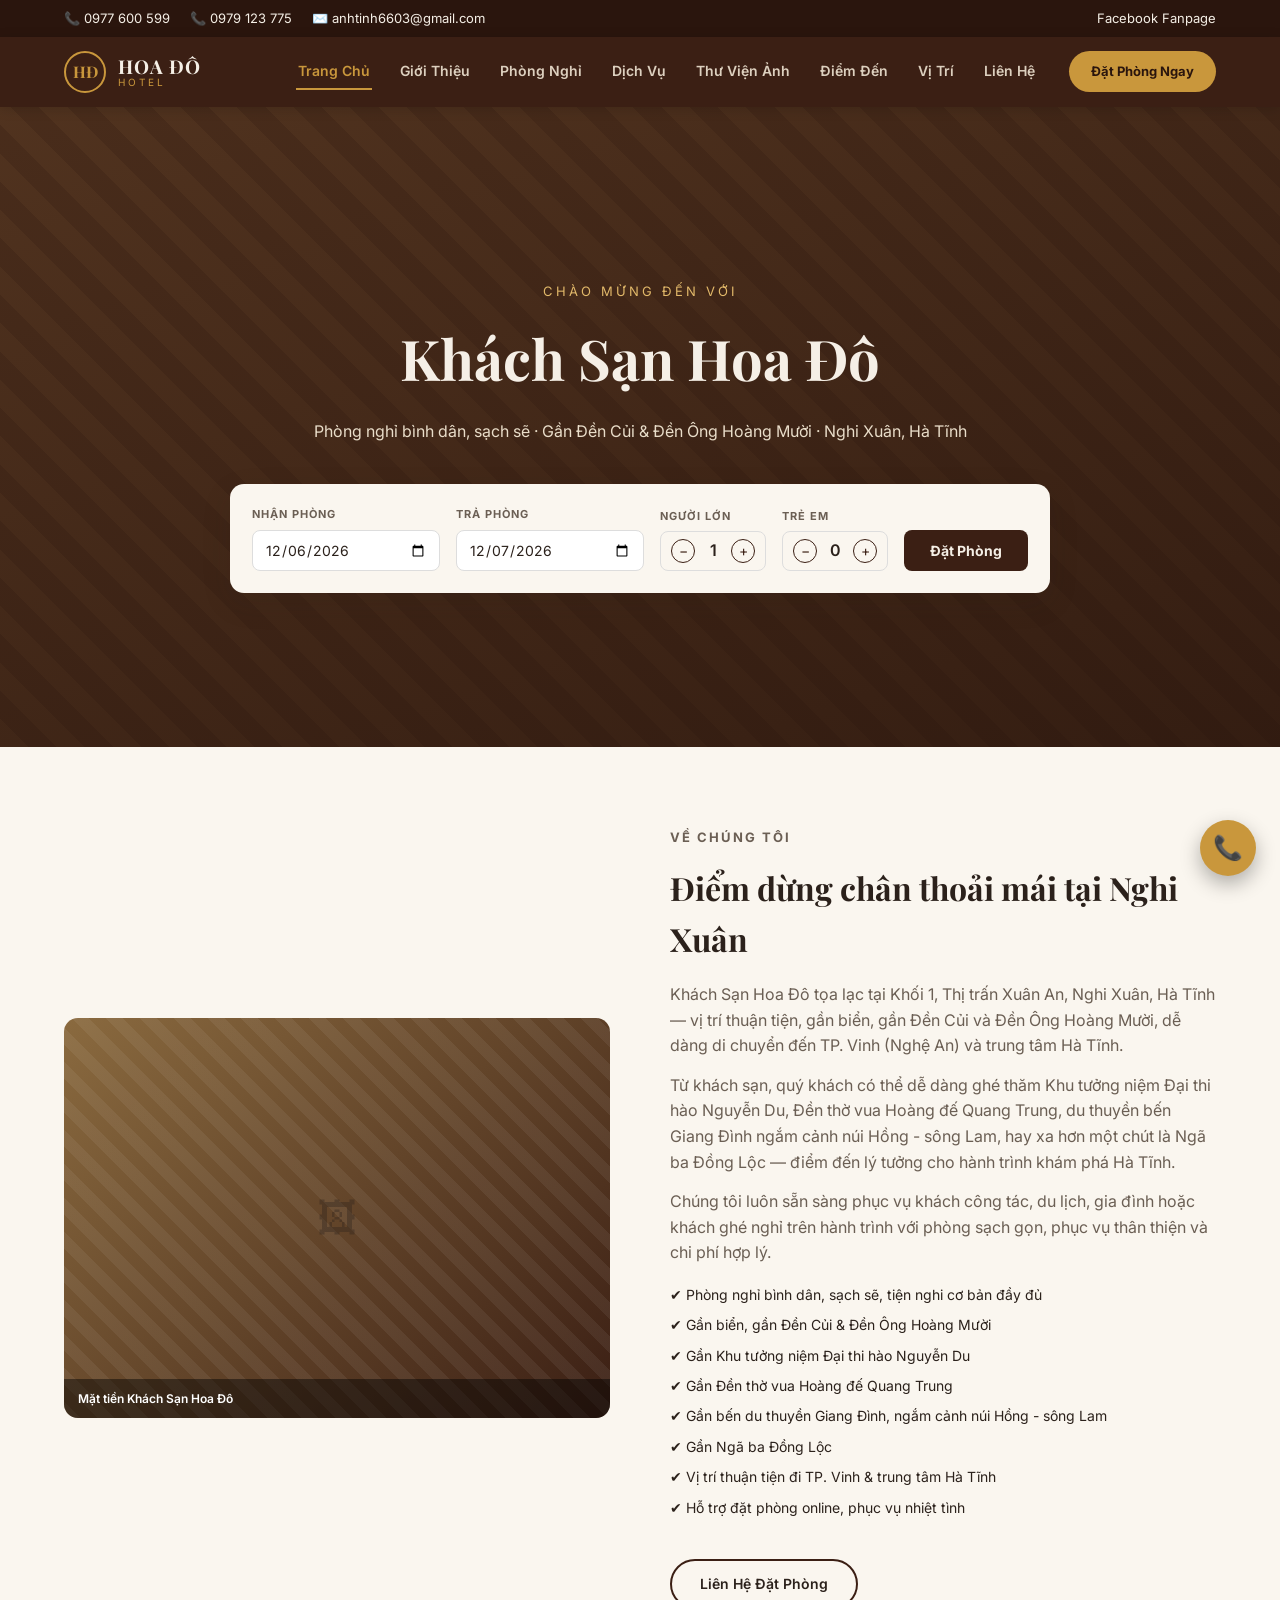
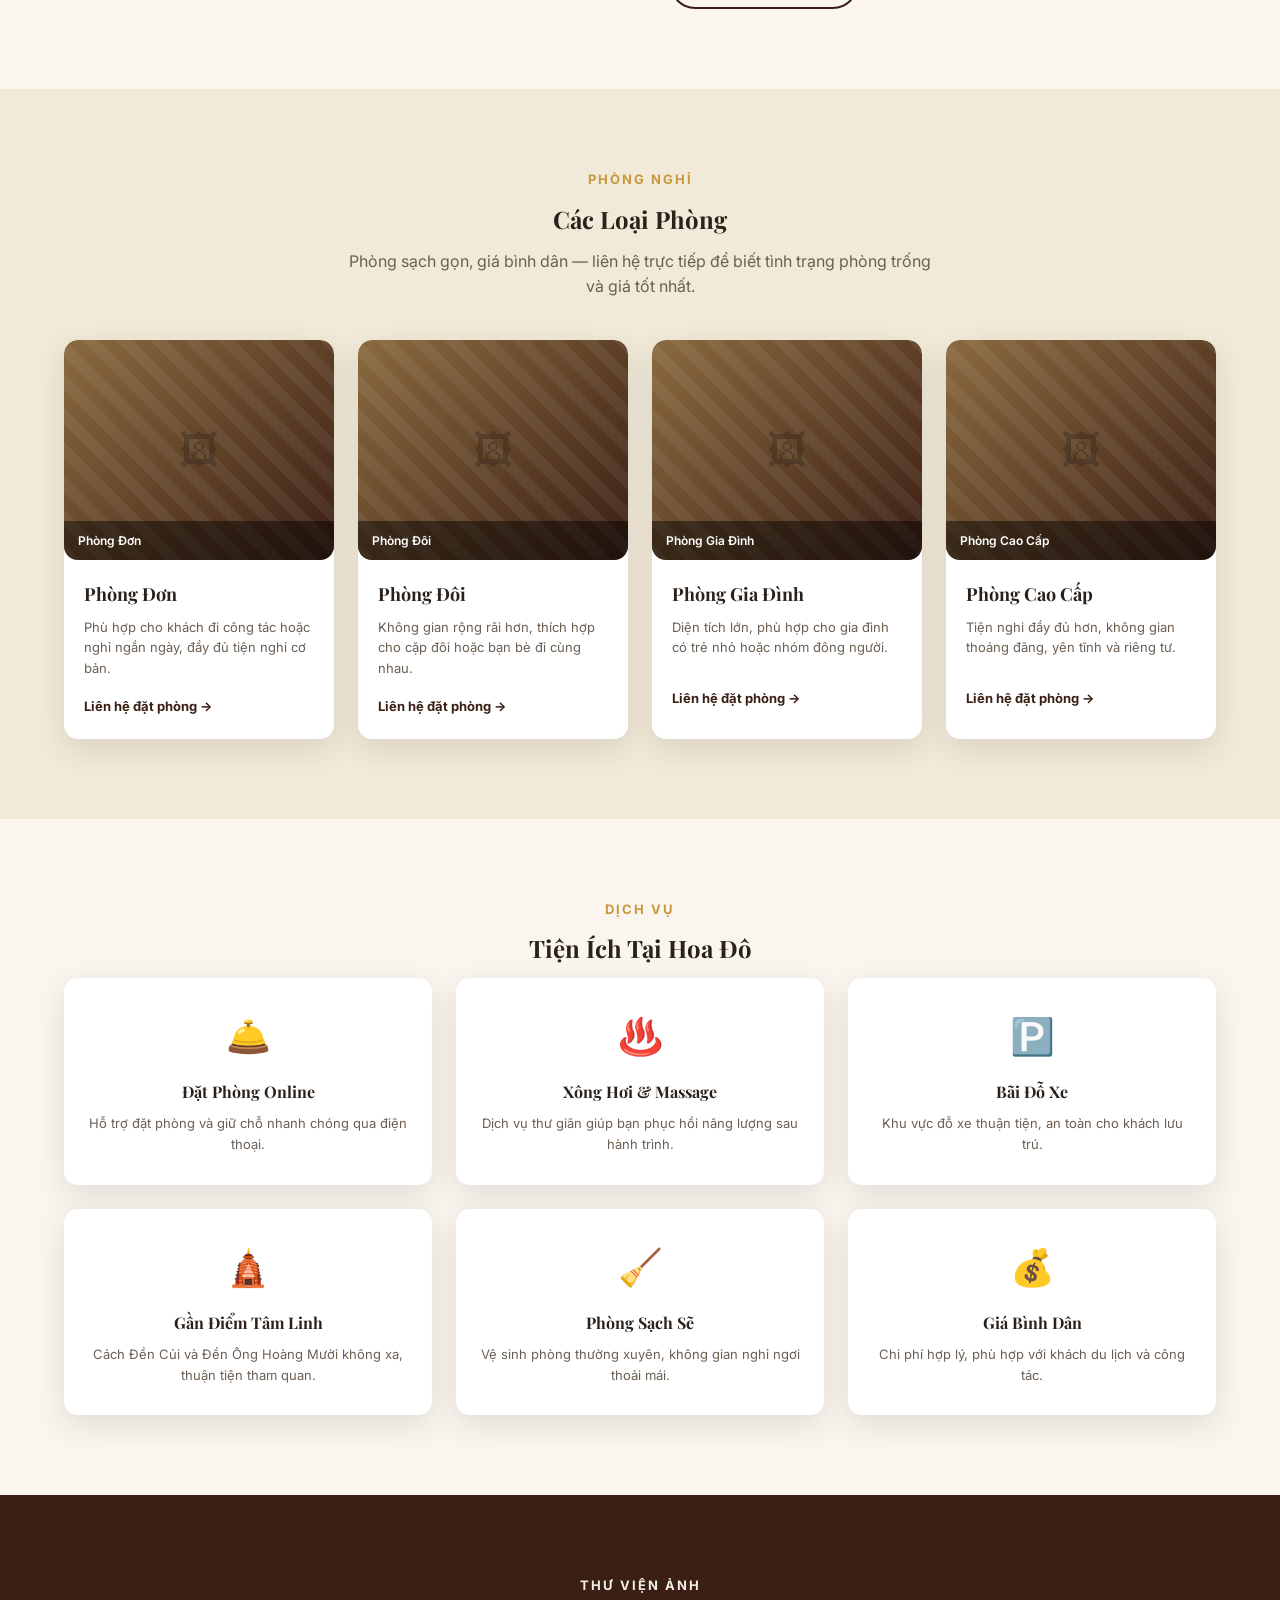
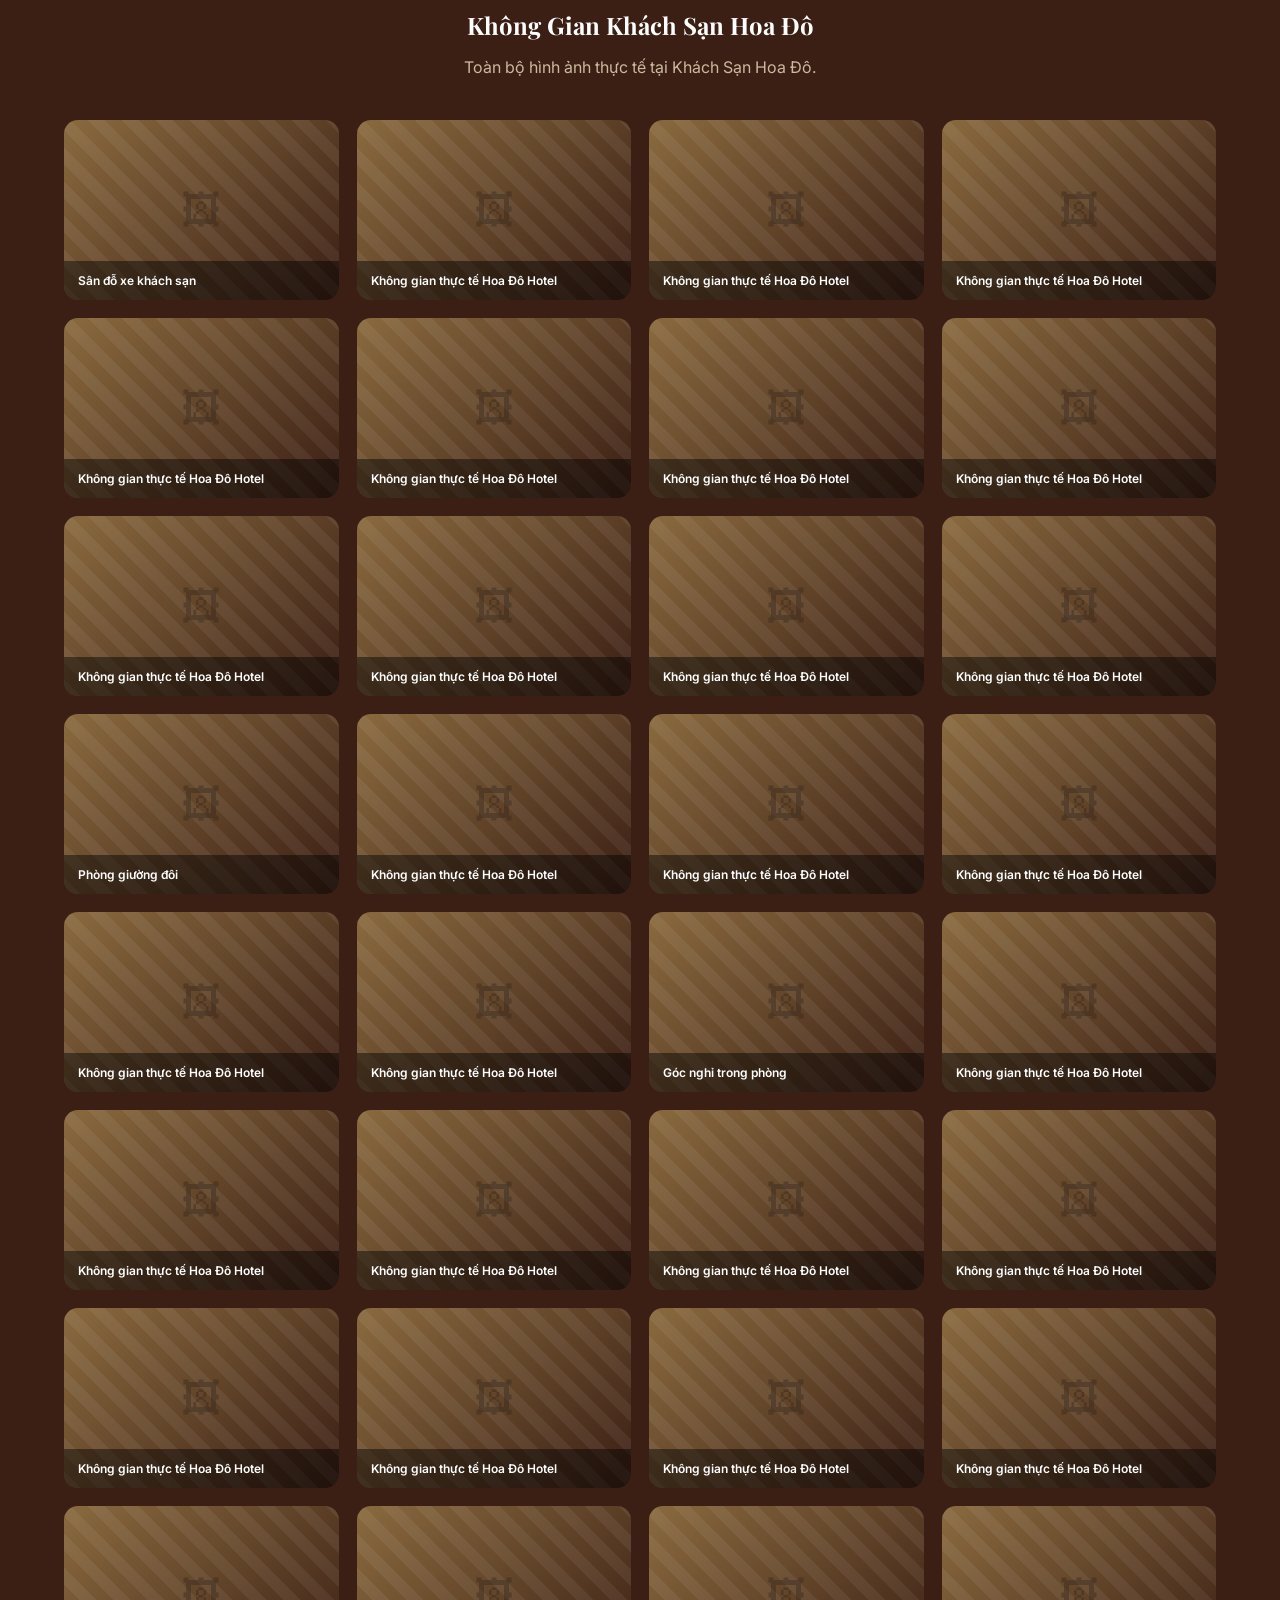
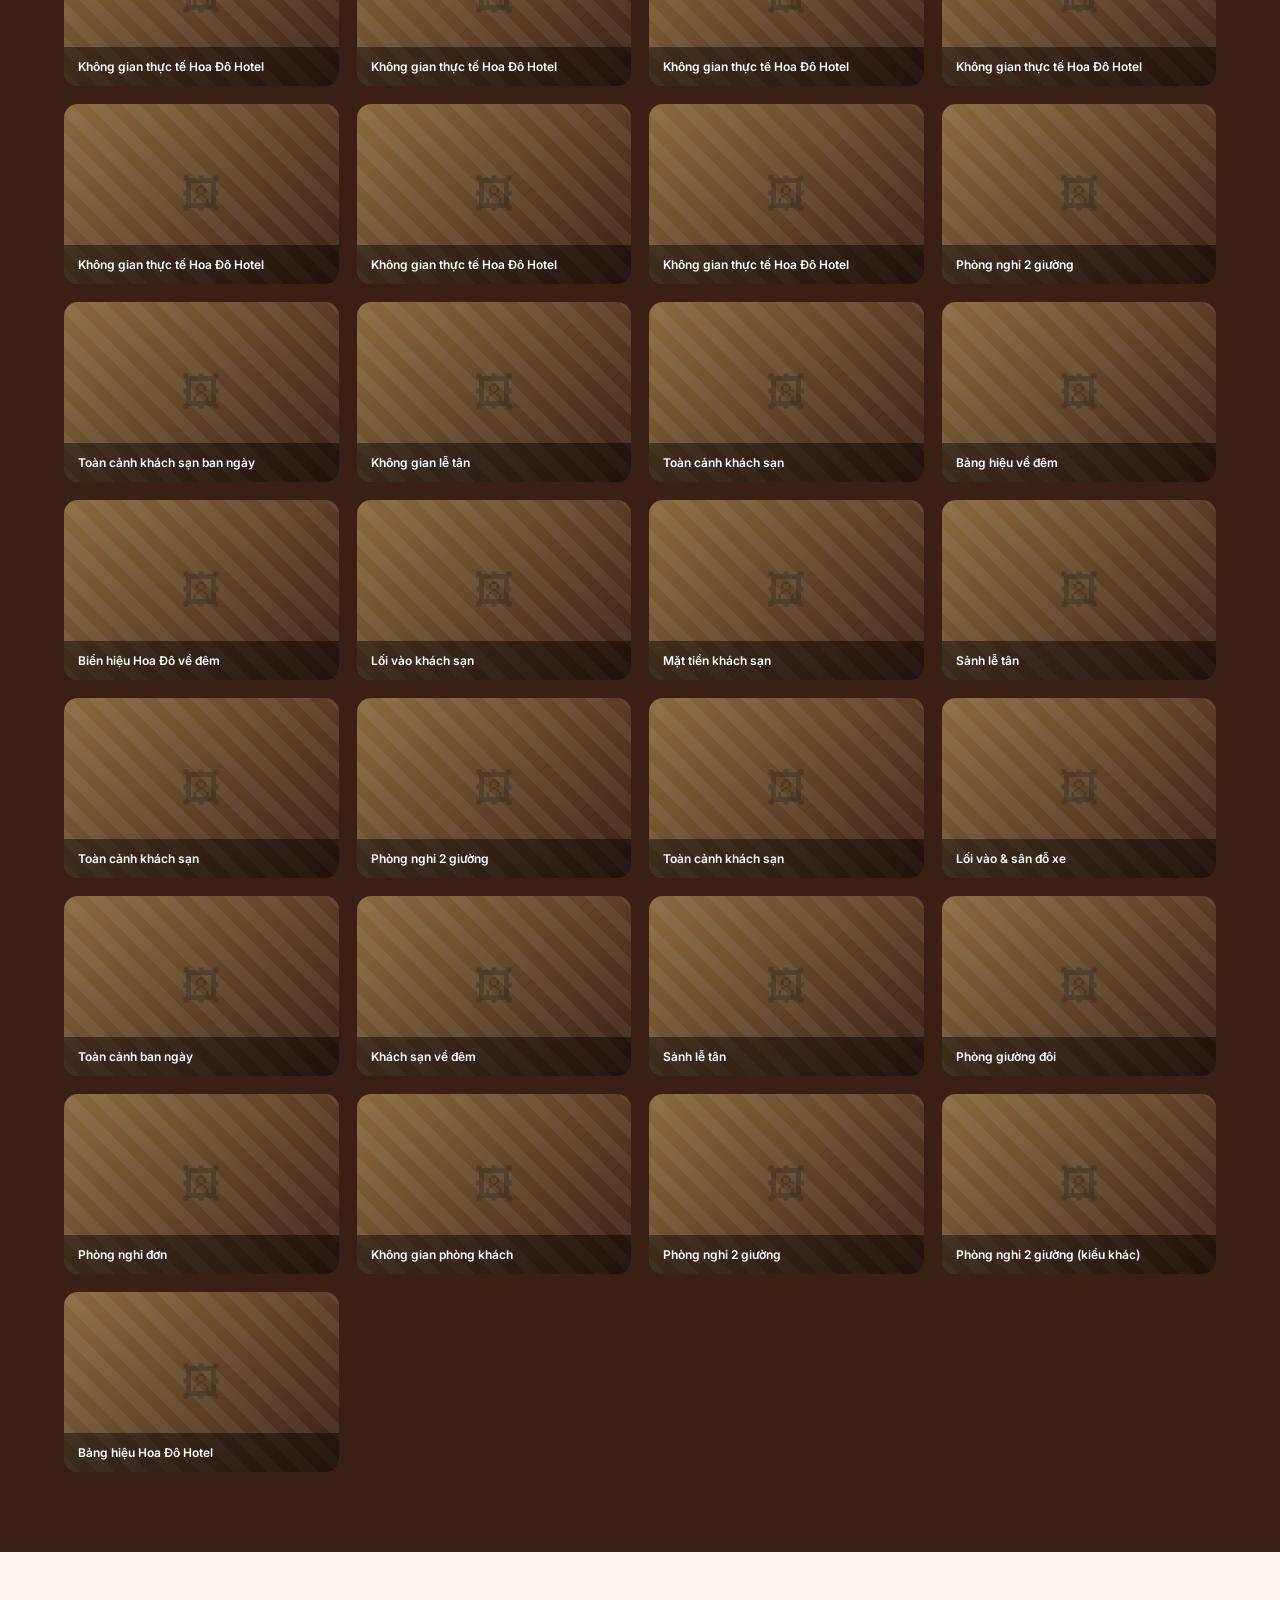
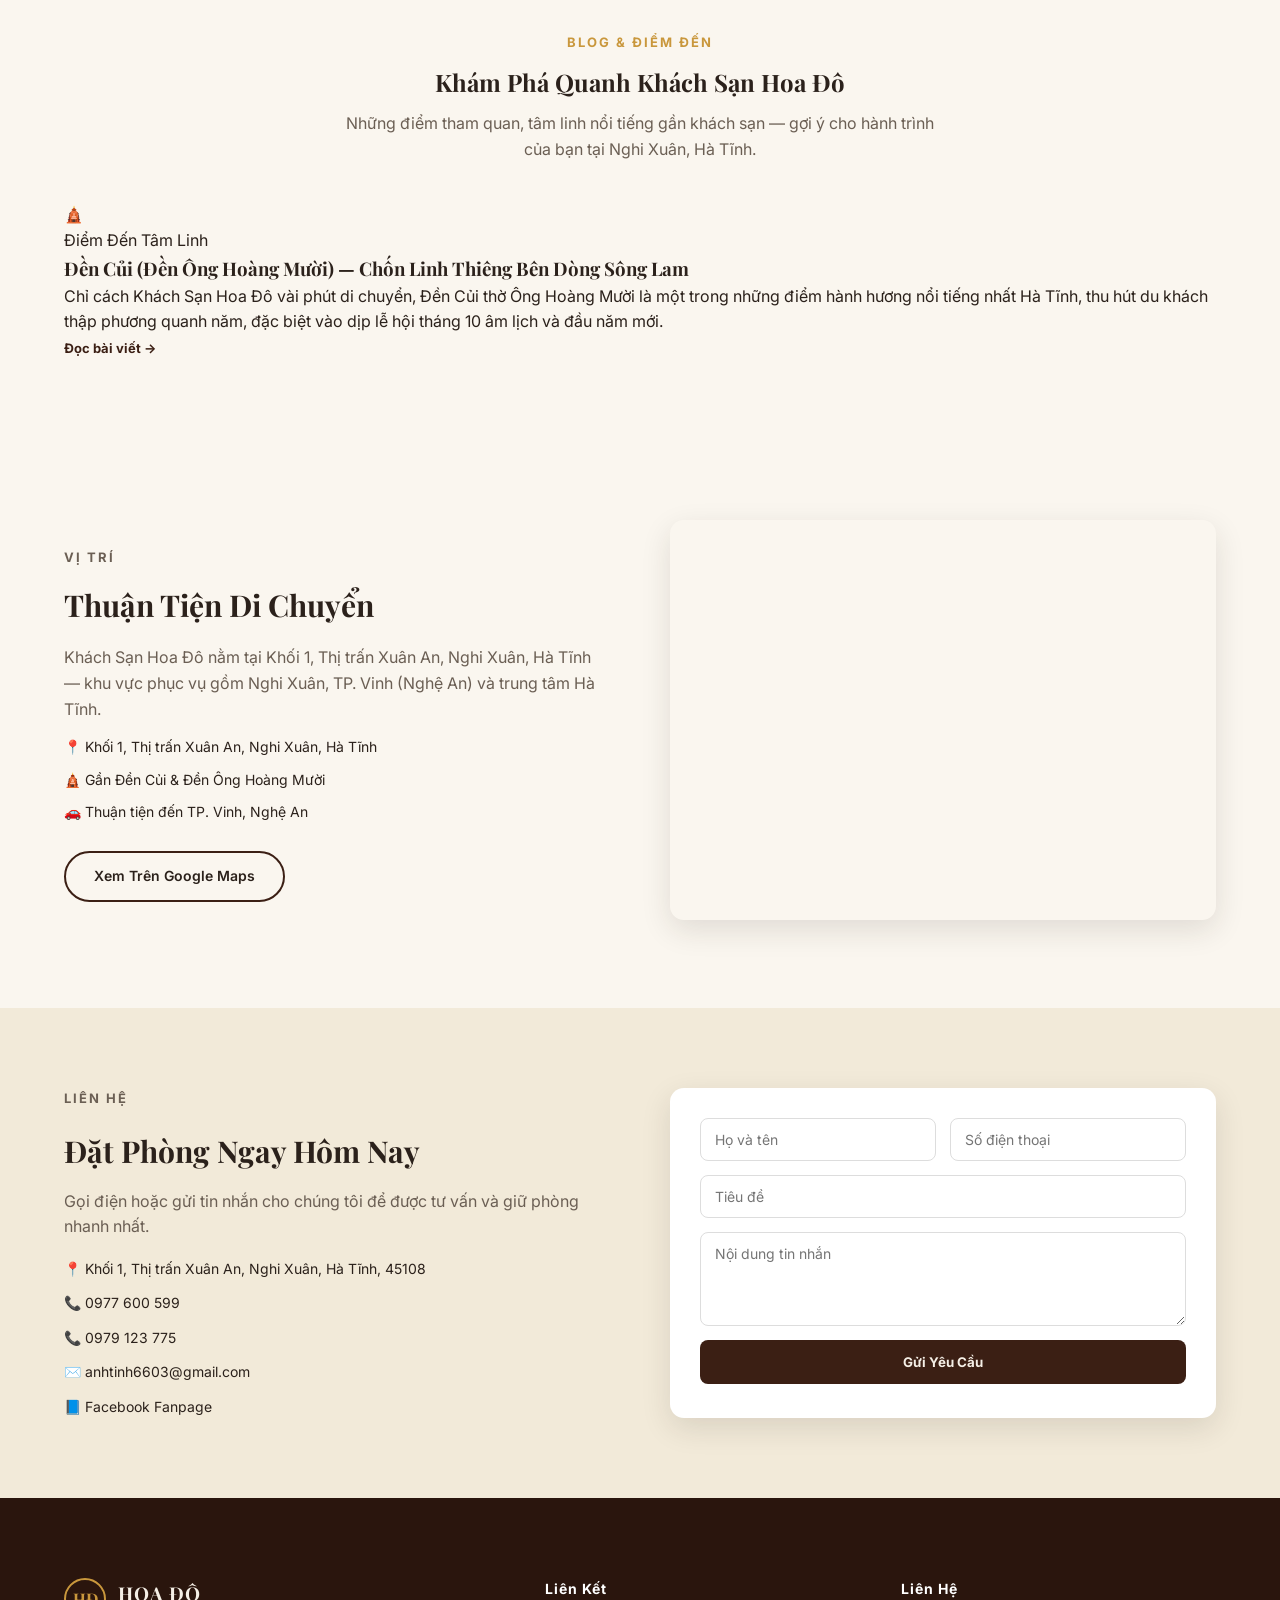
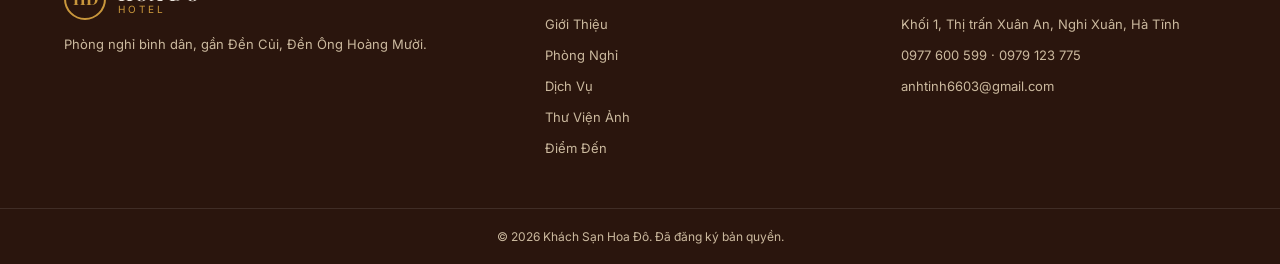
==== index.html @ 79a276ba "Bo sung diem tham quan gan khach san vao phan Gioi thieu Them: gan bien, Khu tuong niem Nguyen Du, D" ====
<!DOCTYPE html>
<html lang="vi">
<head>
<meta charset="UTF-8">
<meta name="viewport" content="width=device-width, initial-scale=1.0">
<title>Khách Sạn Hoa Đô | Nghi Xuân, Hà Tĩnh</title>
<meta name="description" content="Khách Sạn Hoa Đô - Phòng nghỉ bình dân, sạch sẽ, gần biển, gần Đền Củi, Đền Ông Hoàng Mười, Khu tưởng niệm Nguyễn Du, Đền thờ vua Quang Trung, bến du thuyền Giang Đình và Ngã ba Đồng Lộc, Nghi Xuân, Hà Tĩnh.">
<link rel="preconnect" href="https://fonts.googleapis.com">
<link href="https://fonts.googleapis.com/css2?family=Playfair+Display:wght@600;700&family=Inter:wght@400;500;600;700&display=swap" rel="stylesheet">
<link rel="stylesheet" href="styles.css">
</head>
<body>

<!-- ===== Top info bar ===== -->
<div class="infobar">
  <div class="infobar-inner">
    <div class="infobar-contacts">
      <a href="tel:+84977600599">📞 0977 600 599</a>
      <a href="tel:+84979123775">📞 0979 123 775</a>
      <a href="mailto:anhtinh6603@gmail.com">✉️ anhtinh6603@gmail.com</a>
    </div>
    <a class="infobar-fb" href="https://www.facebook.com/profile.php?id=100083118018930" target="_blank" rel="noopener">Facebook Fanpage</a>
  </div>
</div>

<!-- ===== Header / Nav ===== -->
<header class="site-header" id="siteHeader">
  <div class="nav-inner">
    <a class="logo" href="#home">
      <span class="logo-mark">HĐ</span>
      <span class="logo-text">
        <span class="logo-title">HOA ĐÔ</span>
        <span class="logo-sub">HOTEL</span>
      </span>
    </a>

    <nav class="main-nav" id="mainNav">
      <a href="#home" class="active">Trang Chủ</a>
      <a href="#about">Giới Thiệu</a>
      <a href="#rooms">Phòng Nghỉ</a>
      <a href="#services">Dịch Vụ</a>
      <a href="#gallery">Thư Viện Ảnh</a>
      <a href="#blog">Điểm Đến</a>
      <a href="#location">Vị Trí</a>
      <a href="#contact">Liên Hệ</a>
    </nav>

    <a href="tel:+84977600599" class="book-now">Đặt Phòng Ngay</a>

    <button class="hamburger" id="hamburger" aria-label="Mở menu">
      <span></span><span></span><span></span>
    </button>
  </div>
</header>

<!-- ===== Hero ===== -->
<section class="hero" id="home">
  <div class="hero-overlay"></div>
  <div class="hero-content">
    <p class="hero-eyebrow">Chào mừng đến với</p>
    <h1>Khách Sạn Hoa Đô</h1>
    <p class="hero-sub">Phòng nghỉ bình dân, sạch sẽ &middot; Gần Đền Củi &amp; Đền Ông Hoàng Mười &middot; Nghi Xuân, Hà Tĩnh</p>

    <form class="booking-bar" id="bookingBar">
      <div class="bf-field">
        <label>Nhận Phòng</label>
        <input type="date" id="checkIn" required>
      </div>
      <div class="bf-field">
        <label>Trả Phòng</label>
        <input type="date" id="checkOut" required>
      </div>
      <div class="bf-field bf-stepper">
        <label>Người Lớn</label>
        <div class="stepper" data-target="adults">
          <button type="button" class="step-btn" data-action="dec">−</button>
          <span id="adults">1</span>
          <button type="button" class="step-btn" data-action="inc">+</button>
        </div>
      </div>
      <div class="bf-field bf-stepper">
        <label>Trẻ Em</label>
        <div class="stepper" data-target="children">
          <button type="button" class="step-btn" data-action="dec">−</button>
          <span id="children">0</span>
          <button type="button" class="step-btn" data-action="inc">+</button>
        </div>
      </div>
      <button type="submit" class="bf-submit">Đặt Phòng</button>
    </form>
  </div>
</section>

<!-- ===== About ===== -->
<section class="about" id="about">
  <div class="section-inner about-grid">
    <div class="about-media">
      <div class="photo tall" data-label="Mặt tiền Khách Sạn Hoa Đô">
        <img class="photo-img" src="images/exterior-day.jpg" alt="Mặt tiền Khách Sạn Hoa Đô">
        <span class="ph-icon">🖼</span><span class="ph-label"></span>
      </div>
    </div>
    <div class="about-text">
      <p class="eyebrow">Về Chúng Tôi</p>
      <h2>Điểm dừng chân thoải mái tại Nghi Xuân</h2>
      <p>Khách Sạn Hoa Đô tọa lạc tại Khối 1, Thị trấn Xuân An, Nghi Xuân, Hà Tĩnh — vị trí thuận tiện, gần biển, gần Đền Củi và Đền Ông Hoàng Mười, dễ dàng di chuyển đến TP. Vinh (Nghệ An) và trung tâm Hà Tĩnh.</p>
      <p>Từ khách sạn, quý khách có thể dễ dàng ghé thăm Khu tưởng niệm Đại thi hào Nguyễn Du, Đền thờ vua Hoàng đế Quang Trung, du thuyền bến Giang Đình ngắm cảnh núi Hồng - sông Lam, hay xa hơn một chút là Ngã ba Đồng Lộc — điểm đến lý tưởng cho hành trình khám phá Hà Tĩnh.</p>
      <p>Chúng tôi luôn sẵn sàng phục vụ khách công tác, du lịch, gia đình hoặc khách ghé nghỉ trên hành trình với phòng sạch gọn, phục vụ thân thiện và chi phí hợp lý.</p>
      <ul class="about-points">
        <li>✔ Phòng nghỉ bình dân, sạch sẽ, tiện nghi cơ bản đầy đủ</li>
        <li>✔ Gần biển, gần Đền Củi &amp; Đền Ông Hoàng Mười</li>
        <li>✔ Gần Khu tưởng niệm Đại thi hào Nguyễn Du</li>
        <li>✔ Gần Đền thờ vua Hoàng đế Quang Trung</li>
        <li>✔ Gần bến du thuyền Giang Đình, ngắm cảnh núi Hồng - sông Lam</li>
        <li>✔ Gần Ngã ba Đồng Lộc</li>
        <li>✔ Vị trí thuận tiện đi TP. Vinh &amp; trung tâm Hà Tĩnh</li>
        <li>✔ Hỗ trợ đặt phòng online, phục vụ nhiệt tình</li>
      </ul>
      <a href="#contact" class="btn-outline">Liên Hệ Đặt Phòng</a>
    </div>
  </div>
</section>

<!-- ===== Rooms ===== -->
<section class="rooms" id="rooms">
  <div class="section-inner">
    <p class="eyebrow center">Phòng Nghỉ</p>
    <h2 class="center">Các Loại Phòng</h2>
    <p class="section-desc center">Phòng sạch gọn, giá bình dân — liên hệ trực tiếp để biết tình trạng phòng trống và giá tốt nhất.</p>

    <div class="room-grid">
      <article class="room-card">
        <div class="photo" data-label="Phòng Đơn">
          <img class="photo-img" src="images/room-single.jpg" alt="Phòng Đơn - Khách Sạn Hoa Đô">
          <span class="ph-icon">🖼</span><span class="ph-label"></span>
        </div>
        <div class="room-body">
          <h3>Phòng Đơn</h3>
          <p>Phù hợp cho khách đi công tác hoặc nghỉ ngắn ngày, đầy đủ tiện nghi cơ bản.</p>
          <a href="tel:+84977600599" class="room-link">Liên hệ đặt phòng →</a>
        </div>
      </article>

      <article class="room-card">
        <div class="photo" data-label="Phòng Đôi">
          <img class="photo-img" src="images/room-double.jpg" alt="Phòng Đôi - Khách Sạn Hoa Đô">
          <span class="ph-icon">🖼</span><span class="ph-label"></span>
        </div>
        <div class="room-body">
          <h3>Phòng Đôi</h3>
          <p>Không gian rộng rãi hơn, thích hợp cho cặp đôi hoặc bạn bè đi cùng nhau.</p>
          <a href="tel:+84977600599" class="room-link">Liên hệ đặt phòng →</a>
        </div>
      </article>

      <article class="room-card">
        <div class="photo" data-label="Phòng Gia Đình">
          <img class="photo-img" src="images/room-twin1.jpg" alt="Phòng Gia Đình - Khách Sạn Hoa Đô">
          <span class="ph-icon">🖼</span><span class="ph-label"></span>
        </div>
        <div class="room-body">
          <h3>Phòng Gia Đình</h3>
          <p>Diện tích lớn, phù hợp cho gia đình có trẻ nhỏ hoặc nhóm đông người.</p>
          <a href="tel:+84977600599" class="room-link">Liên hệ đặt phòng →</a>
        </div>
      </article>

      <article class="room-card">
        <div class="photo" data-label="Phòng Cao Cấp">
          <img class="photo-img" src="images/room-twin2.jpg" alt="Phòng Cao Cấp - Khách Sạn Hoa Đô">
          <span class="ph-icon">🖼</span><span class="ph-label"></span>
        </div>
        <div class="room-body">
          <h3>Phòng Cao Cấp</h3>
          <p>Tiện nghi đầy đủ hơn, không gian thoáng đãng, yên tĩnh và riêng tư.</p>
          <a href="tel:+84977600599" class="room-link">Liên hệ đặt phòng →</a>
        </div>
      </article>
    </div>
  </div>
</section>

<!-- ===== Services ===== -->
<section class="services" id="services">
  <div class="section-inner">
    <p class="eyebrow center">Dịch Vụ</p>
    <h2 class="center">Tiện Ích Tại Hoa Đô</h2>

    <div class="service-grid">
      <div class="service-card">
        <div class="service-icon">🛎️</div>
        <h3>Đặt Phòng Online</h3>
        <p>Hỗ trợ đặt phòng và giữ chỗ nhanh chóng qua điện thoại.</p>
      </div>
      <div class="service-card">
        <div class="service-icon">♨️</div>
        <h3>Xông Hơi &amp; Massage</h3>
        <p>Dịch vụ thư giãn giúp bạn phục hồi năng lượng sau hành trình.</p>
      </div>
      <div class="service-card">
        <div class="service-icon">🅿️</div>
        <h3>Bãi Đỗ Xe</h3>
        <p>Khu vực đỗ xe thuận tiện, an toàn cho khách lưu trú.</p>
      </div>
      <div class="service-card">
        <div class="service-icon">🛕</div>
        <h3>Gần Điểm Tâm Linh</h3>
        <p>Cách Đền Củi và Đền Ông Hoàng Mười không xa, thuận tiện tham quan.</p>
      </div>
      <div class="service-card">
        <div class="service-icon">🧹</div>
        <h3>Phòng Sạch Sẽ</h3>
        <p>Vệ sinh phòng thường xuyên, không gian nghỉ ngơi thoải mái.</p>
      </div>
      <div class="service-card">
        <div class="service-icon">💰</div>
        <h3>Giá Bình Dân</h3>
        <p>Chi phí hợp lý, phù hợp với khách du lịch và công tác.</p>
      </div>
    </div>
  </div>
</section>

<!-- ===== Gallery ===== -->
<section class="gallery" id="gallery">
  <div class="section-inner">
    <p class="eyebrow center">Thư Viện Ảnh</p>
    <h2 class="center">Không Gian Khách Sạn Hoa Đô</h2>
    <p class="section-desc center">Toàn bộ hình ảnh thực tế tại Khách Sạn Hoa Đô.</p>

    <div class="gallery-grid">
      <div class="photo" data-label="Sân đỗ xe khách sạn">
        <img class="photo-img" src="images/6115989522513334137.jpg" alt="Sân đỗ xe khách sạn - Khách Sạn Hoa Đô" loading="lazy">
        <span class="ph-icon">🖼</span><span class="ph-label"></span>
      </div>
      <div class="photo" data-label="Không gian thực tế Hoa Đô Hotel">
        <img class="photo-img" src="images/6115989522513334138.jpg" alt="Không gian thực tế Hoa Đô Hotel - Khách Sạn Hoa Đô" loading="lazy">
        <span class="ph-icon">🖼</span><span class="ph-label"></span>
      </div>
      <div class="photo" data-label="Không gian thực tế Hoa Đô Hotel">
        <img class="photo-img" src="images/6115989522513334139.jpg" alt="Không gian thực tế Hoa Đô Hotel - Khách Sạn Hoa Đô" loading="lazy">
        <span class="ph-icon">🖼</span><span class="ph-label"></span>
      </div>
      <div class="photo" data-label="Không gian thực tế Hoa Đô Hotel">
        <img class="photo-img" src="images/6115989522513334140.jpg" alt="Không gian thực tế Hoa Đô Hotel - Khách Sạn Hoa Đô" loading="lazy">
        <span class="ph-icon">🖼</span><span class="ph-label"></span>
      </div>
      <div class="photo" data-label="Không gian thực tế Hoa Đô Hotel">
        <img class="photo-img" src="images/6115989522513334141.jpg" alt="Không gian thực tế Hoa Đô Hotel - Khách Sạn Hoa Đô" loading="lazy">
        <span class="ph-icon">🖼</span><span class="ph-label"></span>
      </div>
      <div class="photo" data-label="Không gian thực tế Hoa Đô Hotel">
        <img class="photo-img" src="images/6115989522513334142.jpg" alt="Không gian thực tế Hoa Đô Hotel - Khách Sạn Hoa Đô" loading="lazy">
        <span class="ph-icon">🖼</span><span class="ph-label"></span>
      </div>
      <div class="photo" data-label="Không gian thực tế Hoa Đô Hotel">
        <img class="photo-img" src="images/6115989522513334143.jpg" alt="Không gian thực tế Hoa Đô Hotel - Khách Sạn Hoa Đô" loading="lazy">
        <span class="ph-icon">🖼</span><span class="ph-label"></span>
      </div>
      <div class="photo" data-label="Không gian thực tế Hoa Đô Hotel">
        <img class="photo-img" src="images/6115989522513334144.jpg" alt="Không gian thực tế Hoa Đô Hotel - Khách Sạn Hoa Đô" loading="lazy">
        <span class="ph-icon">🖼</span><span class="ph-label"></span>
      </div>
      <div class="photo" data-label="Không gian thực tế Hoa Đô Hotel">
        <img class="photo-img" src="images/6115989522513334145.jpg" alt="Không gian thực tế Hoa Đô Hotel - Khách Sạn Hoa Đô" loading="lazy">
        <span class="ph-icon">🖼</span><span class="ph-label"></span>
      </div>
      <div class="photo" data-label="Không gian thực tế Hoa Đô Hotel">
        <img class="photo-img" src="images/6115989522513334147.jpg" alt="Không gian thực tế Hoa Đô Hotel - Khách Sạn Hoa Đô" loading="lazy">
        <span class="ph-icon">🖼</span><span class="ph-label"></span>
      </div>
      <div class="photo" data-label="Không gian thực tế Hoa Đô Hotel">
        <img class="photo-img" src="images/6115989522513334148.jpg" alt="Không gian thực tế Hoa Đô Hotel - Khách Sạn Hoa Đô" loading="lazy">
        <span class="ph-icon">🖼</span><span class="ph-label"></span>
      </div>
      <div class="photo" data-label="Không gian thực tế Hoa Đô Hotel">
        <img class="photo-img" src="images/6115989522513334149.jpg" alt="Không gian thực tế Hoa Đô Hotel - Khách Sạn Hoa Đô" loading="lazy">
        <span class="ph-icon">🖼</span><span class="ph-label"></span>
      </div>
      <div class="photo" data-label="Phòng giường đôi">
        <img class="photo-img" src="images/6115989522513334150.jpg" alt="Phòng giường đôi - Khách Sạn Hoa Đô" loading="lazy">
        <span class="ph-icon">🖼</span><span class="ph-label"></span>
      </div>
      <div class="photo" data-label="Không gian thực tế Hoa Đô Hotel">
        <img class="photo-img" src="images/6115989522513334153.jpg" alt="Không gian thực tế Hoa Đô Hotel - Khách Sạn Hoa Đô" loading="lazy">
        <span class="ph-icon">🖼</span><span class="ph-label"></span>
      </div>
      <div class="photo" data-label="Không gian thực tế Hoa Đô Hotel">
        <img class="photo-img" src="images/6115989522513334155.jpg" alt="Không gian thực tế Hoa Đô Hotel - Khách Sạn Hoa Đô" loading="lazy">
        <span class="ph-icon">🖼</span><span class="ph-label"></span>
      </div>
      <div class="photo" data-label="Không gian thực tế Hoa Đô Hotel">
        <img class="photo-img" src="images/6115989522513334156.jpg" alt="Không gian thực tế Hoa Đô Hotel - Khách Sạn Hoa Đô" loading="lazy">
        <span class="ph-icon">🖼</span><span class="ph-label"></span>
      </div>
      <div class="photo" data-label="Không gian thực tế Hoa Đô Hotel">
        <img class="photo-img" src="images/6115989522513334158.jpg" alt="Không gian thực tế Hoa Đô Hotel - Khách Sạn Hoa Đô" loading="lazy">
        <span class="ph-icon">🖼</span><span class="ph-label"></span>
      </div>
      <div class="photo" data-label="Không gian thực tế Hoa Đô Hotel">
        <img class="photo-img" src="images/6115989522513334159.jpg" alt="Không gian thực tế Hoa Đô Hotel - Khách Sạn Hoa Đô" loading="lazy">
        <span class="ph-icon">🖼</span><span class="ph-label"></span>
      </div>
      <div class="photo" data-label="Góc nghỉ trong phòng">
        <img class="photo-img" src="images/6115989522513334160.jpg" alt="Góc nghỉ trong phòng - Khách Sạn Hoa Đô" loading="lazy">
        <span class="ph-icon">🖼</span><span class="ph-label"></span>
      </div>
      <div class="photo" data-label="Không gian thực tế Hoa Đô Hotel">
        <img class="photo-img" src="images/6115989522513334165.jpg" alt="Không gian thực tế Hoa Đô Hotel - Khách Sạn Hoa Đô" loading="lazy">
        <span class="ph-icon">🖼</span><span class="ph-label"></span>
      </div>
      <div class="photo" data-label="Không gian thực tế Hoa Đô Hotel">
        <img class="photo-img" src="images/6115989522513334166.jpg" alt="Không gian thực tế Hoa Đô Hotel - Khách Sạn Hoa Đô" loading="lazy">
        <span class="ph-icon">🖼</span><span class="ph-label"></span>
      </div>
      <div class="photo" data-label="Không gian thực tế Hoa Đô Hotel">
        <img class="photo-img" src="images/6115989522513334168.jpg" alt="Không gian thực tế Hoa Đô Hotel - Khách Sạn Hoa Đô" loading="lazy">
        <span class="ph-icon">🖼</span><span class="ph-label"></span>
      </div>
      <div class="photo" data-label="Không gian thực tế Hoa Đô Hotel">
        <img class="photo-img" src="images/6115989522513334169.jpg" alt="Không gian thực tế Hoa Đô Hotel - Khách Sạn Hoa Đô" loading="lazy">
        <span class="ph-icon">🖼</span><span class="ph-label"></span>
      </div>
      <div class="photo" data-label="Không gian thực tế Hoa Đô Hotel">
        <img class="photo-img" src="images/6115989522513334171.jpg" alt="Không gian thực tế Hoa Đô Hotel - Khách Sạn Hoa Đô" loading="lazy">
        <span class="ph-icon">🖼</span><span class="ph-label"></span>
      </div>
      <div class="photo" data-label="Không gian thực tế Hoa Đô Hotel">
        <img class="photo-img" src="images/6115989522513334174.jpg" alt="Không gian thực tế Hoa Đô Hotel - Khách Sạn Hoa Đô" loading="lazy">
        <span class="ph-icon">🖼</span><span class="ph-label"></span>
      </div>
      <div class="photo" data-label="Không gian thực tế Hoa Đô Hotel">
        <img class="photo-img" src="images/6115989522513334175.jpg" alt="Không gian thực tế Hoa Đô Hotel - Khách Sạn Hoa Đô" loading="lazy">
        <span class="ph-icon">🖼</span><span class="ph-label"></span>
      </div>
      <div class="photo" data-label="Không gian thực tế Hoa Đô Hotel">
        <img class="photo-img" src="images/6115989522513334176.jpg" alt="Không gian thực tế Hoa Đô Hotel - Khách Sạn Hoa Đô" loading="lazy">
        <span class="ph-icon">🖼</span><span class="ph-label"></span>
      </div>
      <div class="photo" data-label="Không gian thực tế Hoa Đô Hotel">
        <img class="photo-img" src="images/6115989522513334177.jpg" alt="Không gian thực tế Hoa Đô Hotel - Khách Sạn Hoa Đô" loading="lazy">
        <span class="ph-icon">🖼</span><span class="ph-label"></span>
      </div>
      <div class="photo" data-label="Không gian thực tế Hoa Đô Hotel">
        <img class="photo-img" src="images/6115989522513334178.jpg" alt="Không gian thực tế Hoa Đô Hotel - Khách Sạn Hoa Đô" loading="lazy">
        <span class="ph-icon">🖼</span><span class="ph-label"></span>
      </div>
      <div class="photo" data-label="Không gian thực tế Hoa Đô Hotel">
        <img class="photo-img" src="images/6115989522513334180.jpg" alt="Không gian thực tế Hoa Đô Hotel - Khách Sạn Hoa Đô" loading="lazy">
        <span class="ph-icon">🖼</span><span class="ph-label"></span>
      </div>
      <div class="photo" data-label="Không gian thực tế Hoa Đô Hotel">
        <img class="photo-img" src="images/6115989522513334182.jpg" alt="Không gian thực tế Hoa Đô Hotel - Khách Sạn Hoa Đô" loading="lazy">
        <span class="ph-icon">🖼</span><span class="ph-label"></span>
      </div>
      <div class="photo" data-label="Không gian thực tế Hoa Đô Hotel">
        <img class="photo-img" src="images/6115989522513334183.jpg" alt="Không gian thực tế Hoa Đô Hotel - Khách Sạn Hoa Đô" loading="lazy">
        <span class="ph-icon">🖼</span><span class="ph-label"></span>
      </div>
      <div class="photo" data-label="Không gian thực tế Hoa Đô Hotel">
        <img class="photo-img" src="images/6115989522513334184.jpg" alt="Không gian thực tế Hoa Đô Hotel - Khách Sạn Hoa Đô" loading="lazy">
        <span class="ph-icon">🖼</span><span class="ph-label"></span>
      </div>
      <div class="photo" data-label="Không gian thực tế Hoa Đô Hotel">
        <img class="photo-img" src="images/6115989522513334186.jpg" alt="Không gian thực tế Hoa Đô Hotel - Khách Sạn Hoa Đô" loading="lazy">
        <span class="ph-icon">🖼</span><span class="ph-label"></span>
      </div>
      <div class="photo" data-label="Không gian thực tế Hoa Đô Hotel">
        <img class="photo-img" src="images/6115989522513334188.jpg" alt="Không gian thực tế Hoa Đô Hotel - Khách Sạn Hoa Đô" loading="lazy">
        <span class="ph-icon">🖼</span><span class="ph-label"></span>
      </div>
      <div class="photo" data-label="Phòng nghỉ 2 giường">
        <img class="photo-img" src="images/6115989522513334189.jpg" alt="Phòng nghỉ 2 giường - Khách Sạn Hoa Đô" loading="lazy">
        <span class="ph-icon">🖼</span><span class="ph-label"></span>
      </div>
      <div class="photo" data-label="Toàn cảnh khách sạn ban ngày">
        <img class="photo-img" src="images/702589525_972297982217460_2085104610385242176_n.jpg" alt="Toàn cảnh khách sạn ban ngày - Khách Sạn Hoa Đô" loading="lazy">
        <span class="ph-icon">🖼</span><span class="ph-label"></span>
      </div>
      <div class="photo" data-label="Không gian lễ tân">
        <img class="photo-img" src="images/707522599_976727988441126_5698585564925692091_n.jpg" alt="Không gian lễ tân - Khách Sạn Hoa Đô" loading="lazy">
        <span class="ph-icon">🖼</span><span class="ph-label"></span>
      </div>
      <div class="photo" data-label="Toàn cảnh khách sạn">
        <img class="photo-img" src="images/707523248_976880571759201_2330752178086065091_n.jpg" alt="Toàn cảnh khách sạn - Khách Sạn Hoa Đô" loading="lazy">
        <span class="ph-icon">🖼</span><span class="ph-label"></span>
      </div>
      <div class="photo" data-label="Bảng hiệu về đêm">
        <img class="photo-img" src="images/709246300_979294578184467_4616584904658004641_n.jpg" alt="Bảng hiệu về đêm - Khách Sạn Hoa Đô" loading="lazy">
        <span class="ph-icon">🖼</span><span class="ph-label"></span>
      </div>
      <div class="photo" data-label="Biển hiệu Hoa Đô về đêm">
        <img class="photo-img" src="images/710078524_985511697562755_5216747687237779271_n.jpg" alt="Biển hiệu Hoa Đô về đêm - Khách Sạn Hoa Đô" loading="lazy">
        <span class="ph-icon">🖼</span><span class="ph-label"></span>
      </div>
      <div class="photo" data-label="Lối vào khách sạn">
        <img class="photo-img" src="images/710799392_980599231387335_5662291945321258476_n.jpg" alt="Lối vào khách sạn - Khách Sạn Hoa Đô" loading="lazy">
        <span class="ph-icon">🖼</span><span class="ph-label"></span>
      </div>
      <div class="photo" data-label="Mặt tiền khách sạn">
        <img class="photo-img" src="images/717167961_990677560379502_5605404459670996325_n.jpg" alt="Mặt tiền khách sạn - Khách Sạn Hoa Đô" loading="lazy">
        <span class="ph-icon">🖼</span><span class="ph-label"></span>
      </div>
      <div class="photo" data-label="Sảnh lễ tân">
        <img class="photo-img" src="images/717428295_987310860716172_269706826580110922_n.jpg" alt="Sảnh lễ tân - Khách Sạn Hoa Đô" loading="lazy">
        <span class="ph-icon">🖼</span><span class="ph-label"></span>
      </div>
      <div class="photo" data-label="Toàn cảnh khách sạn">
        <img class="photo-img" src="images/719532429_987748617339063_2517863311974385968_n.jpg" alt="Toàn cảnh khách sạn - Khách Sạn Hoa Đô" loading="lazy">
        <span class="ph-icon">🖼</span><span class="ph-label"></span>
      </div>
      <div class="photo" data-label="Phòng nghỉ 2 giường">
        <img class="photo-img" src="images/719626348_988570623923529_5808086679612573809_n.jpg" alt="Phòng nghỉ 2 giường - Khách Sạn Hoa Đô" loading="lazy">
        <span class="ph-icon">🖼</span><span class="ph-label"></span>
      </div>
      <div class="photo" data-label="Toàn cảnh khách sạn">
        <img class="photo-img" src="images/720647779_988960447217880_1141570396804434581_n.jpg" alt="Toàn cảnh khách sạn - Khách Sạn Hoa Đô" loading="lazy">
        <span class="ph-icon">🖼</span><span class="ph-label"></span>
      </div>
      <div class="photo" data-label="Lối vào & sân đỗ xe">
        <img class="photo-img" src="images/driveway.jpg" alt="Lối vào & sân đỗ xe - Khách Sạn Hoa Đô" loading="lazy">
        <span class="ph-icon">🖼</span><span class="ph-label"></span>
      </div>
      <div class="photo" data-label="Toàn cảnh ban ngày">
        <img class="photo-img" src="images/exterior-day.jpg" alt="Toàn cảnh ban ngày - Khách Sạn Hoa Đô" loading="lazy">
        <span class="ph-icon">🖼</span><span class="ph-label"></span>
      </div>
      <div class="photo" data-label="Khách sạn về đêm">
        <img class="photo-img" src="images/exterior-night.jpg" alt="Khách sạn về đêm - Khách Sạn Hoa Đô" loading="lazy">
        <span class="ph-icon">🖼</span><span class="ph-label"></span>
      </div>
      <div class="photo" data-label="Sảnh lễ tân">
        <img class="photo-img" src="images/lobby.jpg" alt="Sảnh lễ tân - Khách Sạn Hoa Đô" loading="lazy">
        <span class="ph-icon">🖼</span><span class="ph-label"></span>
      </div>
      <div class="photo" data-label="Phòng giường đôi">
        <img class="photo-img" src="images/room-double.jpg" alt="Phòng giường đôi - Khách Sạn Hoa Đô" loading="lazy">
        <span class="ph-icon">🖼</span><span class="ph-label"></span>
      </div>
      <div class="photo" data-label="Phòng nghỉ đơn">
        <img class="photo-img" src="images/room-single.jpg" alt="Phòng nghỉ đơn - Khách Sạn Hoa Đô" loading="lazy">
        <span class="ph-icon">🖼</span><span class="ph-label"></span>
      </div>
      <div class="photo" data-label="Không gian phòng khách">
        <img class="photo-img" src="images/room-suite.jpg" alt="Không gian phòng khách - Khách Sạn Hoa Đô" loading="lazy">
        <span class="ph-icon">🖼</span><span class="ph-label"></span>
      </div>
      <div class="photo" data-label="Phòng nghỉ 2 giường">
        <img class="photo-img" src="images/room-twin1.jpg" alt="Phòng nghỉ 2 giường - Khách Sạn Hoa Đô" loading="lazy">
        <span class="ph-icon">🖼</span><span class="ph-label"></span>
      </div>
      <div class="photo" data-label="Phòng nghỉ 2 giường (kiểu khác)">
        <img class="photo-img" src="images/room-twin2.jpg" alt="Phòng nghỉ 2 giường (kiểu khác) - Khách Sạn Hoa Đô" loading="lazy">
        <span class="ph-icon">🖼</span><span class="ph-label"></span>
      </div>
      <div class="photo" data-label="Bảng hiệu Hoa Đô Hotel">
        <img class="photo-img" src="images/signboard.jpg" alt="Bảng hiệu Hoa Đô Hotel - Khách Sạn Hoa Đô" loading="lazy">
        <span class="ph-icon">🖼</span><span class="ph-label"></span>
      </div>
    </div>
  </div>
</section>

<!-- ===== Blog / Điểm Đến ===== -->
<section class="blog" id="blog">
  <div class="section-inner">
    <p class="eyebrow center">Blog &amp; Điểm Đến</p>
    <h2 class="center">Khám Phá Quanh Khách Sạn Hoa Đô</h2>
    <p class="section-desc center">Những điểm tham quan, tâm linh nổi tiếng gần khách sạn — gợi ý cho hành trình của bạn tại Nghi Xuân, Hà Tĩnh.</p>

    <div class="blog-grid">
      <article class="blog-card">
        <div class="blog-card-icon">🛕</div>
        <div class="blog-card-body">
          <p class="blog-card-tag">Điểm Đến Tâm Linh</p>
          <h3>Đền Củi (Đền Ông Hoàng Mười) — Chốn Linh Thiêng Bên Dòng Sông Lam</h3>
          <p>Chỉ cách Khách Sạn Hoa Đô vài phút di chuyển, Đền Củi thờ Ông Hoàng Mười là một trong những điểm hành hương nổi tiếng nhất Hà Tĩnh, thu hút du khách thập phương quanh năm, đặc biệt vào dịp lễ hội tháng 10 âm lịch và đầu năm mới.</p>
          <a href="blog-den-cui-ong-hoang-muoi.html" class="room-link">Đọc bài viết →</a>
        </div>
      </article>
    </div>
  </div>
</section>

<section class="location" id="location">
  <div class="section-inner location-grid">
    <div class="location-text">
      <p class="eyebrow">Vị Trí</p>
      <h2>Thuận Tiện Di Chuyển</h2>
      <p>Khách Sạn Hoa Đô nằm tại Khối 1, Thị trấn Xuân An, Nghi Xuân, Hà Tĩnh — khu vực phục vụ gồm Nghi Xuân, TP. Vinh (Nghệ An) và trung tâm Hà Tĩnh.</p>
      <ul class="location-points">
        <li>📍 Khối 1, Thị trấn Xuân An, Nghi Xuân, Hà Tĩnh</li>
        <li>🛕 Gần Đền Củi &amp; Đền Ông Hoàng Mười</li>
        <li>🚗 Thuận tiện đến TP. Vinh, Nghệ An</li>
      </ul>
      <a href="https://www.google.com/maps/search/?api=1&query=Kh%C3%A1ch+s%E1%BA%A1n+Hoa+%C4%90%C3%B4%2C+Kh%E1%BB%91i+1%2C+Th%E1%BB%8B+tr%E1%BA%A5n+Xu%C3%A2n+An%2C+Nghi+Xu%C3%A2n%2C+H%C3%A0+T%C4%A9nh" target="_blank" rel="noopener" class="btn-outline">Xem Trên Google Maps</a>
    </div>
    <div class="location-media">
      <iframe class="map-embed" title="Bản đồ Khách Sạn Hoa Đô" loading="lazy" referrerpolicy="no-referrer-when-downgrade"
        src="https://www.google.com/maps?q=Kh%C3%A1ch%20s%E1%BA%A1n%20Hoa%20%C4%90%C3%B4%2C%20Kh%E1%BB%91i%201%20Th%E1%BB%8B%20tr%E1%BA%A5n%20Xu%C3%A2n%20An%2C%20Nghi%20Xu%C3%A2n%2C%20H%C3%A0%20T%C4%A9nh&output=embed">
      </iframe>
    </div>
  </div>
</section>

<!-- ===== Contact ===== -->
<section class="contact" id="contact">
  <div class="section-inner contact-grid">
    <div class="contact-info">
      <p class="eyebrow">Liên Hệ</p>
      <h2>Đặt Phòng Ngay Hôm Nay</h2>
      <p>Gọi điện hoặc gửi tin nhắn cho chúng tôi để được tư vấn và giữ phòng nhanh nhất.</p>
      <ul class="contact-list">
        <li>📍 Khối 1, Thị trấn Xuân An, Nghi Xuân, Hà Tĩnh, 45108</li>
        <li>📞 <a href="tel:+84977600599">0977 600 599</a></li>
        <li>📞 <a href="tel:+84979123775">0979 123 775</a></li>
        <li>✉️ <a href="mailto:anhtinh6603@gmail.com">anhtinh6603@gmail.com</a></li>
        <li>📘 <a href="https://www.facebook.com/profile.php?id=100083118018930" target="_blank" rel="noopener">Facebook Fanpage</a></li>
      </ul>
    </div>

    <form class="contact-form" id="contactForm">
      <div class="cf-row">
        <input type="text" id="cfName" placeholder="Họ và tên" required>
        <input type="tel" id="cfPhone" placeholder="Số điện thoại" required>
      </div>
      <input type="text" id="cfSubject" placeholder="Tiêu đề" required>
      <textarea id="cfMessage" rows="4" placeholder="Nội dung tin nhắn" required></textarea>
      <button type="submit" class="cf-submit">Gửi Yêu Cầu</button>
    </form>
  </div>
</section>

<!-- ===== Footer ===== -->
<footer class="site-footer">
  <div class="section-inner footer-grid">
    <div class="footer-brand">
      <div class="logo">
        <span class="logo-mark">HĐ</span>
        <span class="logo-text">
          <span class="logo-title">HOA ĐÔ</span>
          <span class="logo-sub">HOTEL</span>
        </span>
      </div>
      <p>Phòng nghỉ bình dân, gần Đền Củi, Đền Ông Hoàng Mười.</p>
    </div>
    <div class="footer-col">
      <h4>Liên Kết</h4>
      <a href="#about">Giới Thiệu</a>
      <a href="#rooms">Phòng Nghỉ</a>
      <a href="#services">Dịch Vụ</a>
      <a href="#gallery">Thư Viện Ảnh</a>
      <a href="#blog">Điểm Đến</a>
    </div>
    <div class="footer-col">
      <h4>Liên Hệ</h4>
      <p>Khối 1, Thị trấn Xuân An, Nghi Xuân, Hà Tĩnh</p>
      <p>0977 600 599 · 0979 123 775</p>
      <p>anhtinh6603@gmail.com</p>
    </div>
  </div>
  <div class="footer-bottom">
    <p>&copy; <span id="year"></span> Khách Sạn Hoa Đô. Đã đăng ký bản quyền.</p>
  </div>
</footer>

<a href="tel:+84977600599" class="fab-call" aria-label="Gọi ngay">📞</a>

<script src="script.js"></script>
</body>
</html>
---- styles.css ----
:root{
  --maroon:#3b1f14;
  --maroon-dark:#2a150d;
  --gold:#c9973c;
  --gold-light:#e2b96a;
  --cream:#faf6ef;
  --cream-alt:#f2ead9;
  --text-dark:#2b211b;
  --text-dim:#6b5f54;
  --text-light:#f5efe6;
  --radius:14px;
  --shadow:0 10px 30px rgba(43,33,27,.12);
}

*{box-sizing:border-box;margin:0;padding:0;}

body{
  font-family:'Inter',sans-serif;
  color:var(--text-dark);
  background:var(--cream);
  line-height:1.6;
}

h1,h2,h3{font-family:'Playfair Display',serif;}
a{color:inherit;text-decoration:none;}
button{font-family:inherit;cursor:pointer;}
ul{list-style:none;}
img{max-width:100%;display:block;}

.section-inner{max-width:1200px;margin:0 auto;padding:80px 24px;}
.eyebrow{
  color:var(--gold);
  font-weight:700;
  letter-spacing:2px;
  text-transform:uppercase;
  font-size:13px;
  margin-bottom:10px;
}
.eyebrow.center{text-align:center;}
h2.center{text-align:center;margin-bottom:10px;}
.section-desc{color:var(--text-dim);max-width:600px;margin:0 auto 40px;}
.section-desc.center{text-align:center;}

.btn-outline{
  display:inline-block;
  margin-top:22px;
  padding:12px 28px;
  border:2px solid var(--maroon);
  border-radius:30px;
  font-weight:600;
  font-size:14px;
  transition:all .2s ease;
}
.btn-outline:hover{background:var(--maroon);color:var(--text-light);}

/* ---------- Photo component (real image with graceful placeholder fallback) ---------- */
.photo{
  position:relative;
  width:100%;
  min-height:220px;
  border-radius:var(--radius);
  background:
    repeating-linear-gradient(45deg, rgba(255,255,255,.06) 0 12px, transparent 12px 24px),
    linear-gradient(135deg,#8a6a3f,#3b1f14);
  overflow:hidden;
}
.photo-img{
  position:absolute;inset:0;
  width:100%;height:100%;
  object-fit:cover;
  opacity:0;
  transition:opacity .25s ease;
}
.photo.loaded .photo-img{opacity:1;}
.photo .ph-icon{
  position:absolute;top:50%;left:50%;
  transform:translate(-50%,-50%);
  font-size:40px;
  opacity:.35;
  transition:opacity .2s ease;
}
.photo .ph-label{
  position:absolute;left:0;right:0;bottom:0;
  padding:10px 14px;
  background:rgba(0,0,0,.45);
  color:#fff;
  font-size:12px;
  font-weight:600;
  transition:opacity .2s ease;
}
.photo.loaded .ph-icon, .photo.loaded .ph-label{opacity:0;pointer-events:none;}
.photo.tall{min-height:400px;}

/* ---------- Info bar ---------- */
.infobar{
  background:var(--maroon-dark);
  color:var(--text-light);
  font-size:13px;
}
.infobar-inner{
  max-width:1200px;margin:0 auto;
  padding:8px 24px;
  display:flex;justify-content:space-between;align-items:center;
  flex-wrap:wrap;gap:8px;
}
.infobar-contacts{display:flex;gap:20px;flex-wrap:wrap;}
.infobar-contacts a:hover, .infobar-fb:hover{color:var(--gold-light);}

/* ---------- Header ---------- */
.site-header{
  position:sticky;top:0;z-index:100;
  background:var(--maroon);
  box-shadow:0 2px 12px rgba(0,0,0,.15);
  transition:box-shadow .2s ease;
}
.site-header.scrolled{box-shadow:0 4px 18px rgba(0,0,0,.3);}
.nav-inner{
  max-width:1200px;margin:0 auto;
  padding:14px 24px;
  display:flex;align-items:center;gap:32px;
}
.logo{display:flex;align-items:center;gap:12px;color:var(--text-light);}
.logo-mark{
  width:42px;height:42px;
  border-radius:50%;
  border:2px solid var(--gold);
  display:flex;align-items:center;justify-content:center;
  font-family:'Playfair Display',serif;
  font-weight:700;
  color:var(--gold);
  flex-shrink:0;
}
.logo-text{display:flex;flex-direction:column;line-height:1.1;}
.logo-title{font-family:'Playfair Display',serif;font-size:19px;font-weight:700;letter-spacing:1px;}
.logo-sub{font-size:10px;letter-spacing:3px;color:var(--gold);}

.main-nav{display:flex;gap:26px;margin-left:auto;font-size:14px;font-weight:600;}
.main-nav a{color:#ddd0bf;padding:6px 2px;border-bottom:2px solid transparent;transition:color .2s;}
.main-nav a:hover, .main-nav a.active{color:var(--gold);border-color:var(--gold);}

.book-now{
  background:var(--gold);
  color:var(--maroon-dark);
  padding:10px 22px;
  border-radius:30px;
  font-weight:700;
  font-size:13px;
  white-space:nowrap;
}
.book-now:hover{background:var(--gold-light);}

.hamburger{display:none;flex-direction:column;gap:5px;background:none;border:none;}
.hamburger span{width:24px;height:2px;background:var(--text-light);display:block;}

/* ---------- Hero ---------- */
.hero{
  position:relative;
  min-height:640px;
  display:flex;align-items:center;justify-content:center;
  background:
    linear-gradient(160deg, rgba(59,31,20,.55), rgba(42,21,13,.85)),
    url("images/exterior-night.jpg") center/cover no-repeat,
    repeating-linear-gradient(45deg, #6b4b2c 0 20px, #5a3d24 20px 40px);
  color:var(--text-light);
  text-align:center;
  padding:60px 20px 40px;
}
.hero-content{position:relative;z-index:2;max-width:820px;width:100%;}
.hero-eyebrow{color:var(--gold-light);letter-spacing:3px;text-transform:uppercase;font-size:13px;margin-bottom:12px;}
.hero h1{font-size:56px;margin-bottom:16px;}
.hero-sub{font-size:16px;color:#e9ddc9;margin-bottom:40px;}

@media (max-width:600px){
  .hero h1{font-size:36px;}
}

/* ---------- Booking bar ---------- */
.booking-bar{
  background:var(--cream);
  border-radius:var(--radius);
  padding:22px;
  display:grid;
  grid-template-columns:1fr 1fr auto auto auto;
  gap:16px;
  align-items:end;
  box-shadow:var(--shadow);
  color:var(--text-dark);
}
.bf-field{display:flex;flex-direction:column;gap:6px;text-align:left;}
.bf-field label{font-size:11px;font-weight:700;color:var(--text-dim);text-transform:uppercase;letter-spacing:1px;}
.bf-field input{
  border:1px solid #ddd;
  border-radius:8px;
  padding:10px 12px;
  font-size:14px;
  font-family:inherit;
  color:var(--text-dark);
}
.stepper{
  display:flex;align-items:center;gap:10px;
  border:1px solid #ddd;
  border-radius:8px;
  padding:6px 10px;
}
.step-btn{
  width:24px;height:24px;
  border-radius:50%;
  border:1px solid var(--maroon);
  background:none;
  color:var(--maroon);
  font-size:14px;
  line-height:1;
}
.step-btn:hover{background:var(--maroon);color:#fff;}
.stepper span{min-width:16px;text-align:center;font-weight:600;}

.bf-submit{
  background:var(--maroon);
  color:var(--text-light);
  border:none;
  padding:12px 26px;
  border-radius:8px;
  font-weight:700;
  font-size:14px;
  white-space:nowrap;
}
.bf-submit:hover{background:var(--maroon-dark);}

@media (max-width:900px){
  .booking-bar{grid-template-columns:1fr 1fr;}
  .bf-submit{grid-column:1 / -1;}
}

/* ---------- About ---------- */
.about-grid{display:grid;grid-template-columns:1fr 1fr;gap:60px;align-items:center;}
.about-text h2{font-size:32px;margin-bottom:18px;}
.about-text p{color:var(--text-dim);margin-bottom:14px;}
.about-points{margin:18px 0;display:flex;flex-direction:column;gap:8px;}
.about-points li{font-size:14px;color:var(--text-dark);}

@media (max-width:850px){
  .about-grid{grid-template-columns:1fr;gap:30px;}
}

/* ---------- Rooms ---------- */
.rooms{background:var(--cream-alt);}
.room-grid{display:grid;grid-template-columns:repeat(4,1fr);gap:24px;}
.room-card{
  background:#fff;
  border-radius:var(--radius);
  overflow:hidden;
  box-shadow:var(--shadow);
  transition:transform .2s ease;
}
.room-card:hover{transform:translateY(-4px);}
.room-body{padding:20px;}
.room-body h3{font-size:18px;margin-bottom:8px;}
.room-body p{font-size:13px;color:var(--text-dim);margin-bottom:14px;min-height:54px;}
.room-link{font-weight:700;font-size:13px;color:var(--maroon);}
.room-link:hover{color:var(--gold);}

@media (max-width:1000px){
  .room-grid{grid-template-columns:repeat(2,1fr);}
}
@media (max-width:520px){
  .room-grid{grid-template-columns:1fr;}
}

/* ---------- Services ---------- */
.service-grid{display:grid;grid-template-columns:repeat(3,1fr);gap:24px;}
.service-card{
  background:#fff;
  border-radius:var(--radius);
  padding:30px 24px;
  text-align:center;
  box-shadow:var(--shadow);
}
.service-icon{font-size:36px;margin-bottom:14px;}
.service-card h3{font-size:16px;margin-bottom:8px;}
.service-card p{font-size:13px;color:var(--text-dim);}

@media (max-width:900px){
  .service-grid{grid-template-columns:repeat(2,1fr);}
}
@media (max-width:560px){
  .service-grid{grid-template-columns:1fr;}
}

/* ---------- Gallery ---------- */
.gallery{background:var(--maroon);}
.gallery .eyebrow, .gallery h2{color:var(--text-light);}
.gallery h2{color:#fff;}
.gallery .section-desc{color:#cbb99e;}
.gallery-grid{
  display:grid;
  grid-template-columns:repeat(4,1fr);
  gap:18px;
}
.gallery-grid .photo{min-height:180px;}

@media (max-width:900px){
  .gallery-grid{grid-template-columns:repeat(2,1fr);}
}

/* ---------- Location ---------- */
.location-grid{display:grid;grid-template-columns:1fr 1fr;gap:60px;align-items:center;}
.location-text h2{font-size:30px;margin-bottom:16px;}
.location-text p{color:var(--text-dim);margin-bottom:14px;}
.location-points{display:flex;flex-direction:column;gap:10px;margin-bottom:6px;}
.location-points li{font-size:14px;}

@media (max-width:850px){
  .location-grid{grid-template-columns:1fr;gap:30px;}
}

.map-embed{
  width:100%;
  height:400px;
  border:0;
  border-radius:var(--radius);
  box-shadow:var(--shadow);
}

/* ---------- Contact ---------- */
.contact{background:var(--cream-alt);}
.contact-grid{display:grid;grid-template-columns:1fr 1fr;gap:60px;}
.contact-info h2{font-size:30px;margin-bottom:14px;}
.contact-info p{color:var(--text-dim);margin-bottom:18px;}
.contact-list{display:flex;flex-direction:column;gap:12px;font-size:14px;}
.contact-list a:hover{color:var(--gold);}

.contact-form{
  background:#fff;
  border-radius:var(--radius);
  padding:30px;
  box-shadow:var(--shadow);
  display:flex;flex-direction:column;gap:14px;
}
.cf-row{display:grid;grid-template-columns:1fr 1fr;gap:14px;}
.contact-form input, .contact-form textarea{
  border:1px solid #ddd;
  border-radius:8px;
  padding:12px 14px;
  font-family:inherit;
  font-size:14px;
  width:100%;
}
.cf-submit{
  background:var(--maroon);
  color:var(--text-light);
  border:none;
  padding:14px;
  border-radius:8px;
  font-weight:700;
}
.cf-submit:hover{background:var(--maroon-dark);}

@media (max-width:850px){
  .contact-grid{grid-template-columns:1fr;gap:30px;}
  .cf-row{grid-template-columns:1fr;}
}

/* ---------- Footer ---------- */
.site-footer{background:var(--maroon-dark);color:#cbb99e;}
.footer-grid{
  display:grid;
  grid-template-columns:1.4fr 1fr 1fr;
  gap:40px;
  padding-bottom:40px;
}
.footer-brand p{margin-top:14px;font-size:13px;}
.footer-col h4{color:#fff;font-size:14px;margin-bottom:14px;letter-spacing:1px;}
.footer-col a, .footer-col p{display:block;font-size:13px;margin-bottom:10px;color:#cbb99e;}
.footer-col a:hover{color:var(--gold-light);}
.footer-bottom{
  border-top:1px solid rgba(255,255,255,.1);
  text-align:center;
  padding:18px;
  font-size:12px;
}

@media (max-width:700px){
  .footer-grid{grid-template-columns:1fr;}
}

/* ---------- Floating call button ---------- */
.fab-call{
  position:fixed;bottom:24px;right:24px;
  width:56px;height:56px;
  background:var(--gold);
  color:var(--maroon-dark);
  border-radius:50%;
  display:flex;align-items:center;justify-content:center;
  font-size:24px;
  box-shadow:0 8px 20px rgba(0,0,0,.3);
  z-index:90;
  animation:pulse 2.2s infinite;
}
@keyframes pulse{
  0%{box-shadow:0 0 0 0 rgba(201,151,60,.5);}
  70%{box-shadow:0 0 0 14px rgba(201,151,60,0);}
  100%{box-shadow:0 0 0 0 rgba(201,151,60,0);}
}

/* ---------- Responsive nav ---------- */
@media (max-width:900px){
  .main-nav{
    position:fixed;top:0;right:0;bottom:0;
    width:260px;
    background:var(--maroon);
    flex-direction:column;
    padding:90px 26px 26px;
    gap:22px;
    transform:translateX(100%);
    transition:transform .25s ease;
    z-index:99;
  }
  .main-nav.open{transform:translateX(0);}
  .hamburger{display:flex;}
  .infobar-inner{font-size:12px;}
}

@media (max-width:480px){
  .infobar-contacts{gap:12px;}
  .nav-inner{padding:12px 16px;}
  .section-inner{padding:60px 16px;}
}
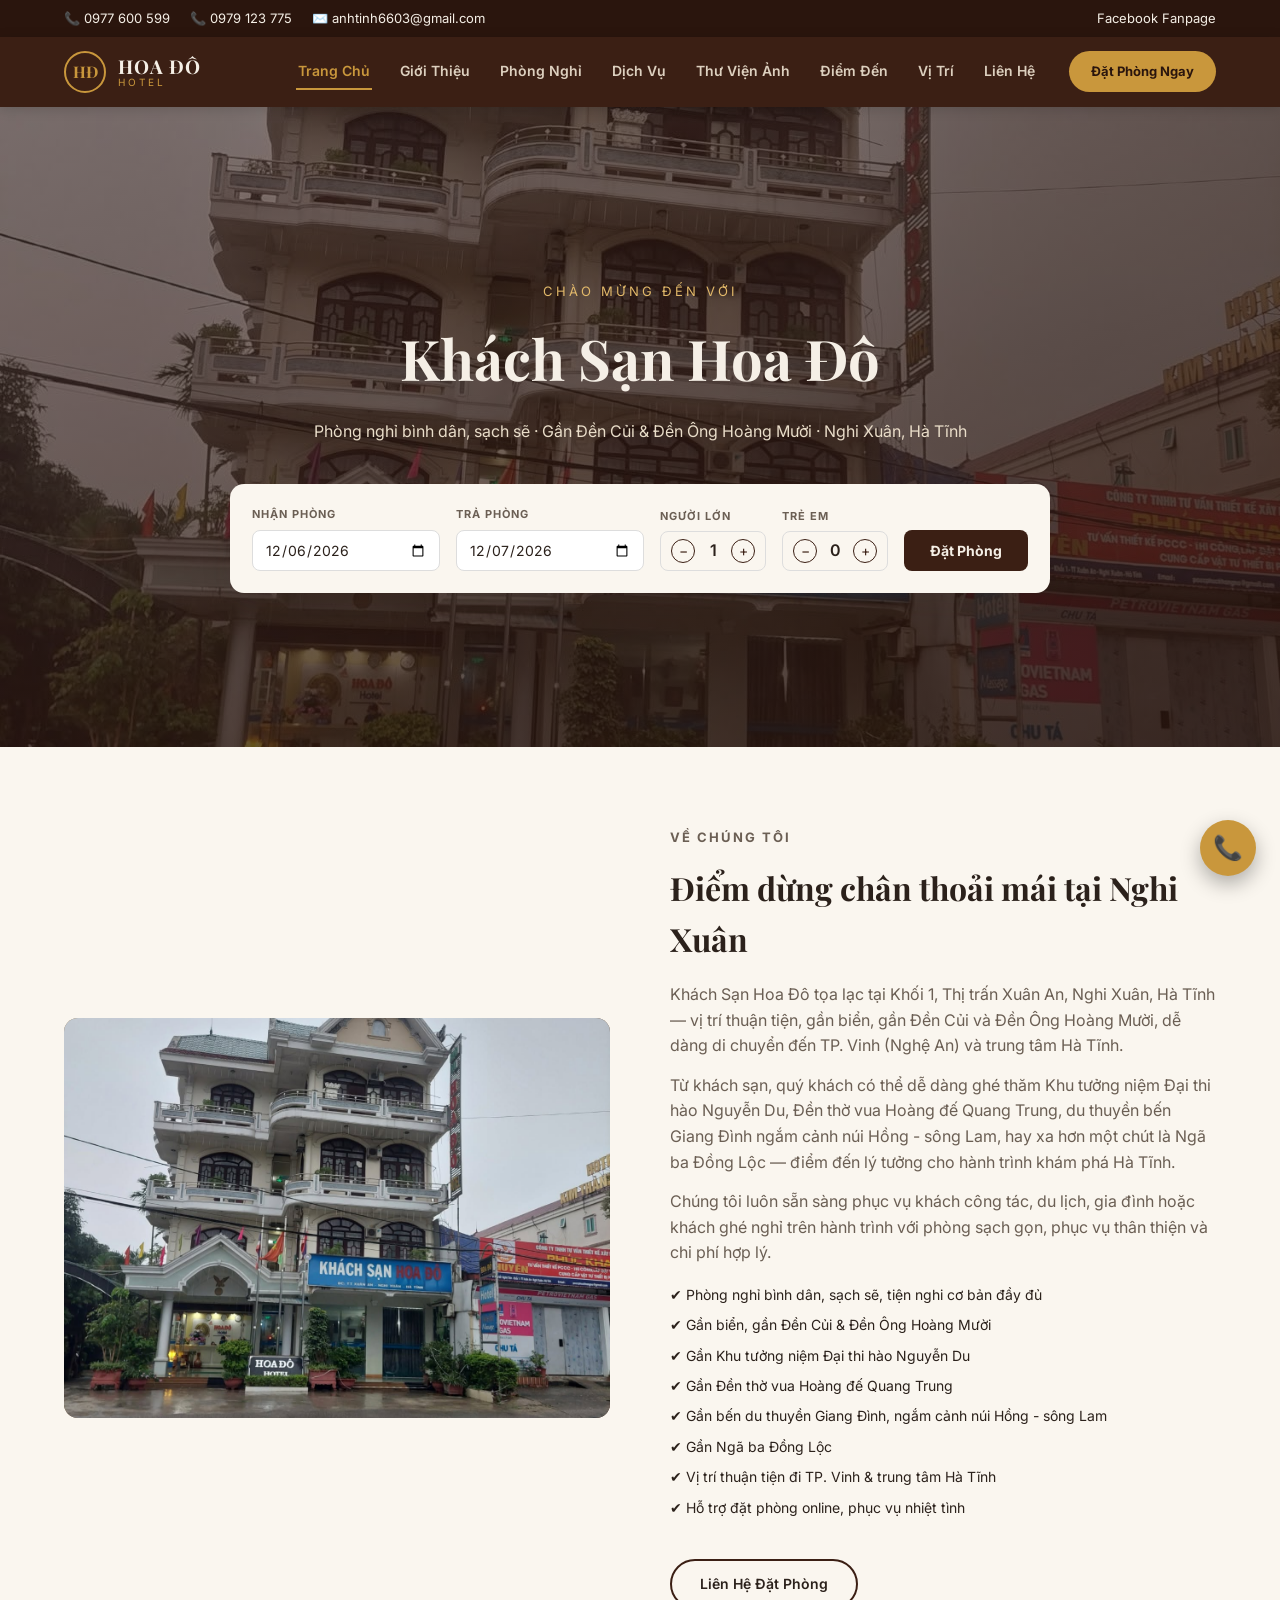
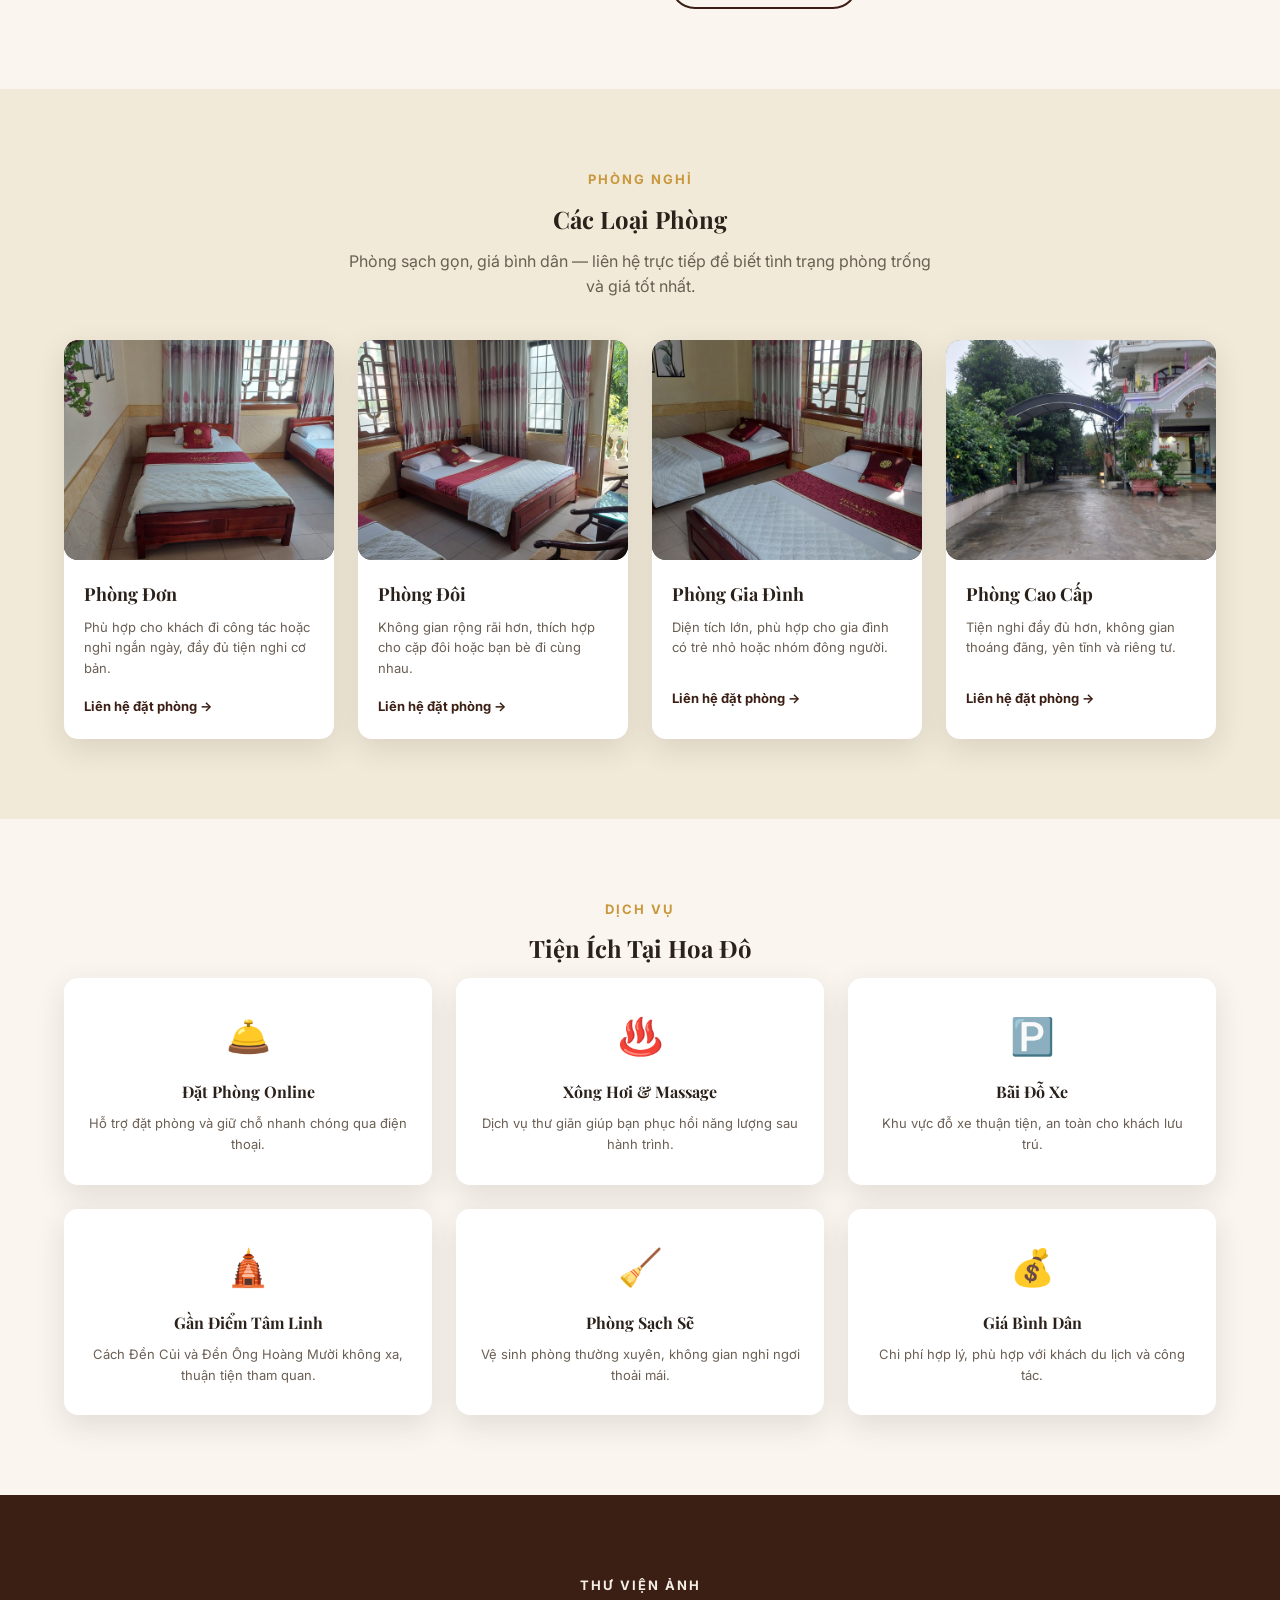
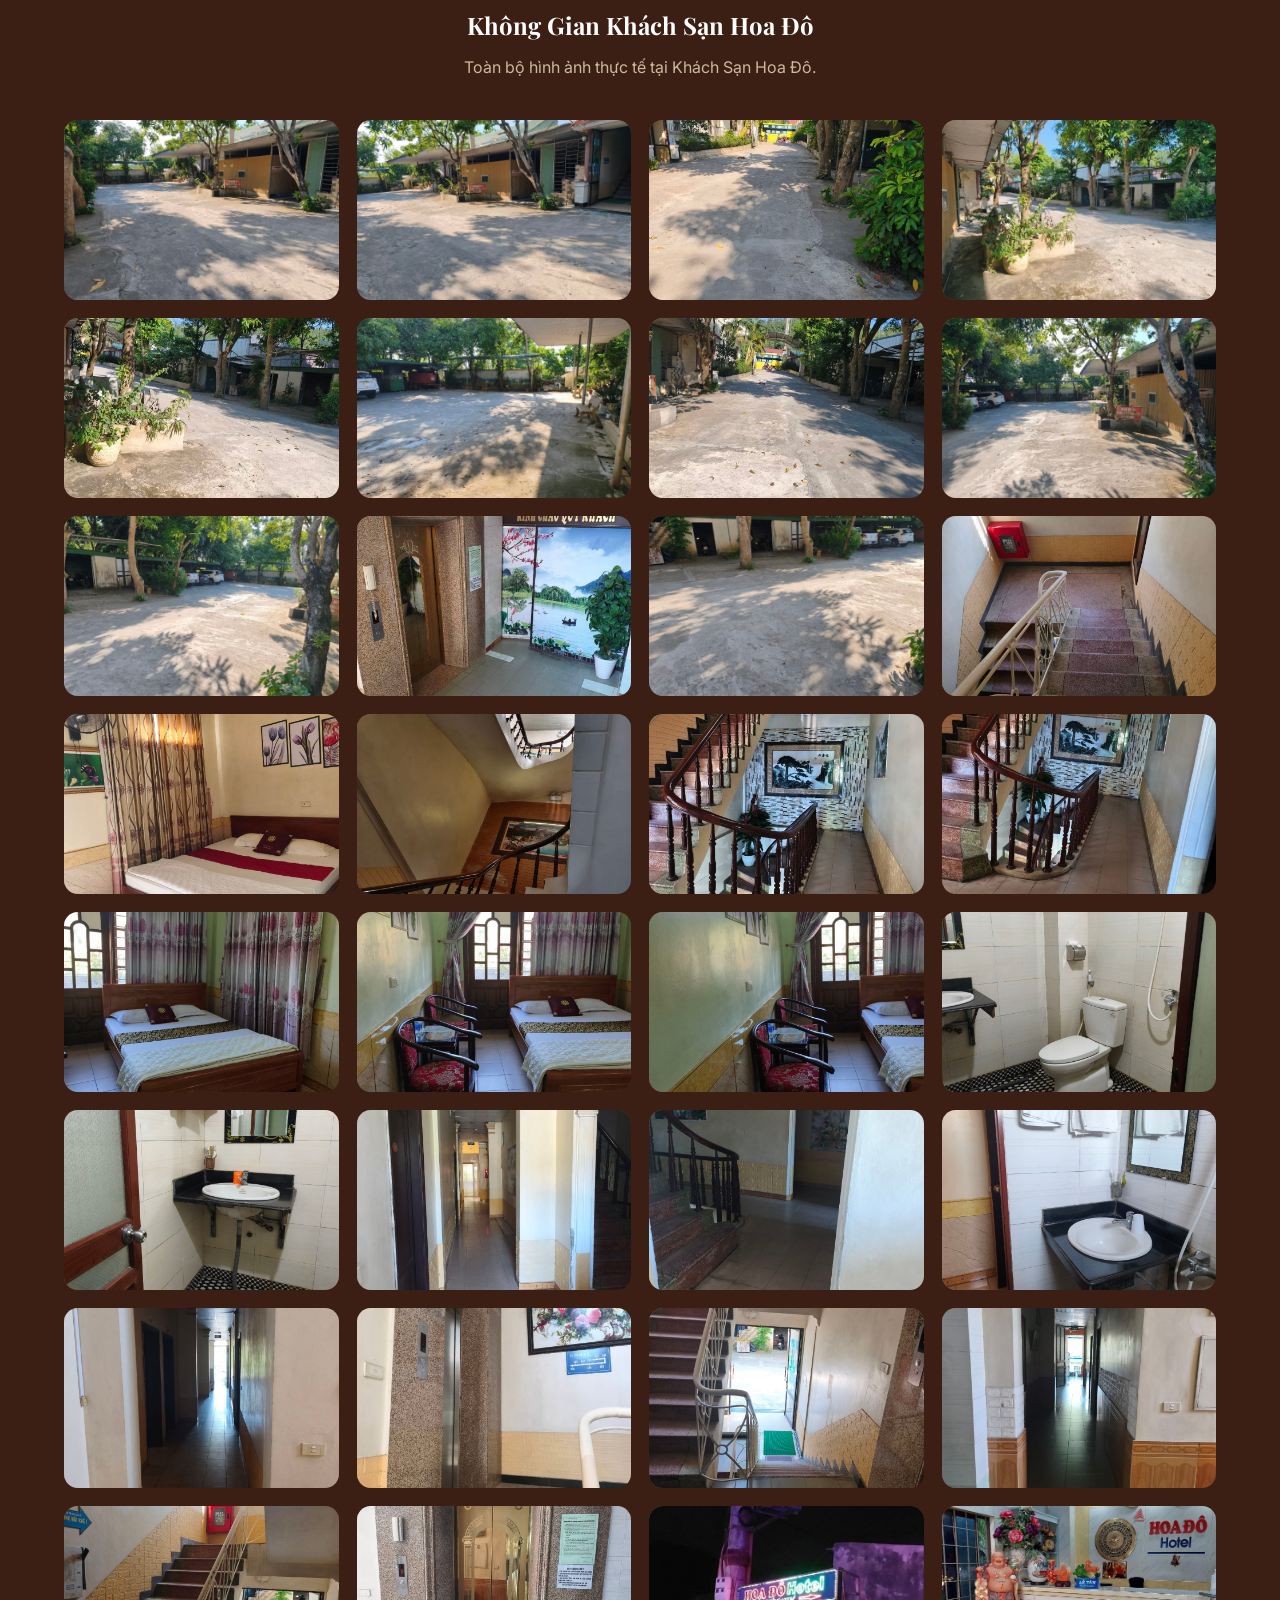
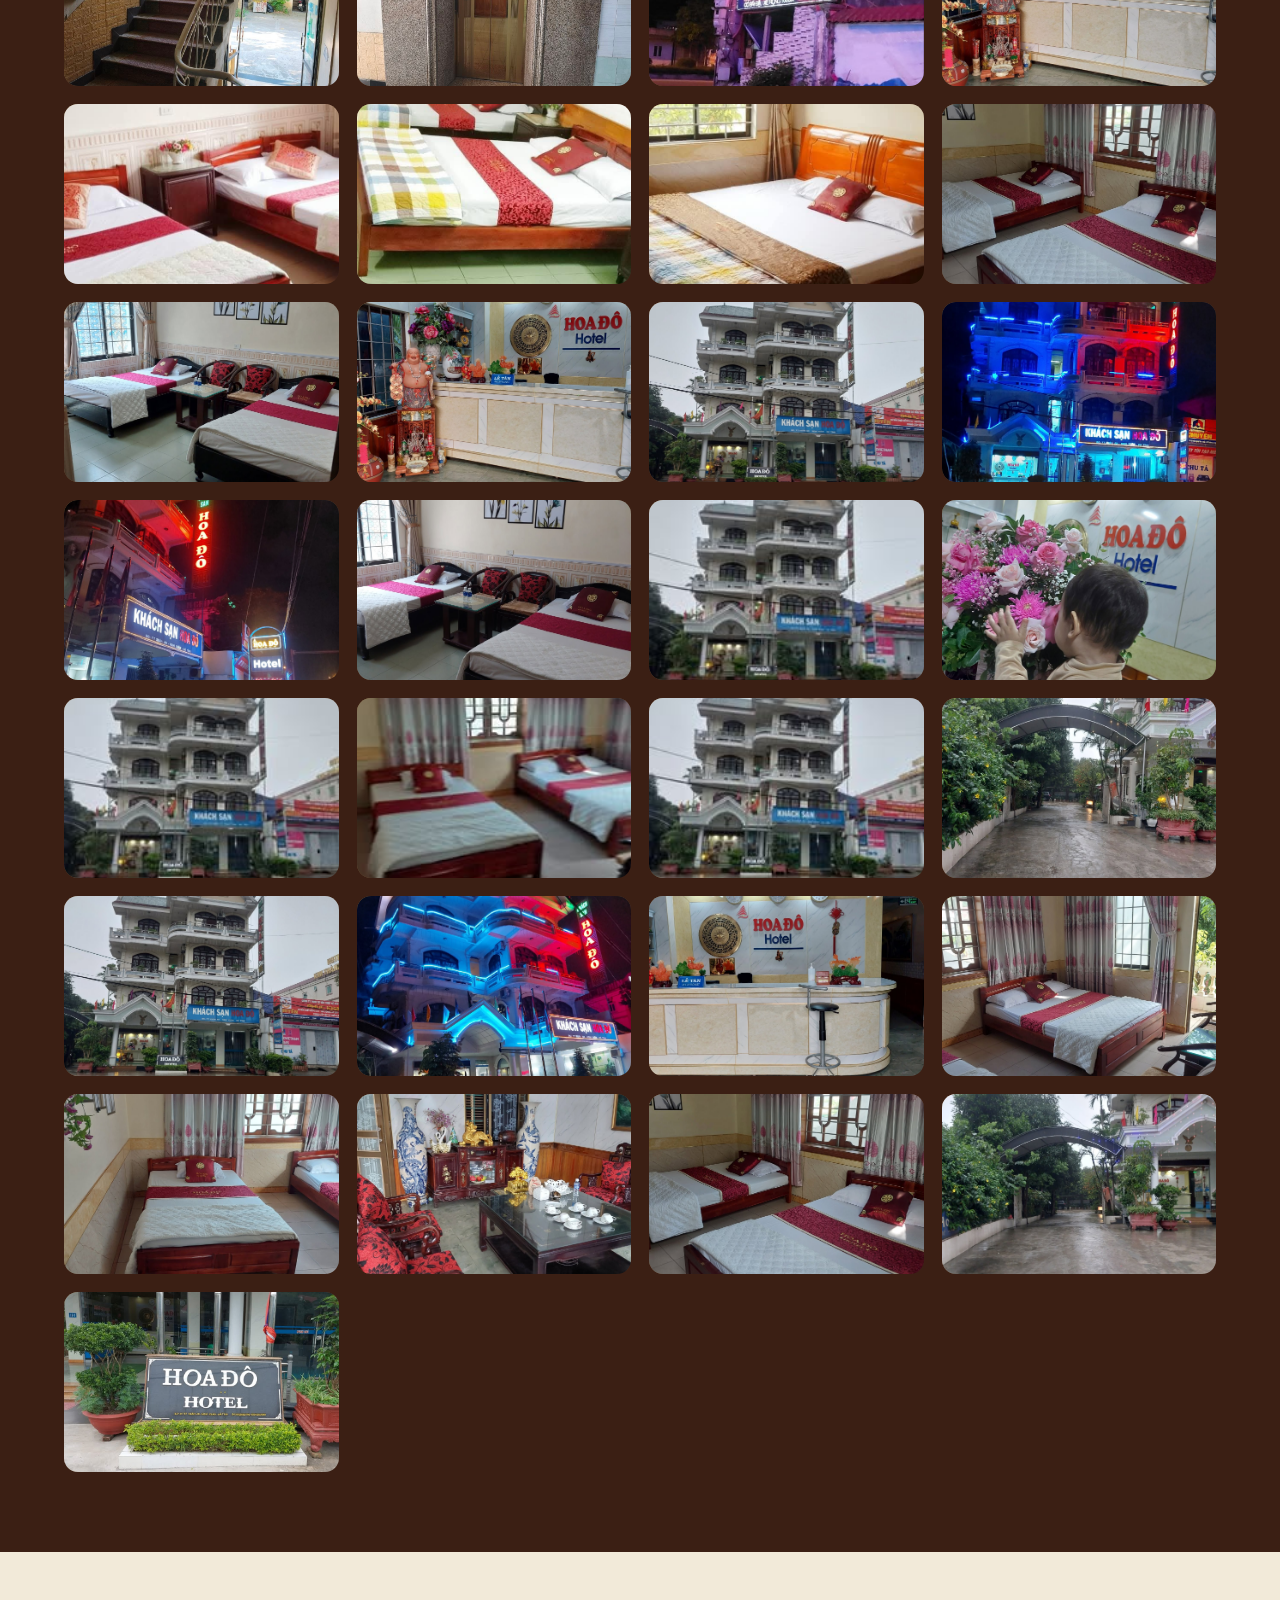
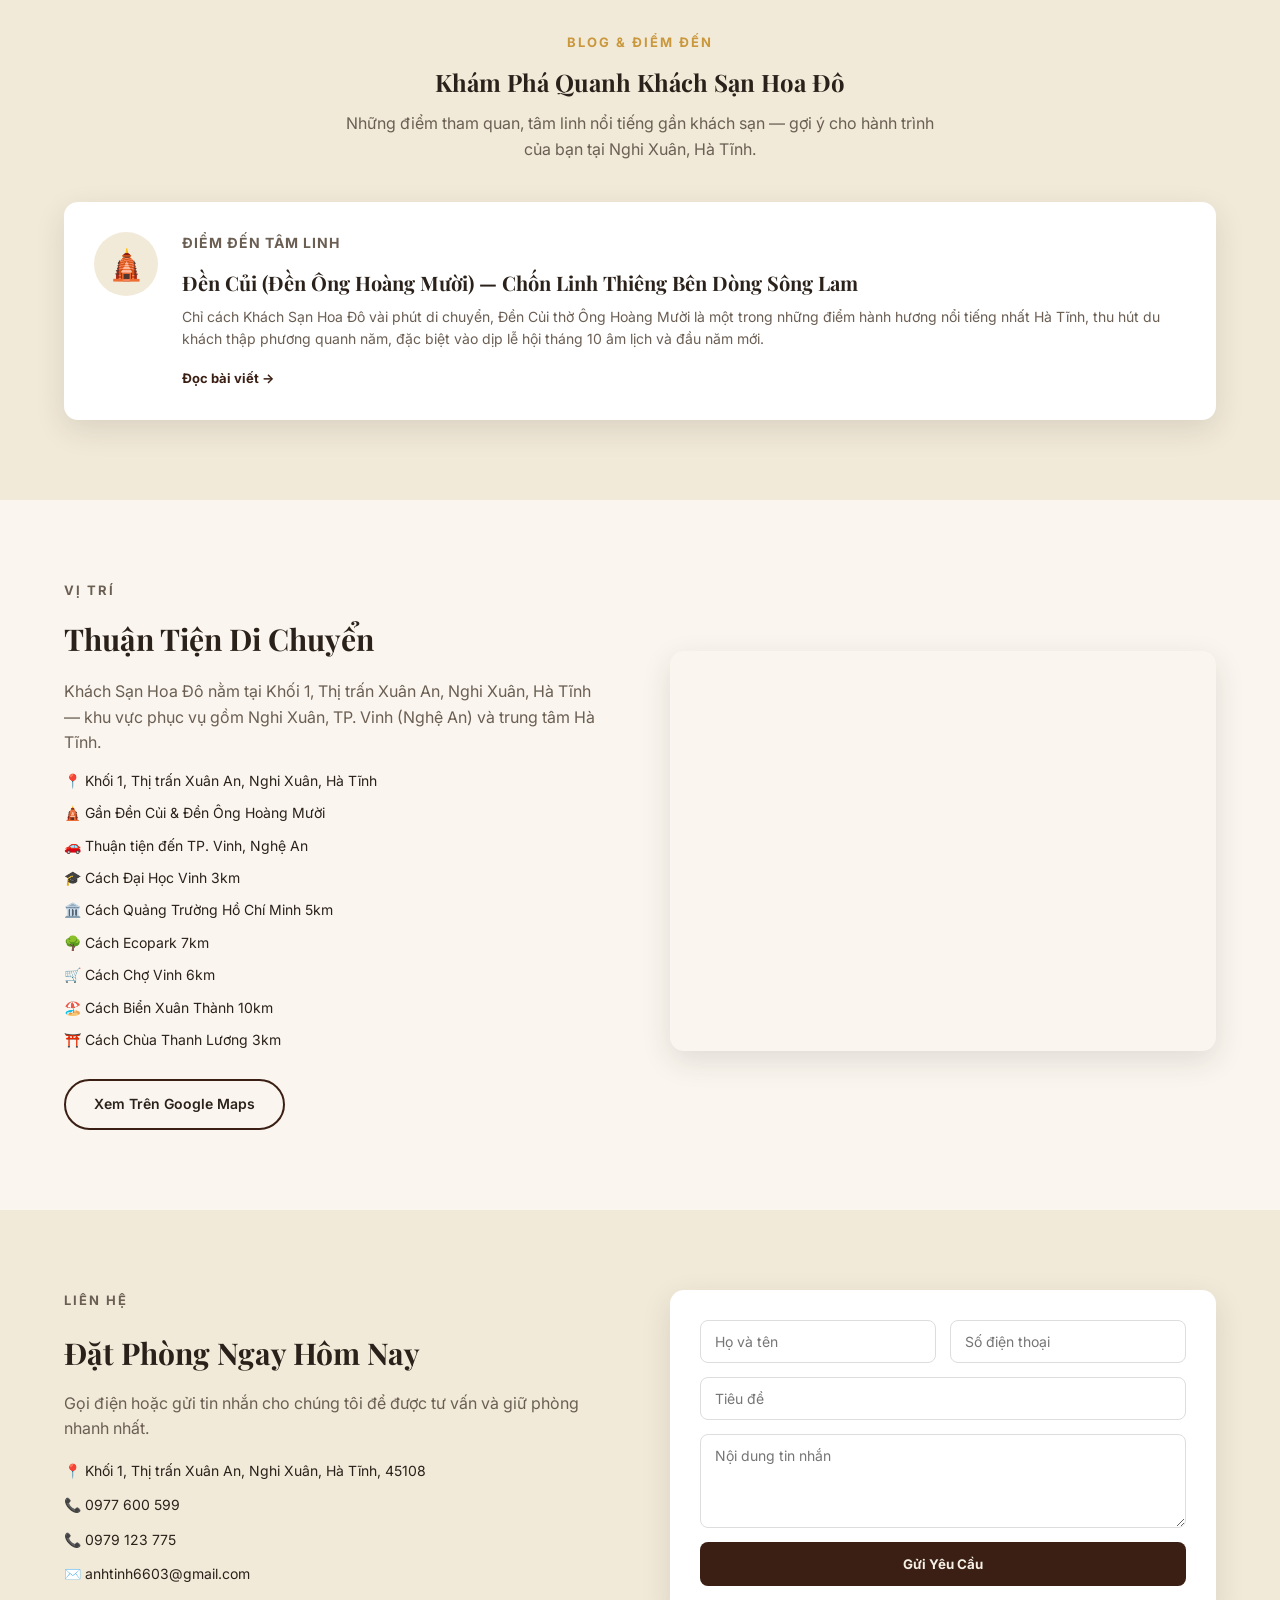
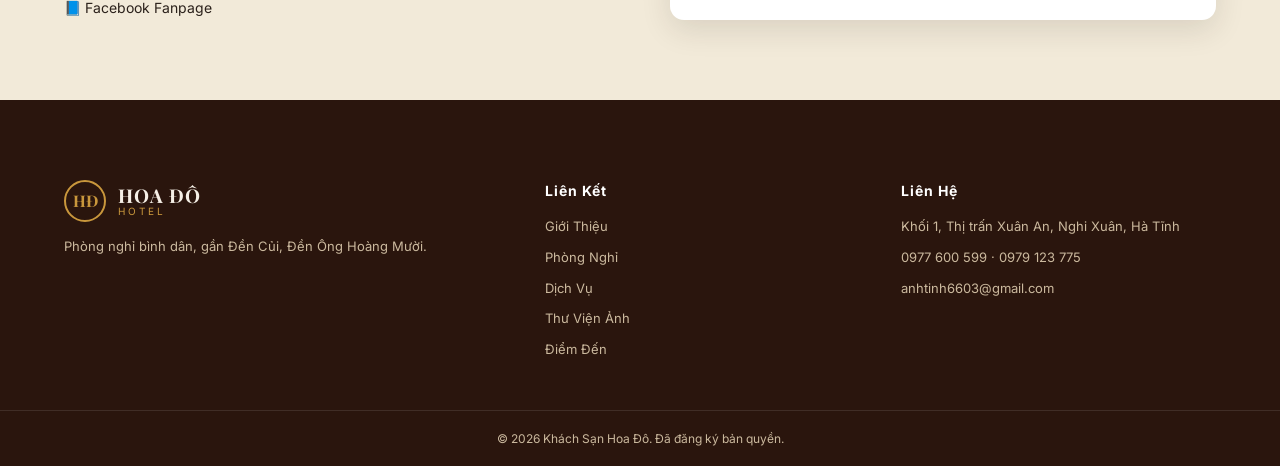
==== commit 64158d73: "Doi anh nen Trang Chu sang anh ban ngay toan canh (ro net hon), bo sung khoang cach dia diem lan can" ====
--- a/index.html
+++ b/index.html
@@ -492,6 +492,12 @@
         <li>📍 Khối 1, Thị trấn Xuân An, Nghi Xuân, Hà Tĩnh</li>
         <li>🛕 Gần Đền Củi &amp; Đền Ông Hoàng Mười</li>
         <li>🚗 Thuận tiện đến TP. Vinh, Nghệ An</li>
+        <li>🎓 Cách Đại Học Vinh 3km</li>
+        <li>🏛️ Cách Quảng Trường Hồ Chí Minh 5km</li>
+        <li>🌳 Cách Ecopark 7km</li>
+        <li>🛒 Cách Chợ Vinh 6km</li>
+        <li>🏖️ Cách Biển Xuân Thành 10km</li>
+        <li>⛩️ Cách Chùa Thanh Lương 3km</li>
       </ul>
       <a href="https://www.google.com/maps/search/?api=1&query=Kh%C3%A1ch+s%E1%BA%A1n+Hoa+%C4%90%C3%B4%2C+Kh%E1%BB%91i+1%2C+Th%E1%BB%8B+tr%E1%BA%A5n+Xu%C3%A2n+An%2C+Nghi+Xu%C3%A2n%2C+H%C3%A0+T%C4%A9nh" target="_blank" rel="noopener" class="btn-outline">Xem Trên Google Maps</a>
     </div>
--- a/styles.css
+++ b/styles.css
@@ -159,7 +159,7 @@
   display:flex;align-items:center;justify-content:center;
   background:
     linear-gradient(160deg, rgba(59,31,20,.55), rgba(42,21,13,.85)),
-    url("images/exterior-night.jpg") center/cover no-repeat,
+    url("images/exterior-day.jpg") center/cover no-repeat,
     repeating-linear-gradient(45deg, #6b4b2c 0 20px, #5a3d24 20px 40px);
   color:var(--text-light);
   text-align:center;
@@ -301,6 +301,75 @@
 @media (max-width:900px){
   .gallery-grid{grid-template-columns:repeat(2,1fr);}
 }
+
+/* ---------- Blog / Điểm Đến ---------- */
+.blog{background:var(--cream-alt);}
+.blog-grid{display:grid;grid-template-columns:repeat(2,1fr);gap:24px;}
+.blog-card{
+  grid-column:1 / -1;
+  display:flex;
+  gap:24px;
+  background:#fff;
+  border-radius:var(--radius);
+  box-shadow:var(--shadow);
+  padding:30px;
+  align-items:flex-start;
+}
+.blog-card-icon{
+  flex-shrink:0;
+  width:64px;height:64px;
+  border-radius:50%;
+  background:var(--cream-alt);
+  display:flex;align-items:center;justify-content:center;
+  font-size:30px;
+}
+.blog-card-tag{
+  color:var(--gold);
+  font-weight:700;
+  letter-spacing:1px;
+  text-transform:uppercase;
+  font-size:12px;
+  margin-bottom:6px;
+}
+.blog-card-body h3{font-size:20px;margin-bottom:10px;line-height:1.35;}
+.blog-card-body p{color:var(--text-dim);font-size:14px;margin-bottom:14px;}
+
+@media (max-width:600px){
+  .blog-card{flex-direction:column;padding:22px;}
+}
+
+/* ---------- Article page ---------- */
+.article-hero{
+  background:
+    linear-gradient(160deg, rgba(59,31,20,.75), rgba(42,21,13,.9)),
+    url("images/exterior-night.jpg") center/cover no-repeat;
+  color:var(--text-light);
+  text-align:center;
+  padding:80px 20px 60px;
+}
+.article-hero .eyebrow{color:var(--gold-light);}
+.article-hero h1{font-size:38px;max-width:800px;margin:0 auto 14px;}
+.article-hero .article-meta{color:#e9ddc9;font-size:14px;}
+
+.article-body{max-width:760px;margin:0 auto;padding:70px 24px;}
+.article-body p{color:var(--text-dark);margin-bottom:18px;font-size:16px;line-height:1.8;}
+.article-body h2{font-size:24px;margin:36px 0 14px;color:var(--maroon);}
+.article-body ul{margin:0 0 18px;display:flex;flex-direction:column;gap:8px;}
+.article-body ul li{font-size:15px;color:var(--text-dark);padding-left:4px;}
+
+.article-cta{
+  margin-top:20px;
+  background:var(--cream-alt);
+  border-radius:var(--radius);
+  padding:28px;
+  text-align:center;
+}
+.article-cta h3{font-size:20px;margin-bottom:10px;}
+.article-cta p{color:var(--text-dim);margin-bottom:0 !important;}
+.article-cta .btn-outline{margin-top:18px;}
+
+.article-back{display:inline-block;margin-bottom:24px;font-weight:600;font-size:14px;color:var(--maroon);}
+.article-back:hover{color:var(--gold);}
 
 /* ---------- Location ---------- */
 .location-grid{display:grid;grid-template-columns:1fr 1fr;gap:60px;align-items:center;}
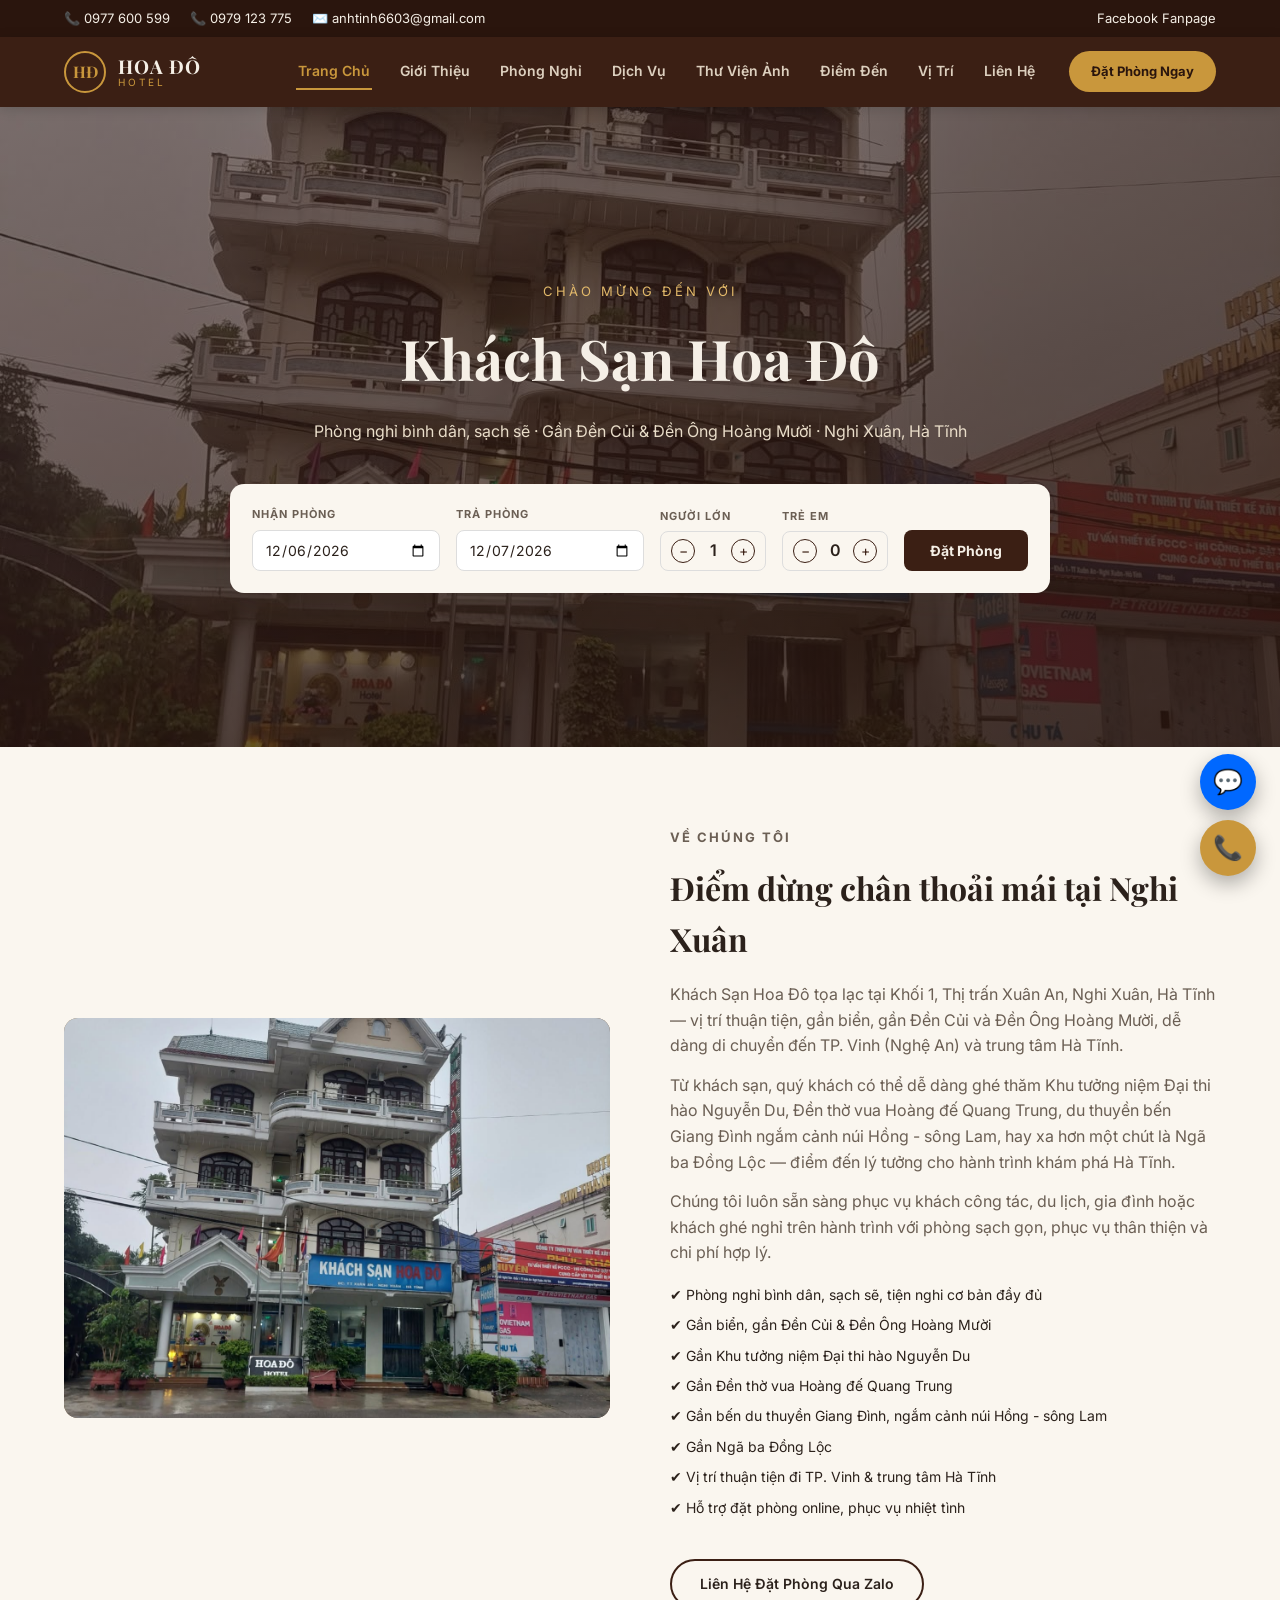
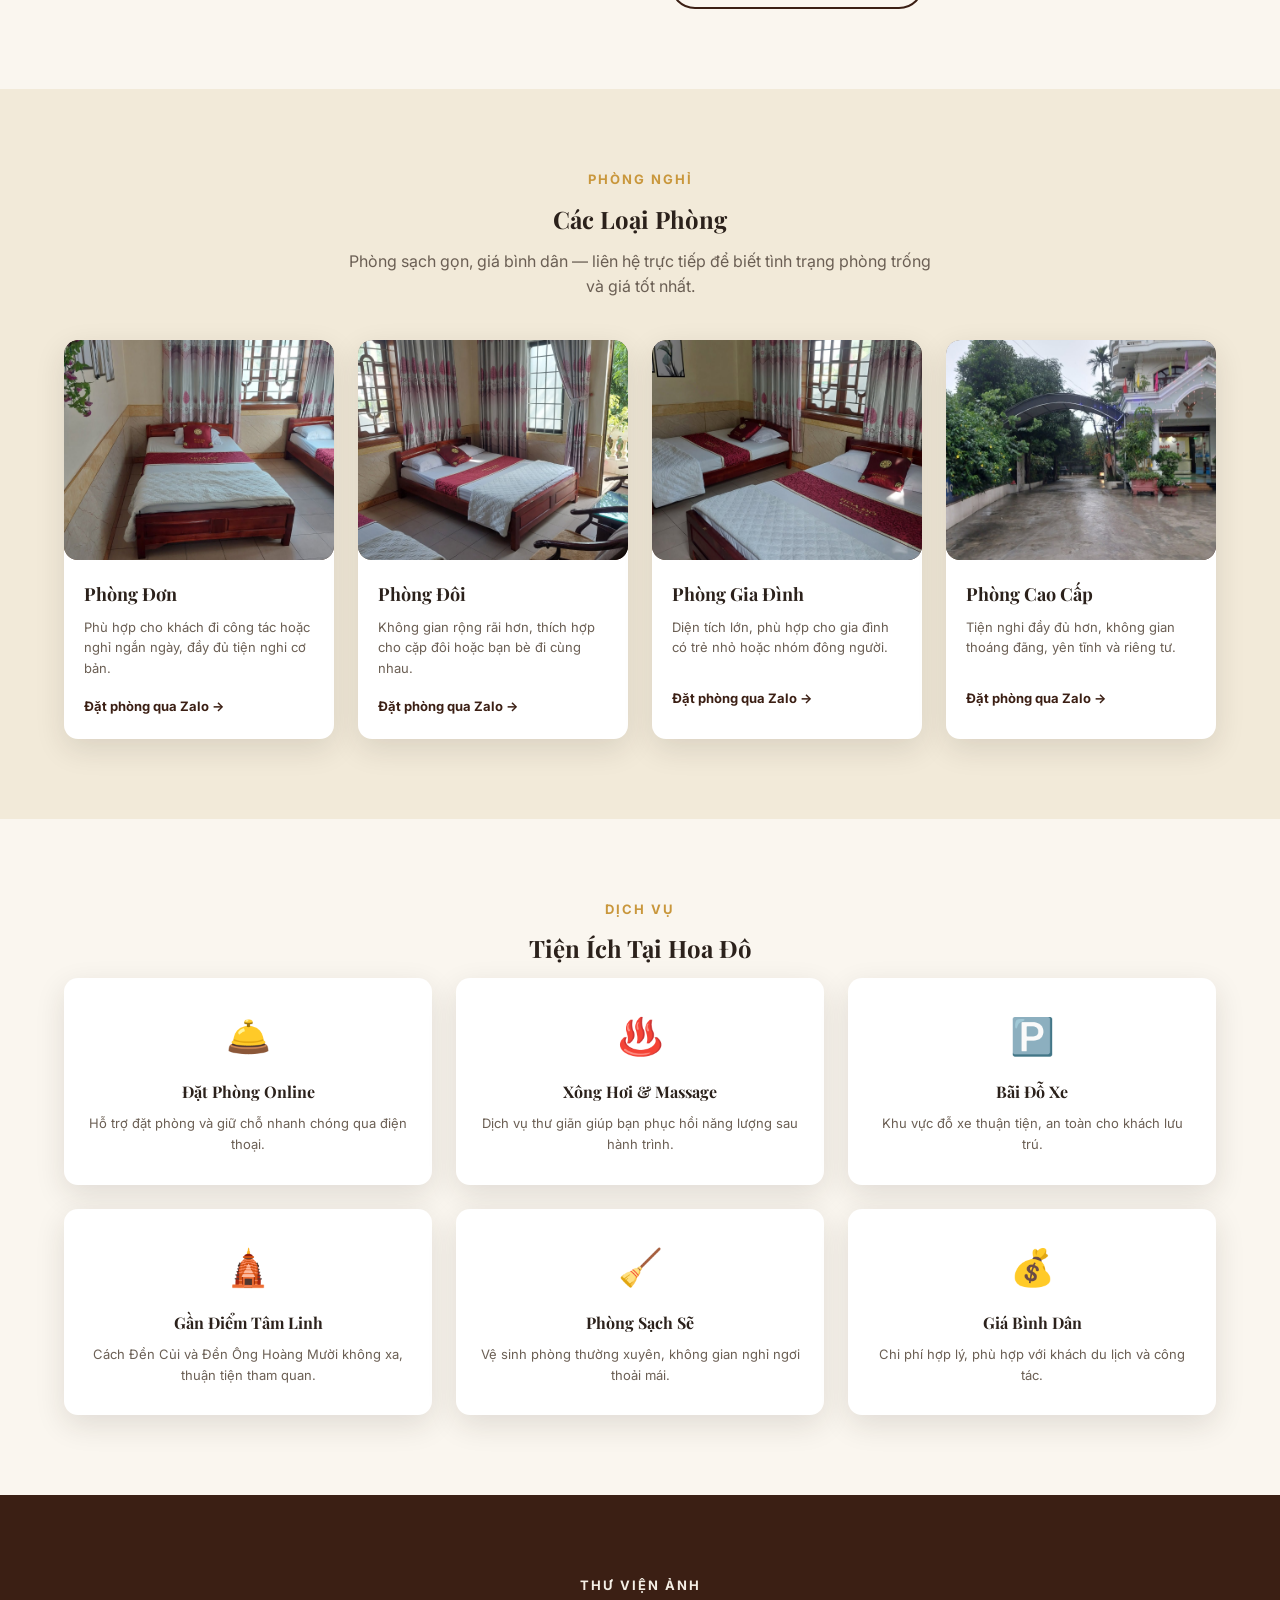
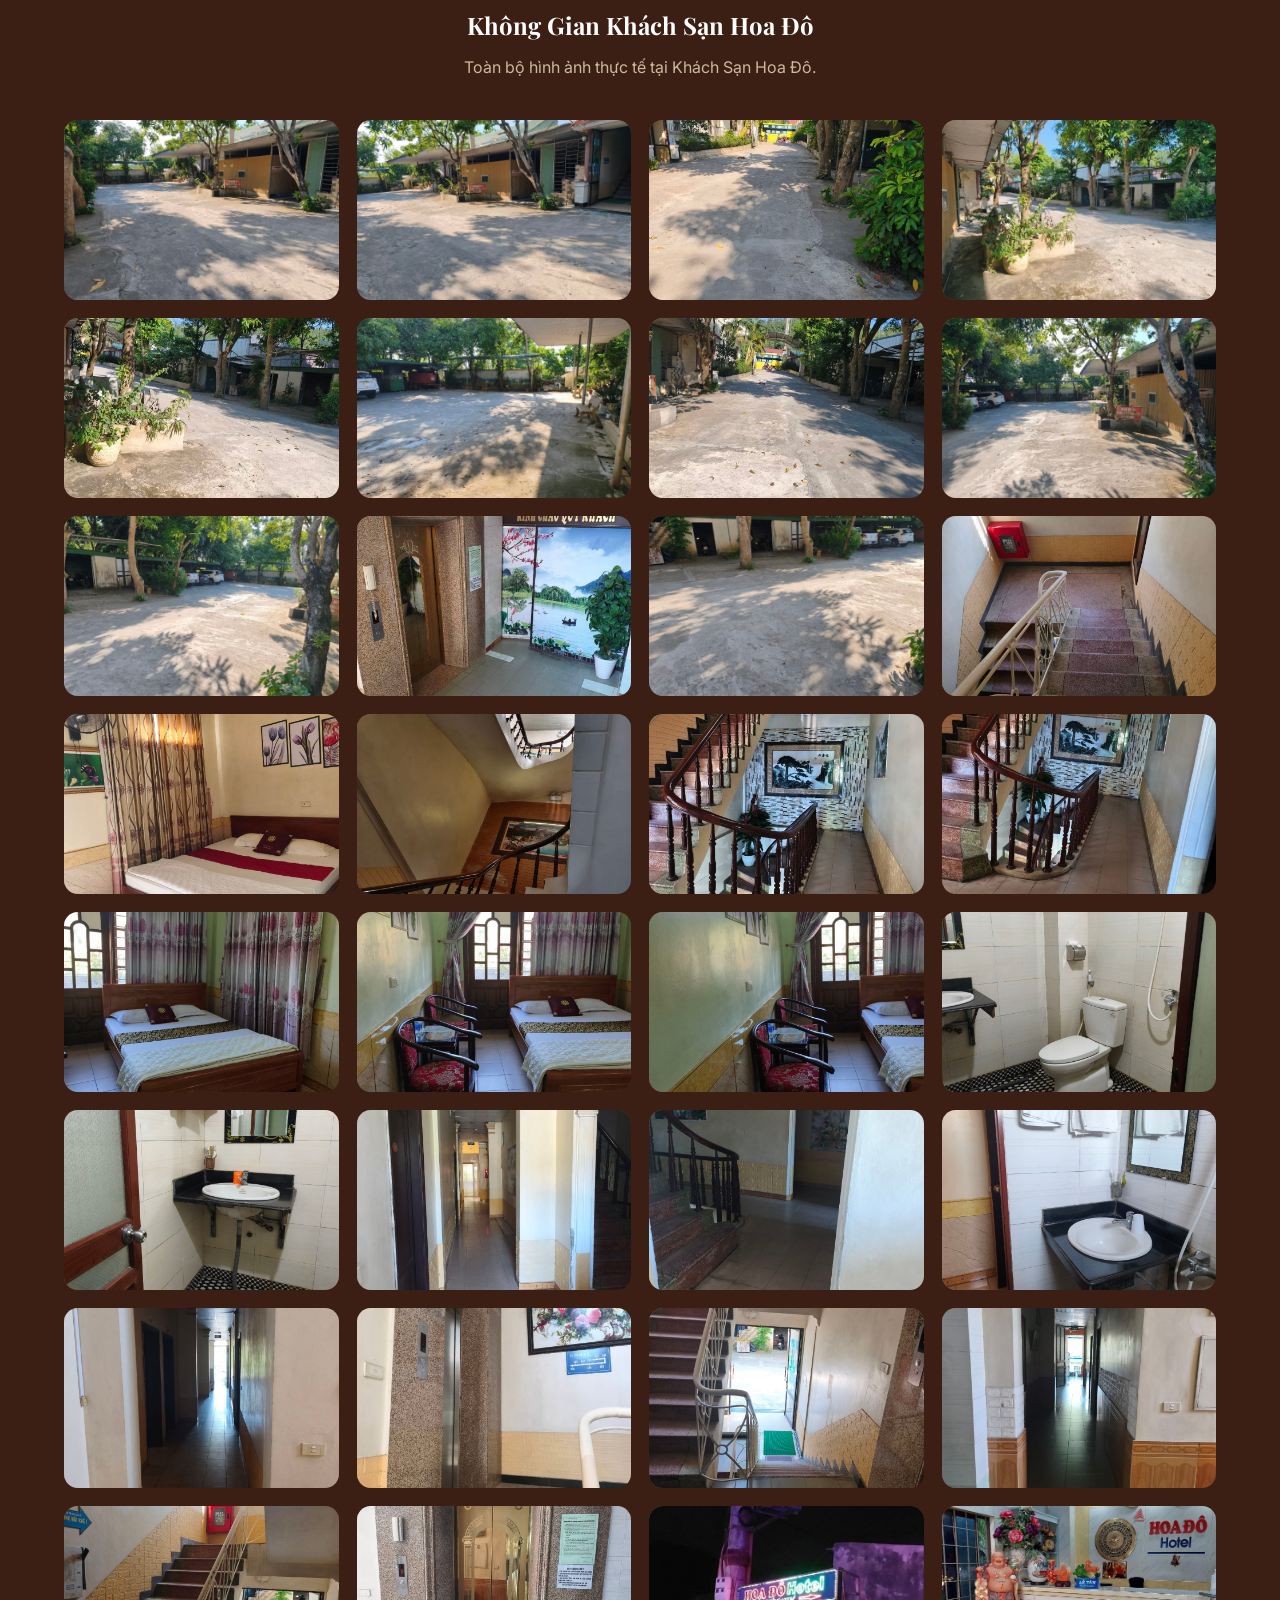
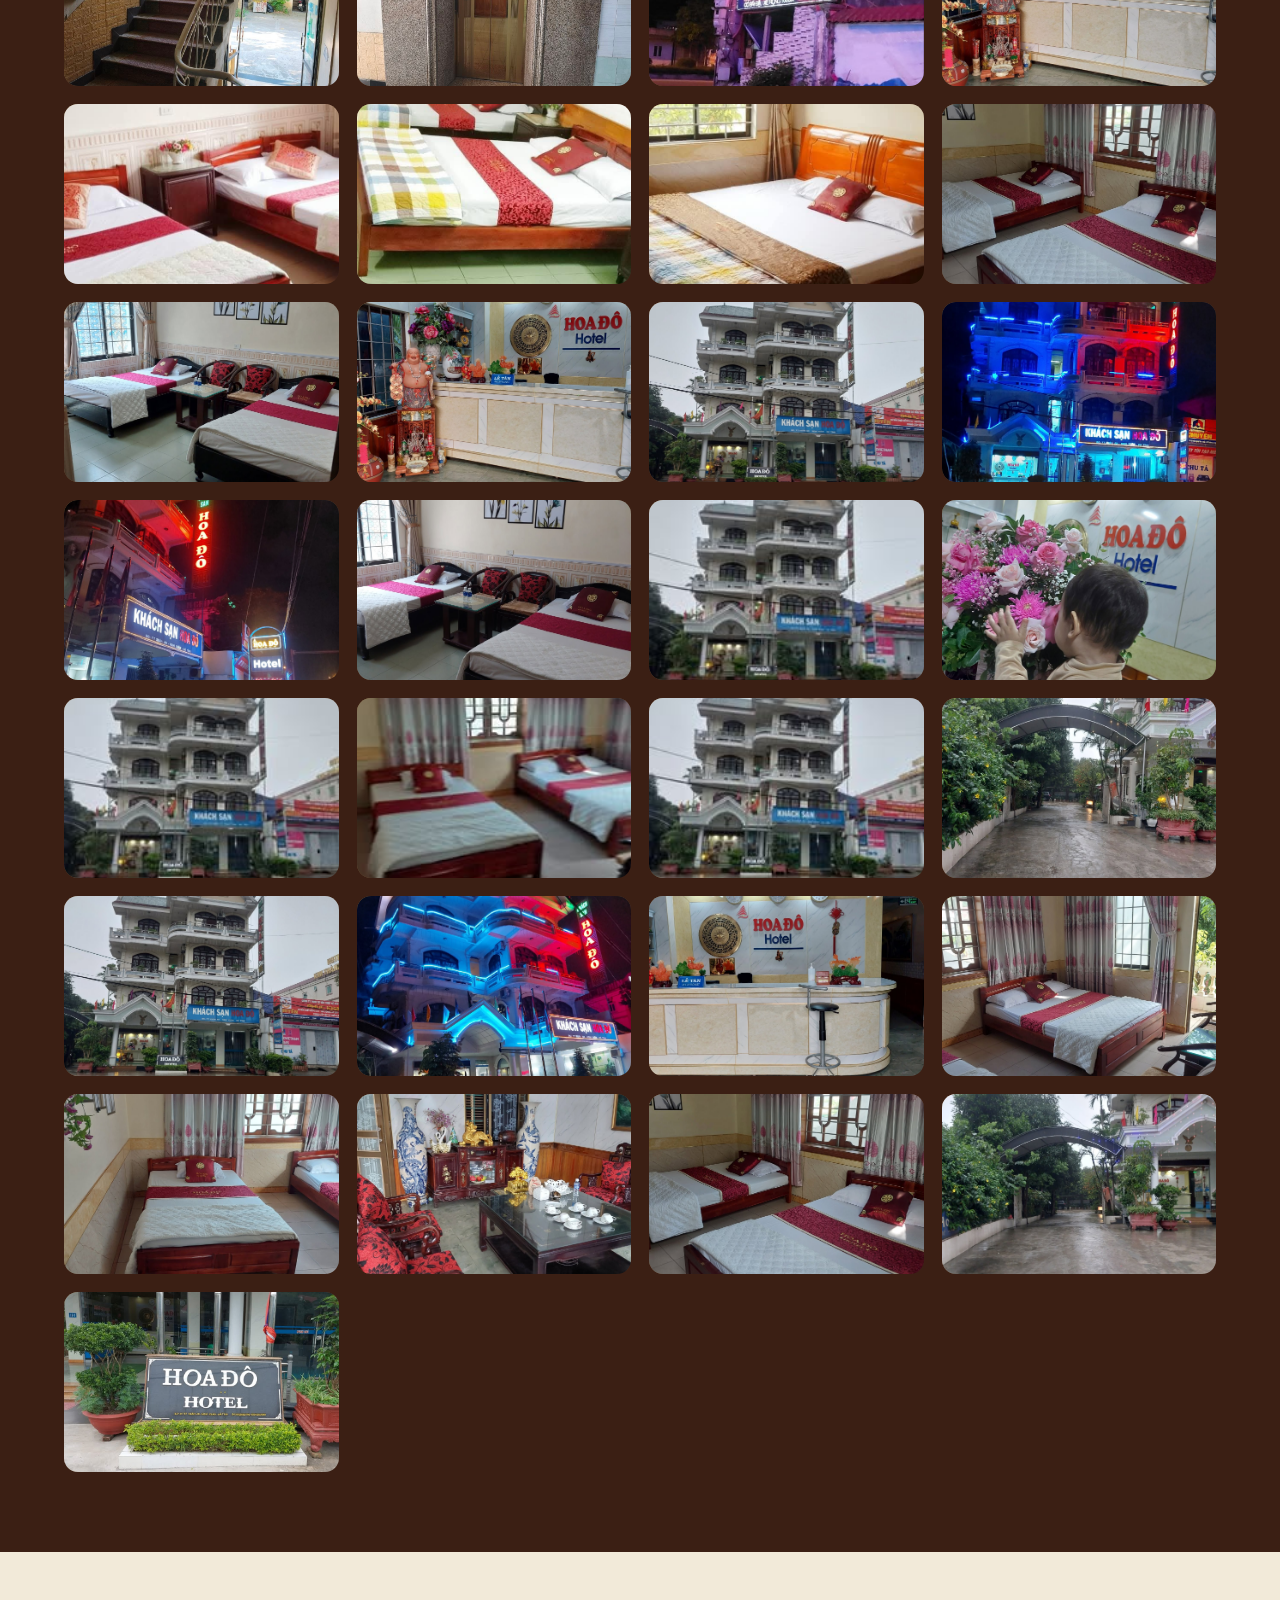
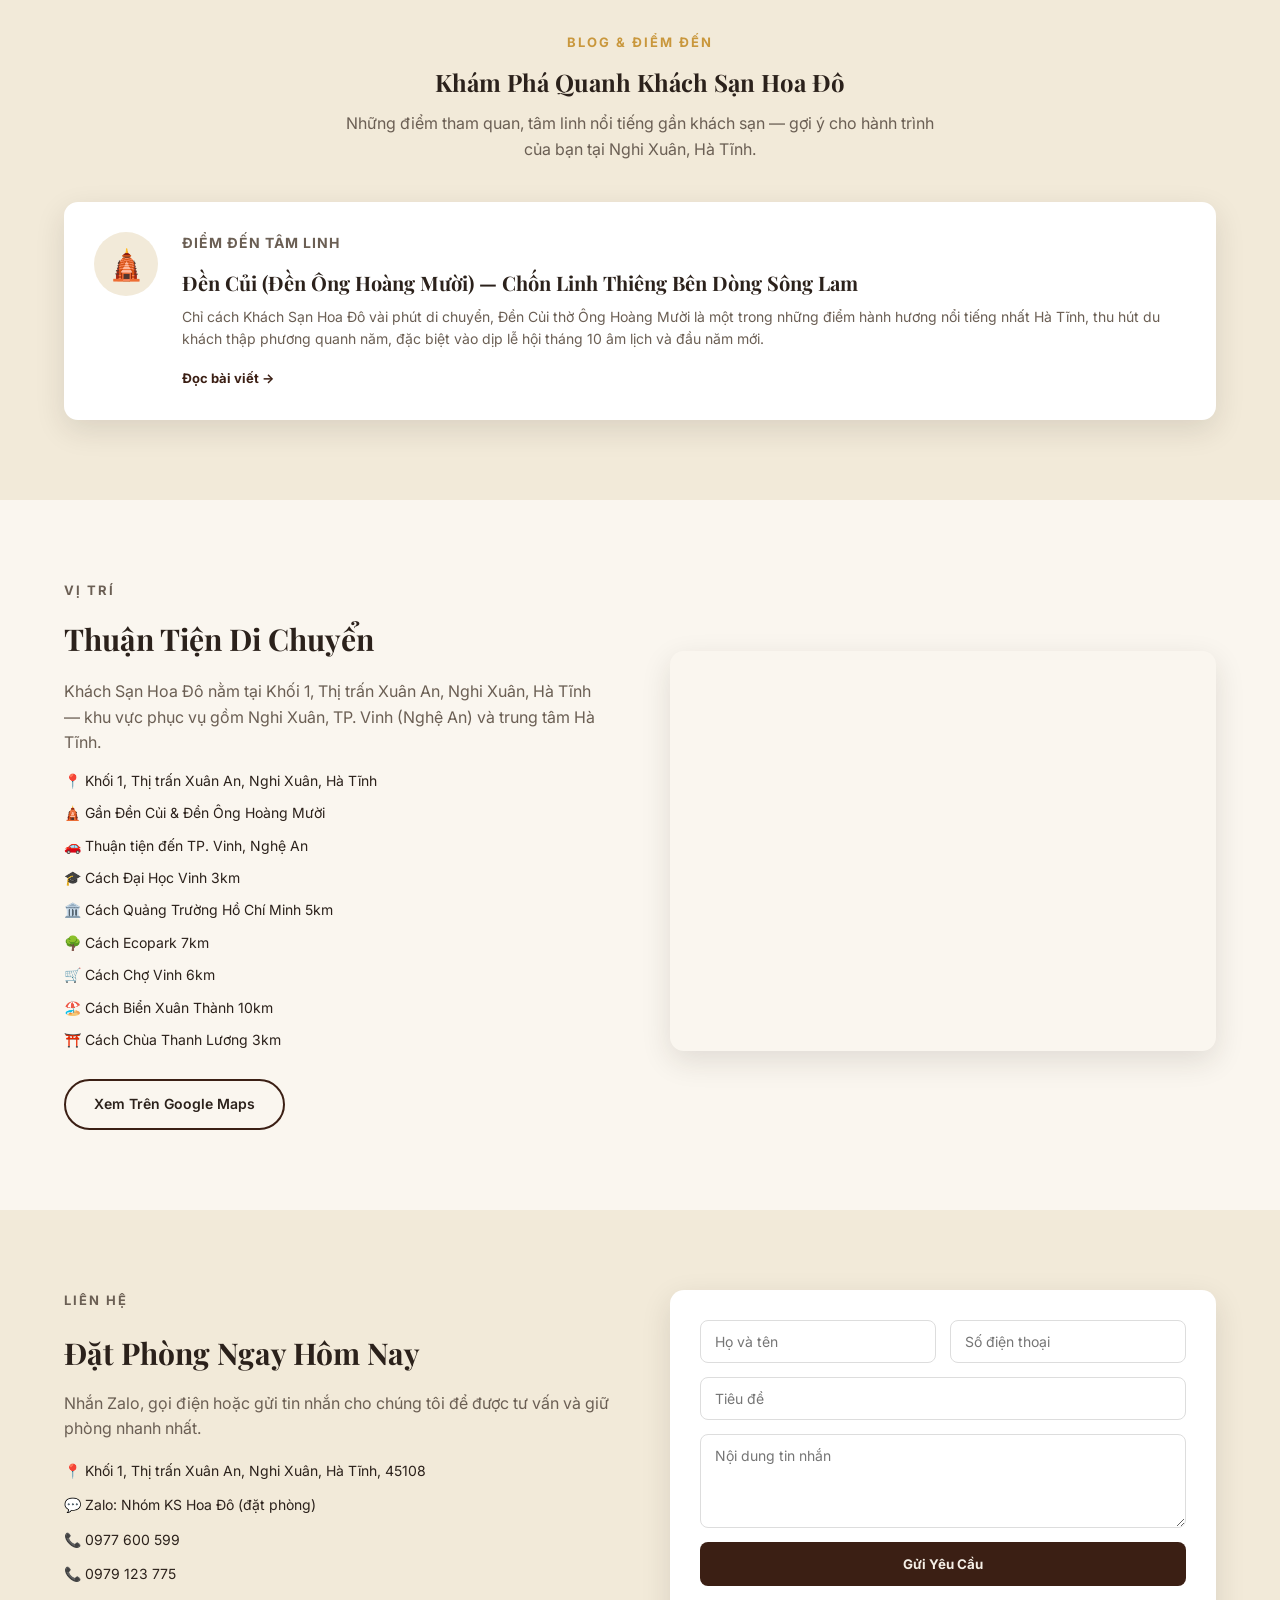
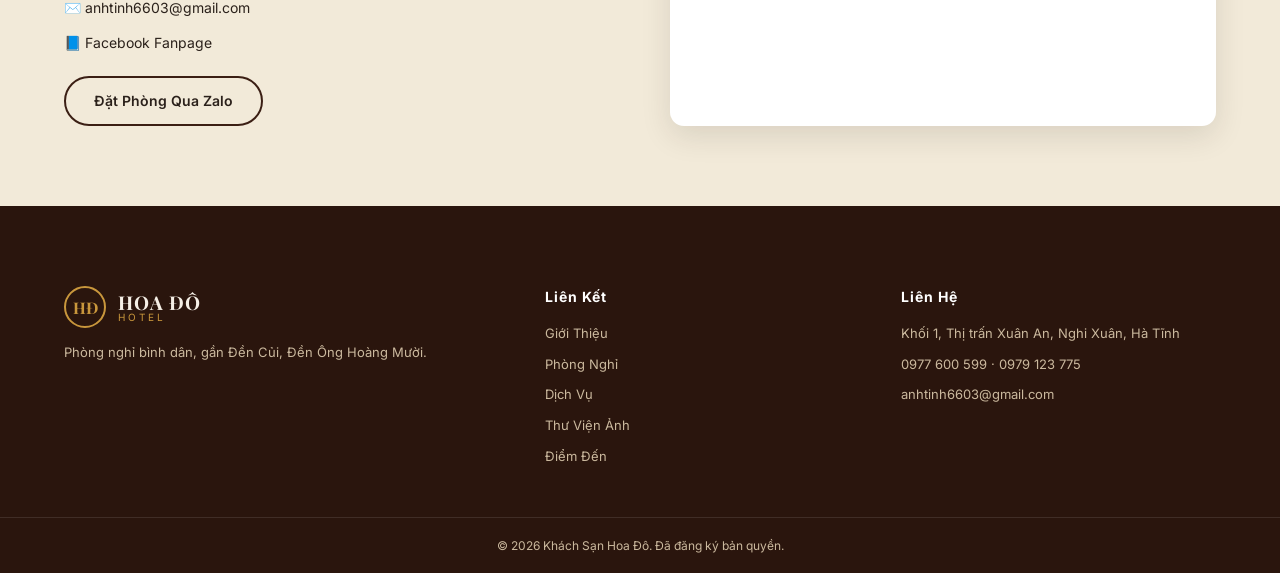
==== commit e488d2b4: "Chuyen huong toan bo nut Dat Phong sang nhom Zalo KS Hoa Do Header, khoi Gioi thieu, 4 the phong, kh" ====
--- a/index.html
+++ b/index.html
@@ -45,7 +45,7 @@
       <a href="#contact">Liên Hệ</a>
     </nav>
 
-    <a href="tel:+84977600599" class="book-now">Đặt Phòng Ngay</a>
+    <a href="https://zalo.me/g/kcggzz594" target="_blank" rel="noopener" class="book-now">Đặt Phòng Ngay</a>
 
     <button class="hamburger" id="hamburger" aria-label="Mở menu">
       <span></span><span></span><span></span>
@@ -116,7 +116,7 @@
         <li>✔ Vị trí thuận tiện đi TP. Vinh &amp; trung tâm Hà Tĩnh</li>
         <li>✔ Hỗ trợ đặt phòng online, phục vụ nhiệt tình</li>
       </ul>
-      <a href="#contact" class="btn-outline">Liên Hệ Đặt Phòng</a>
+      <a href="https://zalo.me/g/kcggzz594" target="_blank" rel="noopener" class="btn-outline">Liên Hệ Đặt Phòng Qua Zalo</a>
     </div>
   </div>
 </section>
@@ -137,7 +137,7 @@
         <div class="room-body">
           <h3>Phòng Đơn</h3>
           <p>Phù hợp cho khách đi công tác hoặc nghỉ ngắn ngày, đầy đủ tiện nghi cơ bản.</p>
-          <a href="tel:+84977600599" class="room-link">Liên hệ đặt phòng →</a>
+          <a href="https://zalo.me/g/kcggzz594" target="_blank" rel="noopener" class="room-link">Đặt phòng qua Zalo →</a>
         </div>
       </article>
 
@@ -149,7 +149,7 @@
         <div class="room-body">
           <h3>Phòng Đôi</h3>
           <p>Không gian rộng rãi hơn, thích hợp cho cặp đôi hoặc bạn bè đi cùng nhau.</p>
-          <a href="tel:+84977600599" class="room-link">Liên hệ đặt phòng →</a>
+          <a href="https://zalo.me/g/kcggzz594" target="_blank" rel="noopener" class="room-link">Đặt phòng qua Zalo →</a>
         </div>
       </article>
 
@@ -161,7 +161,7 @@
         <div class="room-body">
           <h3>Phòng Gia Đình</h3>
           <p>Diện tích lớn, phù hợp cho gia đình có trẻ nhỏ hoặc nhóm đông người.</p>
-          <a href="tel:+84977600599" class="room-link">Liên hệ đặt phòng →</a>
+          <a href="https://zalo.me/g/kcggzz594" target="_blank" rel="noopener" class="room-link">Đặt phòng qua Zalo →</a>
         </div>
       </article>
 
@@ -173,7 +173,7 @@
         <div class="room-body">
           <h3>Phòng Cao Cấp</h3>
           <p>Tiện nghi đầy đủ hơn, không gian thoáng đãng, yên tĩnh và riêng tư.</p>
-          <a href="tel:+84977600599" class="room-link">Liên hệ đặt phòng →</a>
+          <a href="https://zalo.me/g/kcggzz594" target="_blank" rel="noopener" class="room-link">Đặt phòng qua Zalo →</a>
         </div>
       </article>
     </div>
@@ -515,14 +515,16 @@
     <div class="contact-info">
       <p class="eyebrow">Liên Hệ</p>
       <h2>Đặt Phòng Ngay Hôm Nay</h2>
-      <p>Gọi điện hoặc gửi tin nhắn cho chúng tôi để được tư vấn và giữ phòng nhanh nhất.</p>
+      <p>Nhắn Zalo, gọi điện hoặc gửi tin nhắn cho chúng tôi để được tư vấn và giữ phòng nhanh nhất.</p>
       <ul class="contact-list">
         <li>📍 Khối 1, Thị trấn Xuân An, Nghi Xuân, Hà Tĩnh, 45108</li>
+        <li>💬 <a href="https://zalo.me/g/kcggzz594" target="_blank" rel="noopener">Zalo: Nhóm KS Hoa Đô (đặt phòng)</a></li>
         <li>📞 <a href="tel:+84977600599">0977 600 599</a></li>
         <li>📞 <a href="tel:+84979123775">0979 123 775</a></li>
         <li>✉️ <a href="mailto:anhtinh6603@gmail.com">anhtinh6603@gmail.com</a></li>
         <li>📘 <a href="https://www.facebook.com/profile.php?id=100083118018930" target="_blank" rel="noopener">Facebook Fanpage</a></li>
       </ul>
+      <a href="https://zalo.me/g/kcggzz594" target="_blank" rel="noopener" class="btn-outline">Đặt Phòng Qua Zalo</a>
     </div>
 
     <form class="contact-form" id="contactForm">
@@ -570,6 +572,7 @@
   </div>
 </footer>
 
+<a href="https://zalo.me/g/kcggzz594" target="_blank" rel="noopener" class="fab-zalo" aria-label="Đặt phòng qua Zalo">💬</a>
 <a href="tel:+84977600599" class="fab-call" aria-label="Gọi ngay">📞</a>
 
 <script src="script.js"></script>
--- a/styles.css
+++ b/styles.css
@@ -469,6 +469,25 @@
   0%{box-shadow:0 0 0 0 rgba(201,151,60,.5);}
   70%{box-shadow:0 0 0 14px rgba(201,151,60,0);}
   100%{box-shadow:0 0 0 0 rgba(201,151,60,0);}
+}
+
+/* ---------- Floating Zalo button ---------- */
+.fab-zalo{
+  position:fixed;bottom:90px;right:24px;
+  width:56px;height:56px;
+  background:#0068ff;
+  color:#fff;
+  border-radius:50%;
+  display:flex;align-items:center;justify-content:center;
+  font-size:24px;
+  box-shadow:0 8px 20px rgba(0,0,0,.3);
+  z-index:90;
+  animation:pulse-zalo 2.2s infinite;
+}
+@keyframes pulse-zalo{
+  0%{box-shadow:0 0 0 0 rgba(0,104,255,.5);}
+  70%{box-shadow:0 0 0 14px rgba(0,104,255,0);}
+  100%{box-shadow:0 0 0 0 rgba(0,104,255,0);}
 }
 
 /* ---------- Responsive nav ---------- */
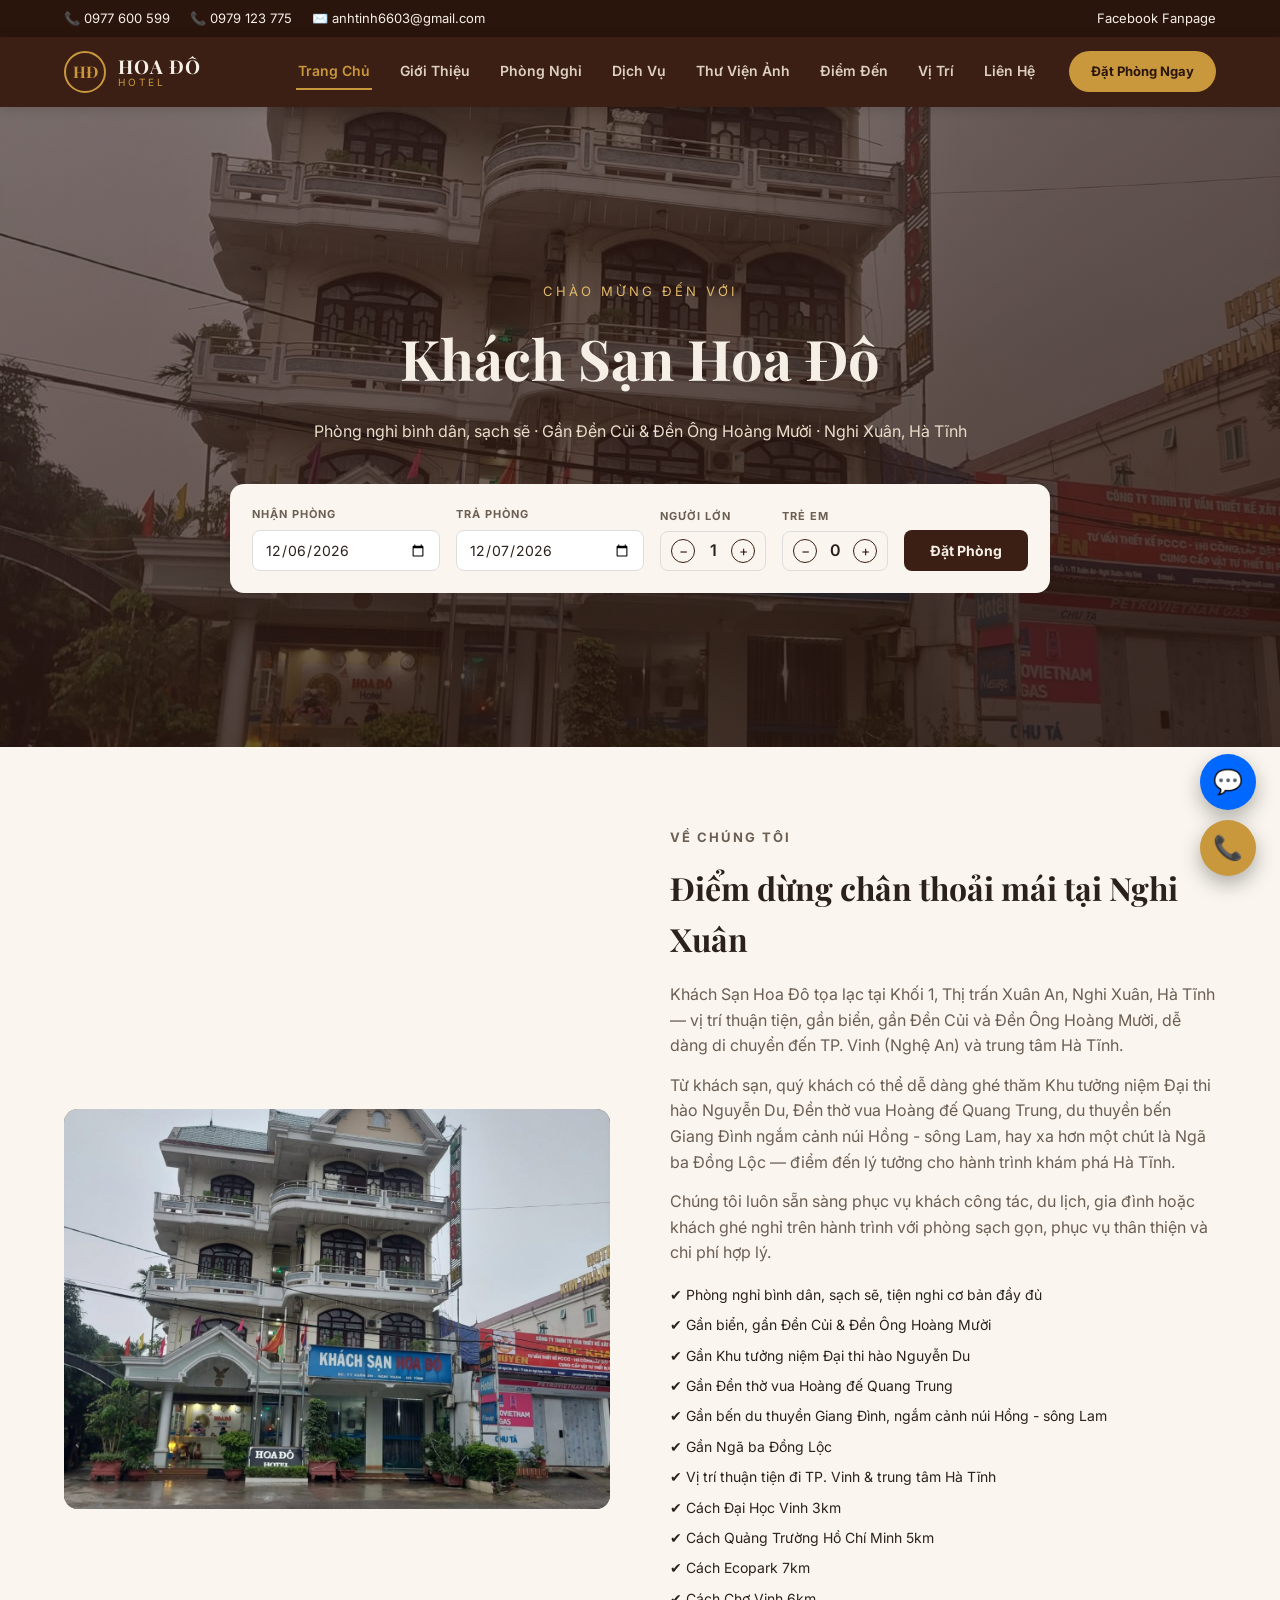
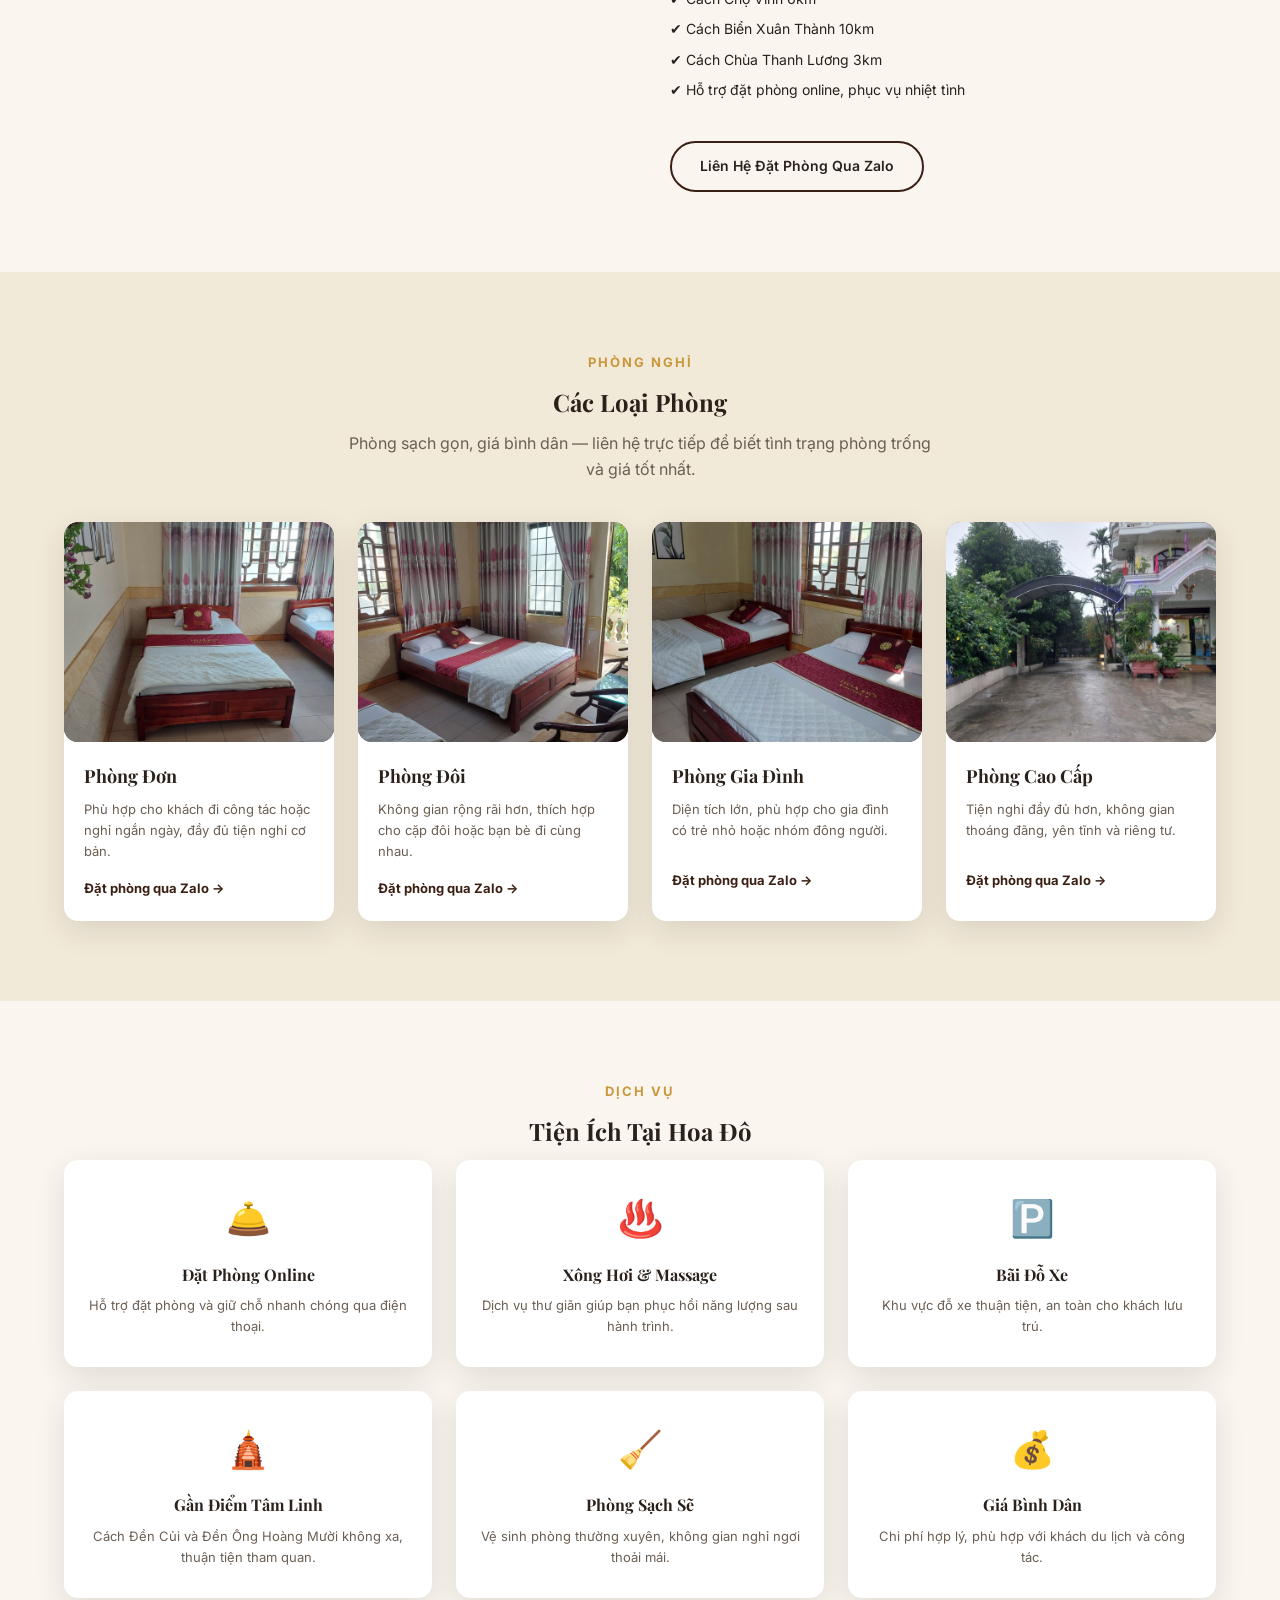
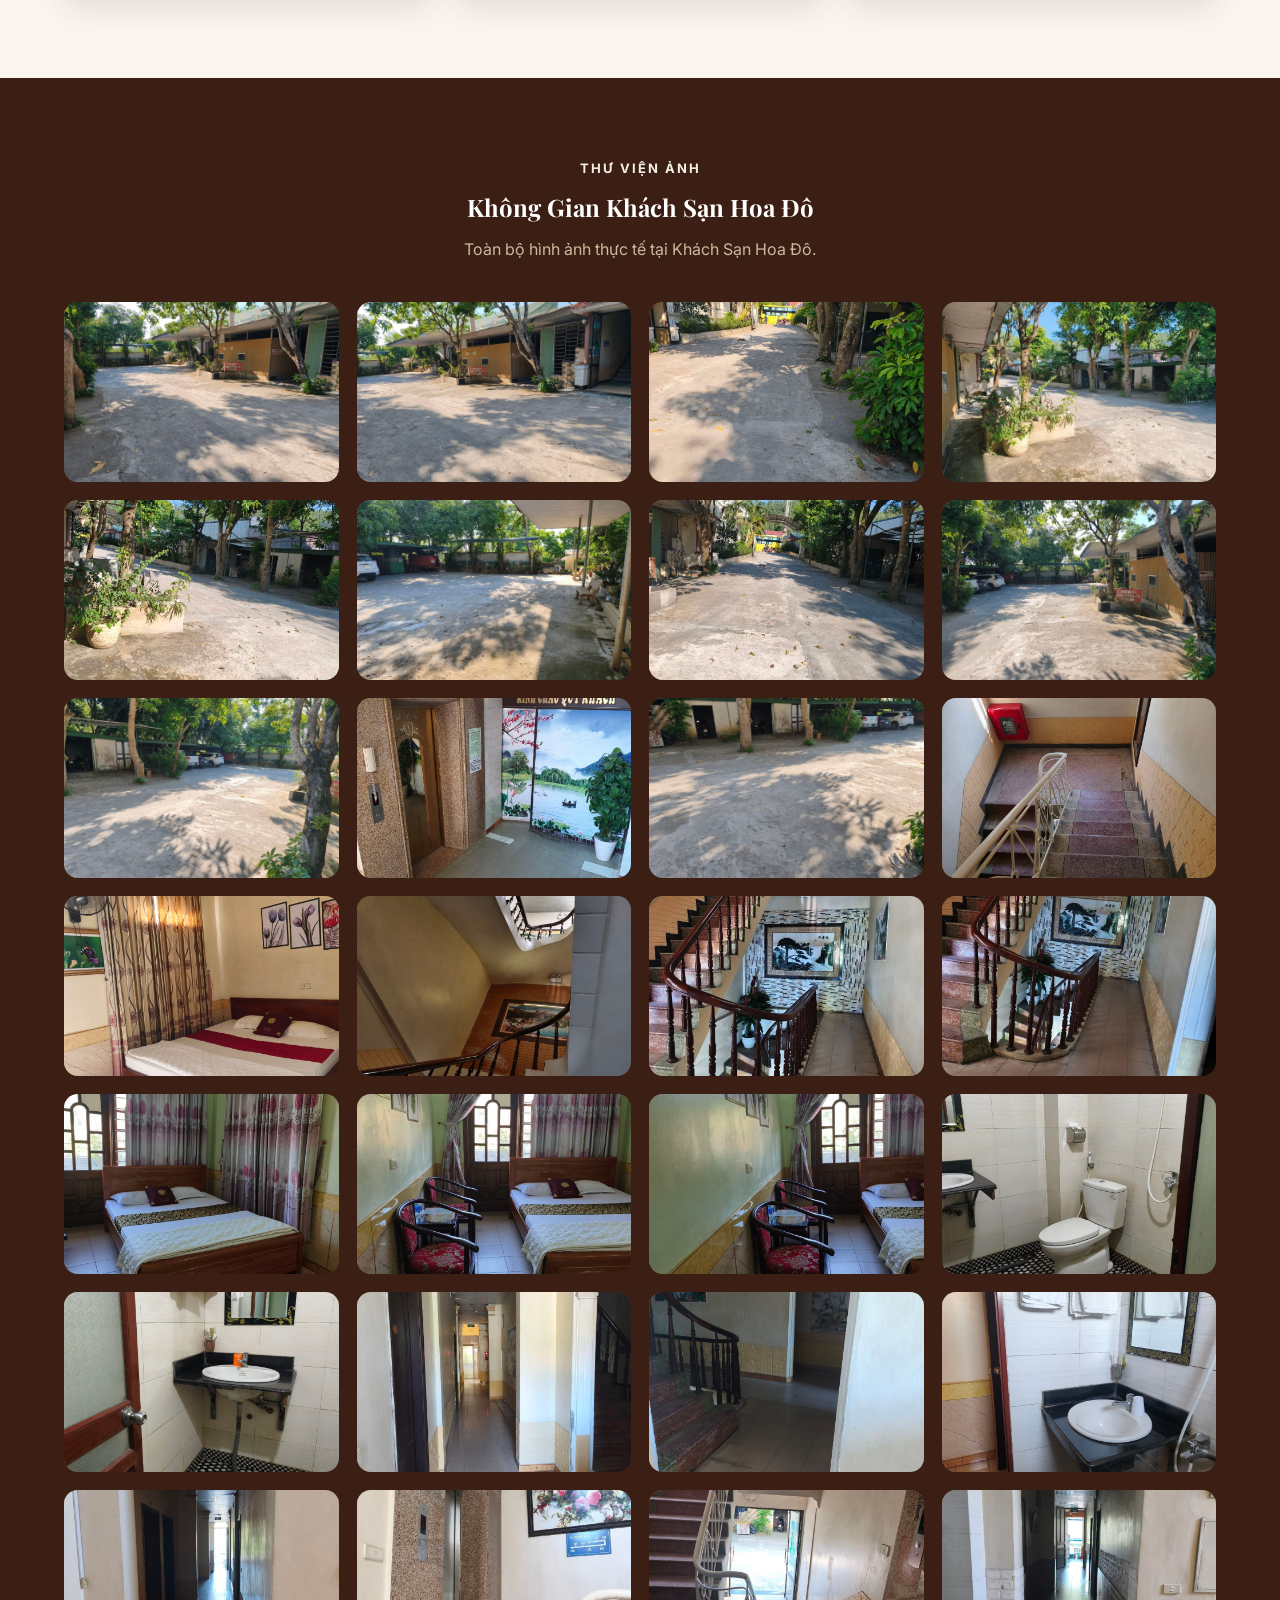
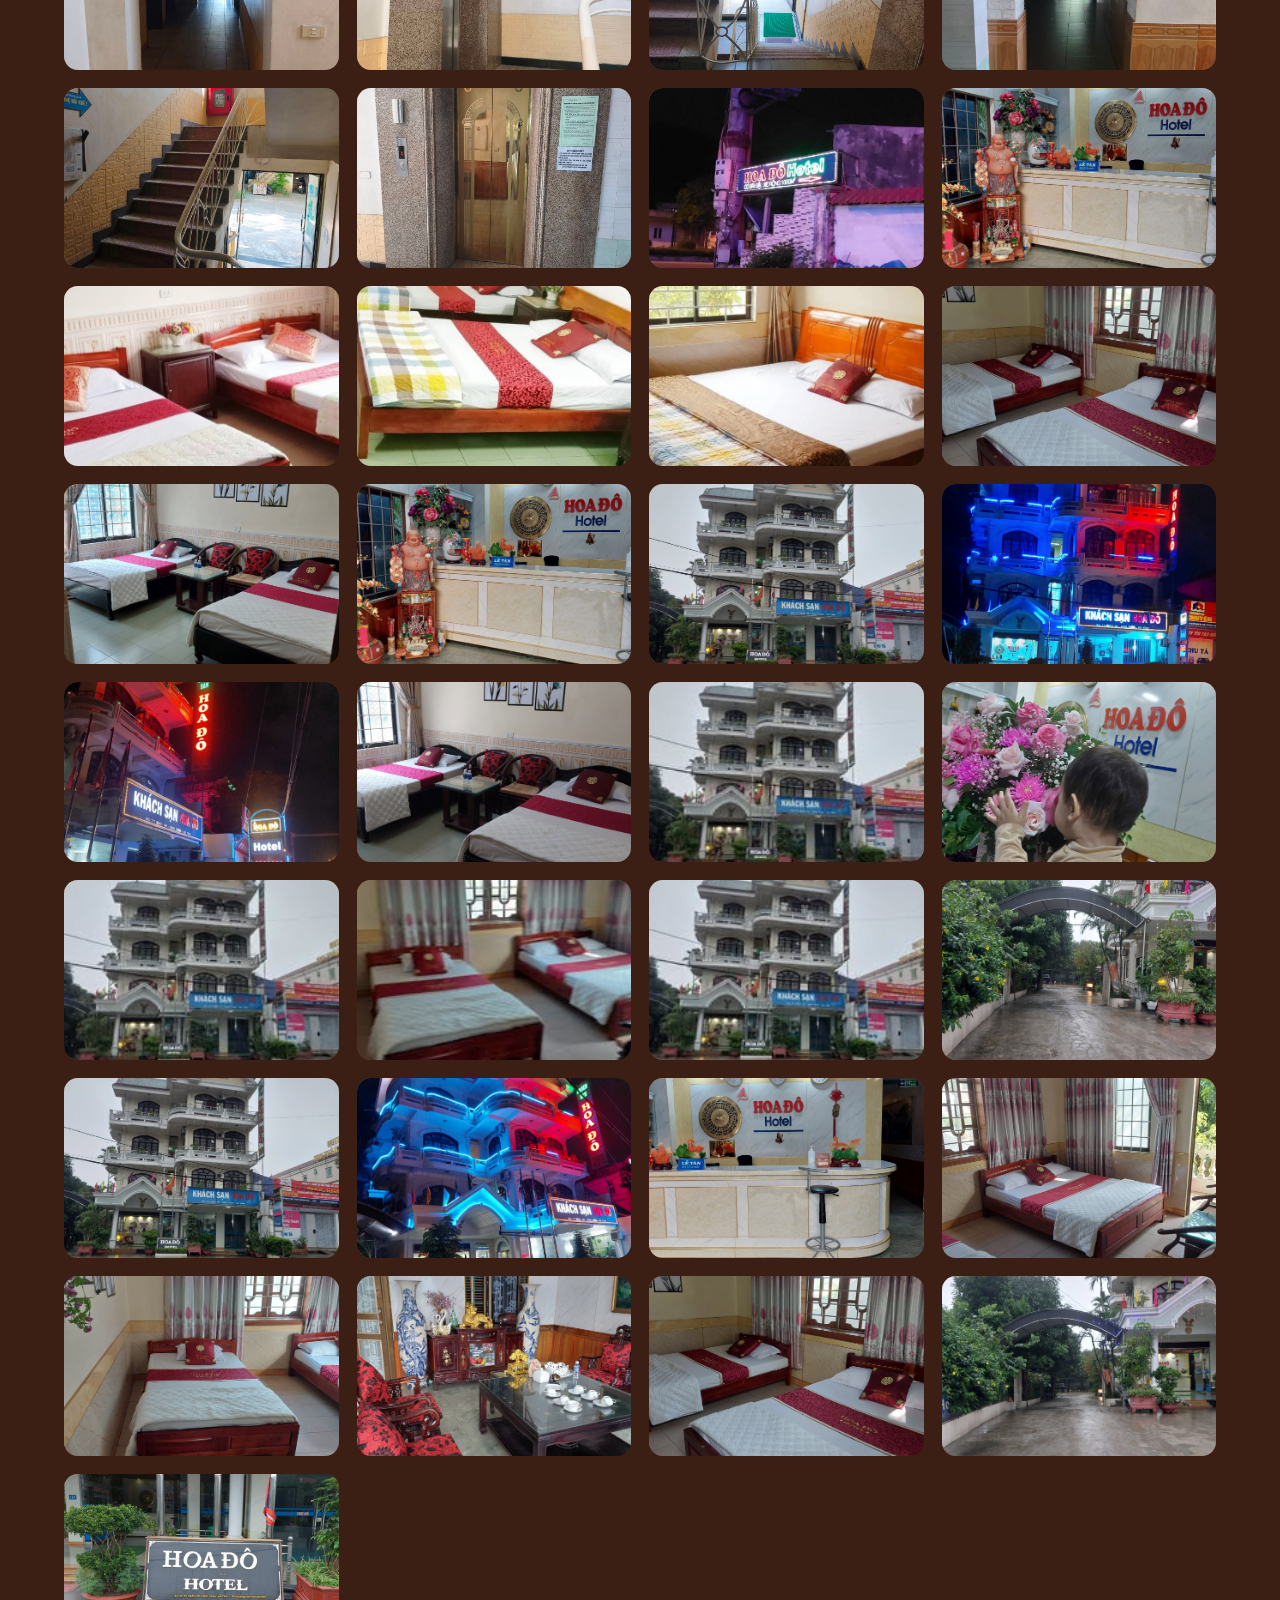
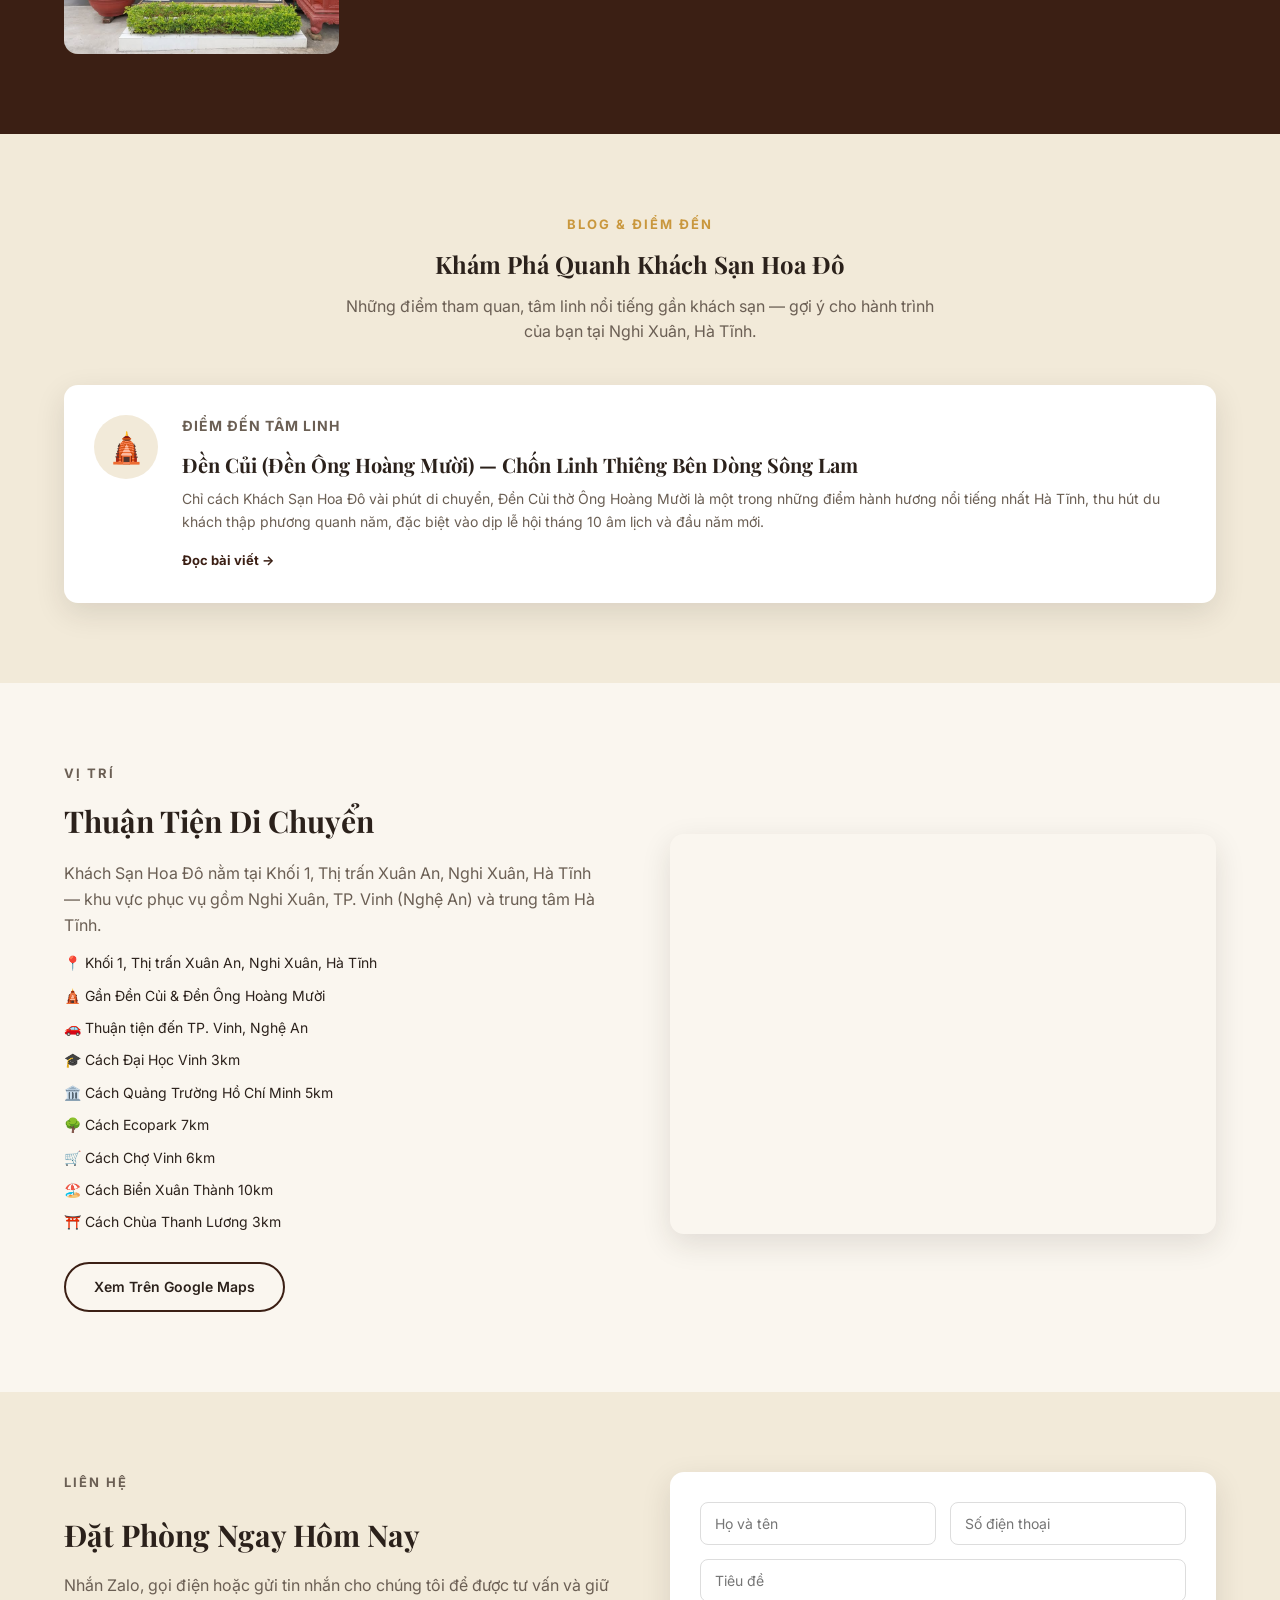
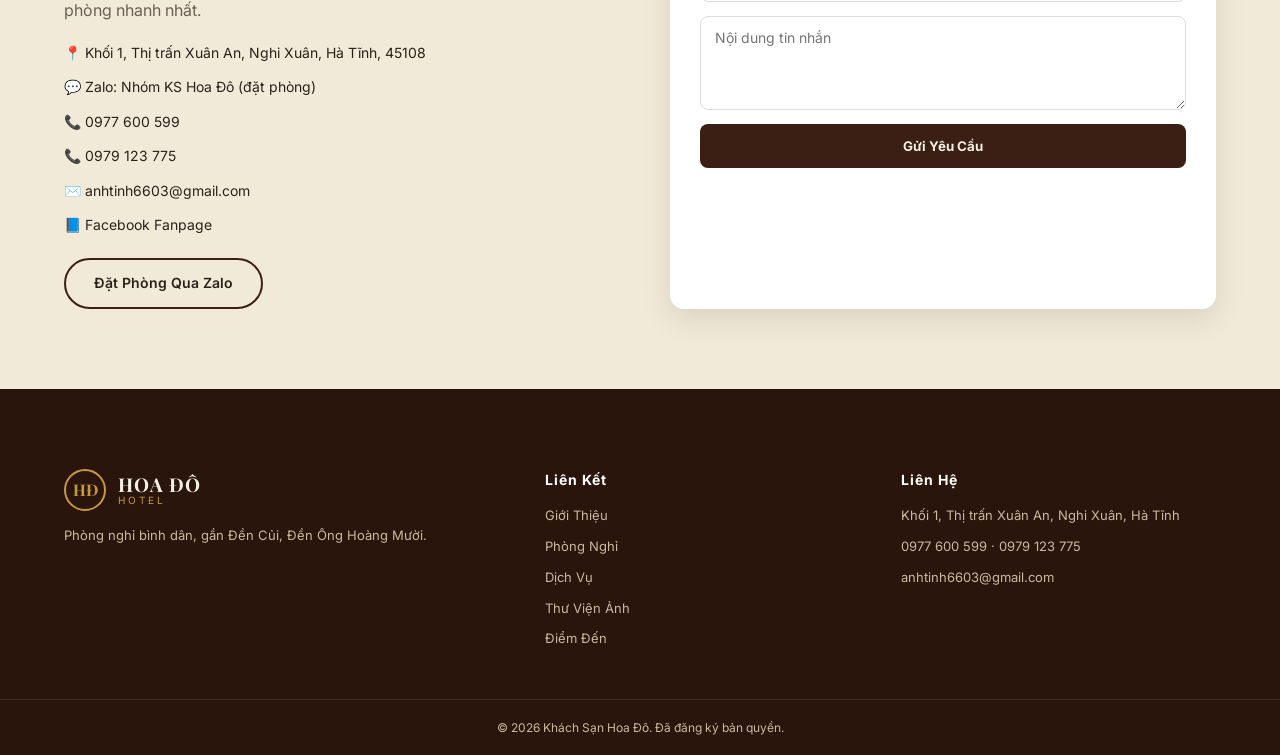
==== commit 1988a76a: "Bo sung khoang cach dia diem lan can vao phan Gioi thieu (About) Them vao danh sach diem noi bat: Da" ====
--- a/index.html
+++ b/index.html
@@ -114,6 +114,12 @@
         <li>✔ Gần bến du thuyền Giang Đình, ngắm cảnh núi Hồng - sông Lam</li>
         <li>✔ Gần Ngã ba Đồng Lộc</li>
         <li>✔ Vị trí thuận tiện đi TP. Vinh &amp; trung tâm Hà Tĩnh</li>
+        <li>✔ Cách Đại Học Vinh 3km</li>
+        <li>✔ Cách Quảng Trường Hồ Chí Minh 5km</li>
+        <li>✔ Cách Ecopark 7km</li>
+        <li>✔ Cách Chợ Vinh 6km</li>
+        <li>✔ Cách Biển Xuân Thành 10km</li>
+        <li>✔ Cách Chùa Thanh Lương 3km</li>
         <li>✔ Hỗ trợ đặt phòng online, phục vụ nhiệt tình</li>
       </ul>
       <a href="https://zalo.me/g/kcggzz594" target="_blank" rel="noopener" class="btn-outline">Liên Hệ Đặt Phòng Qua Zalo</a>
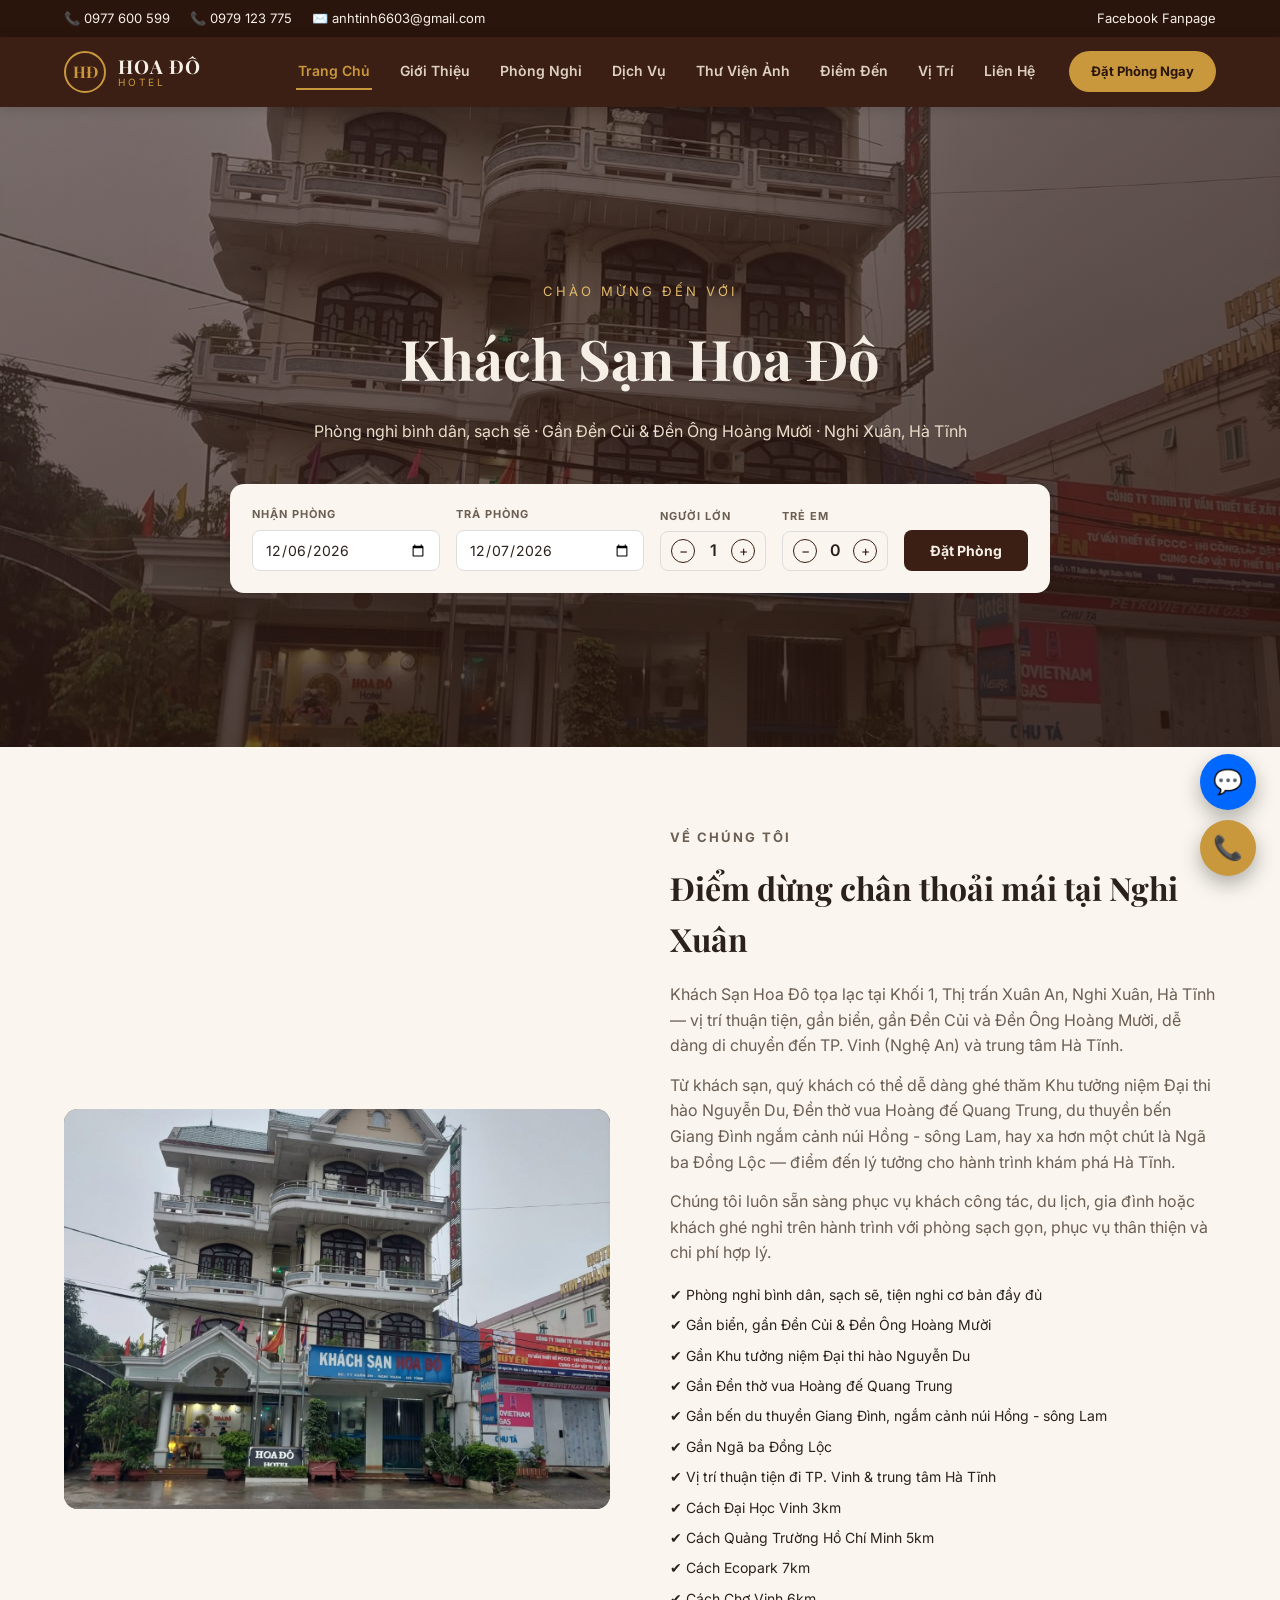
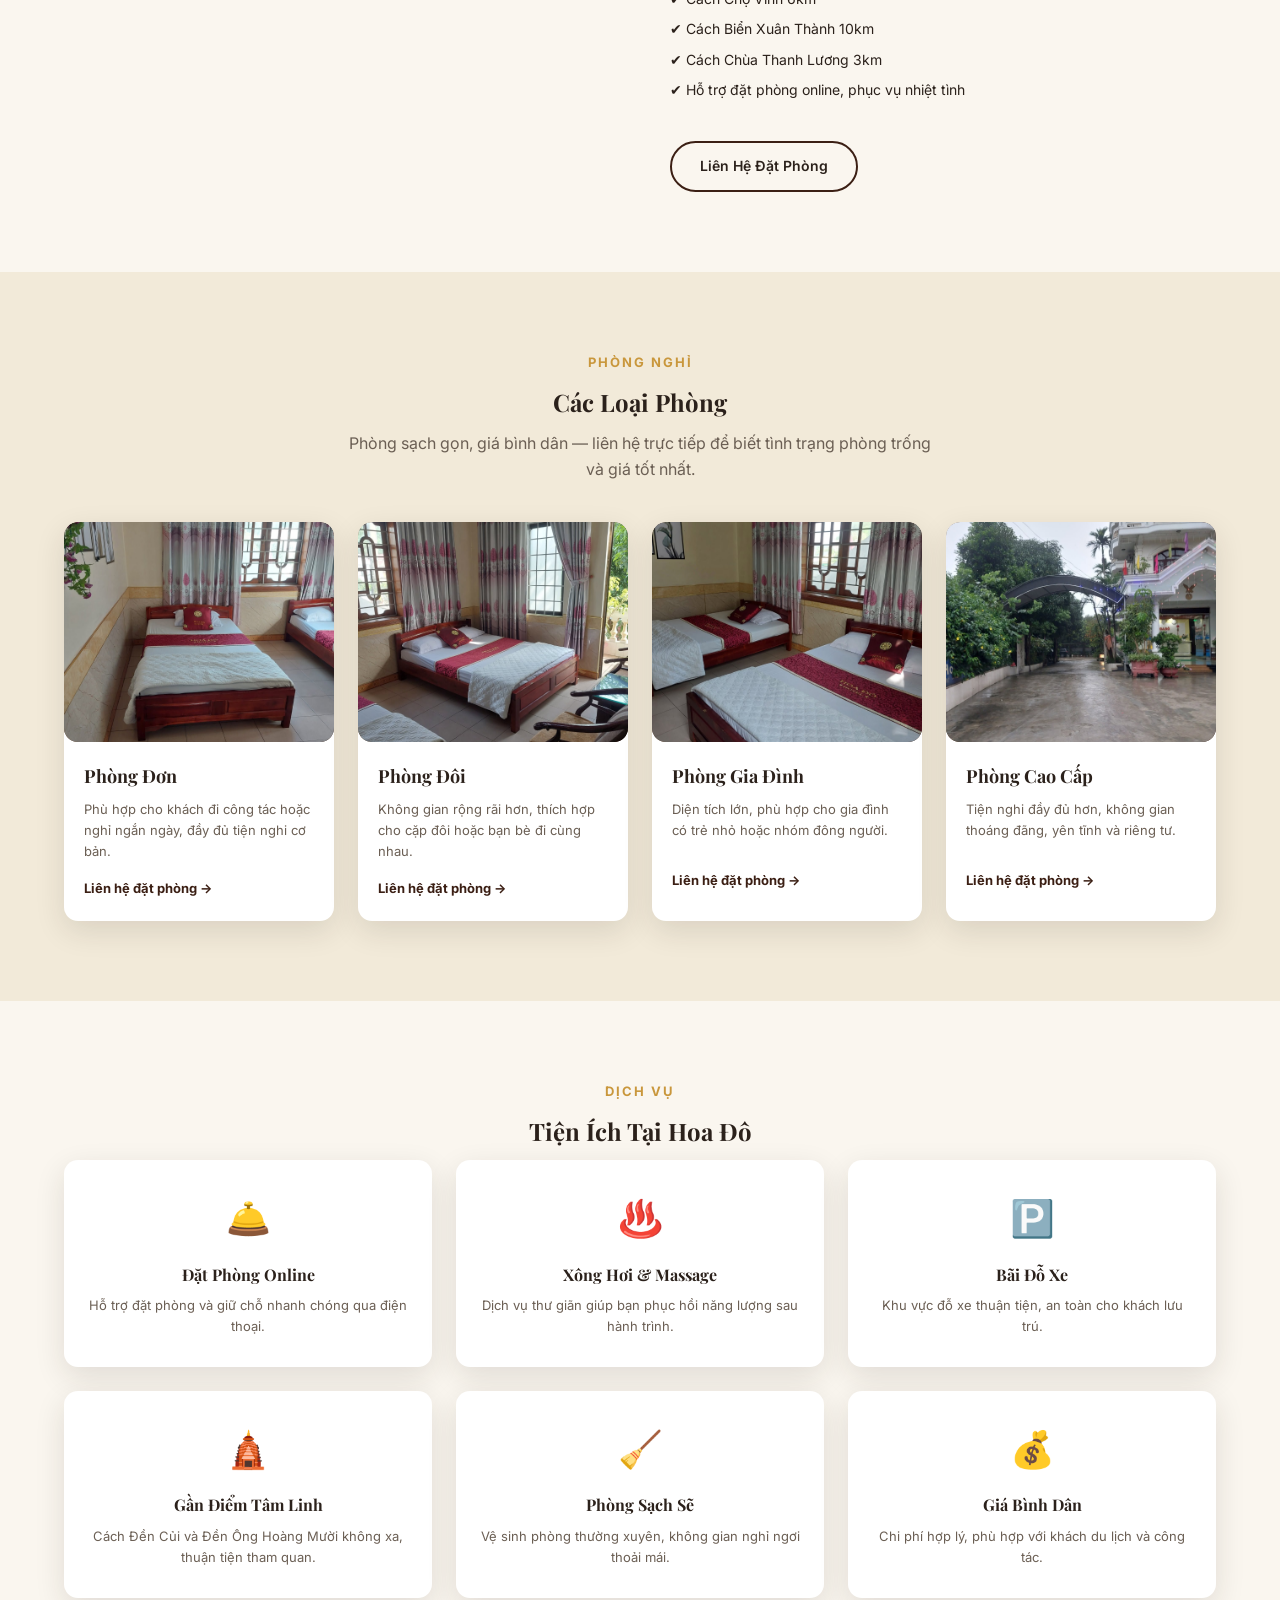
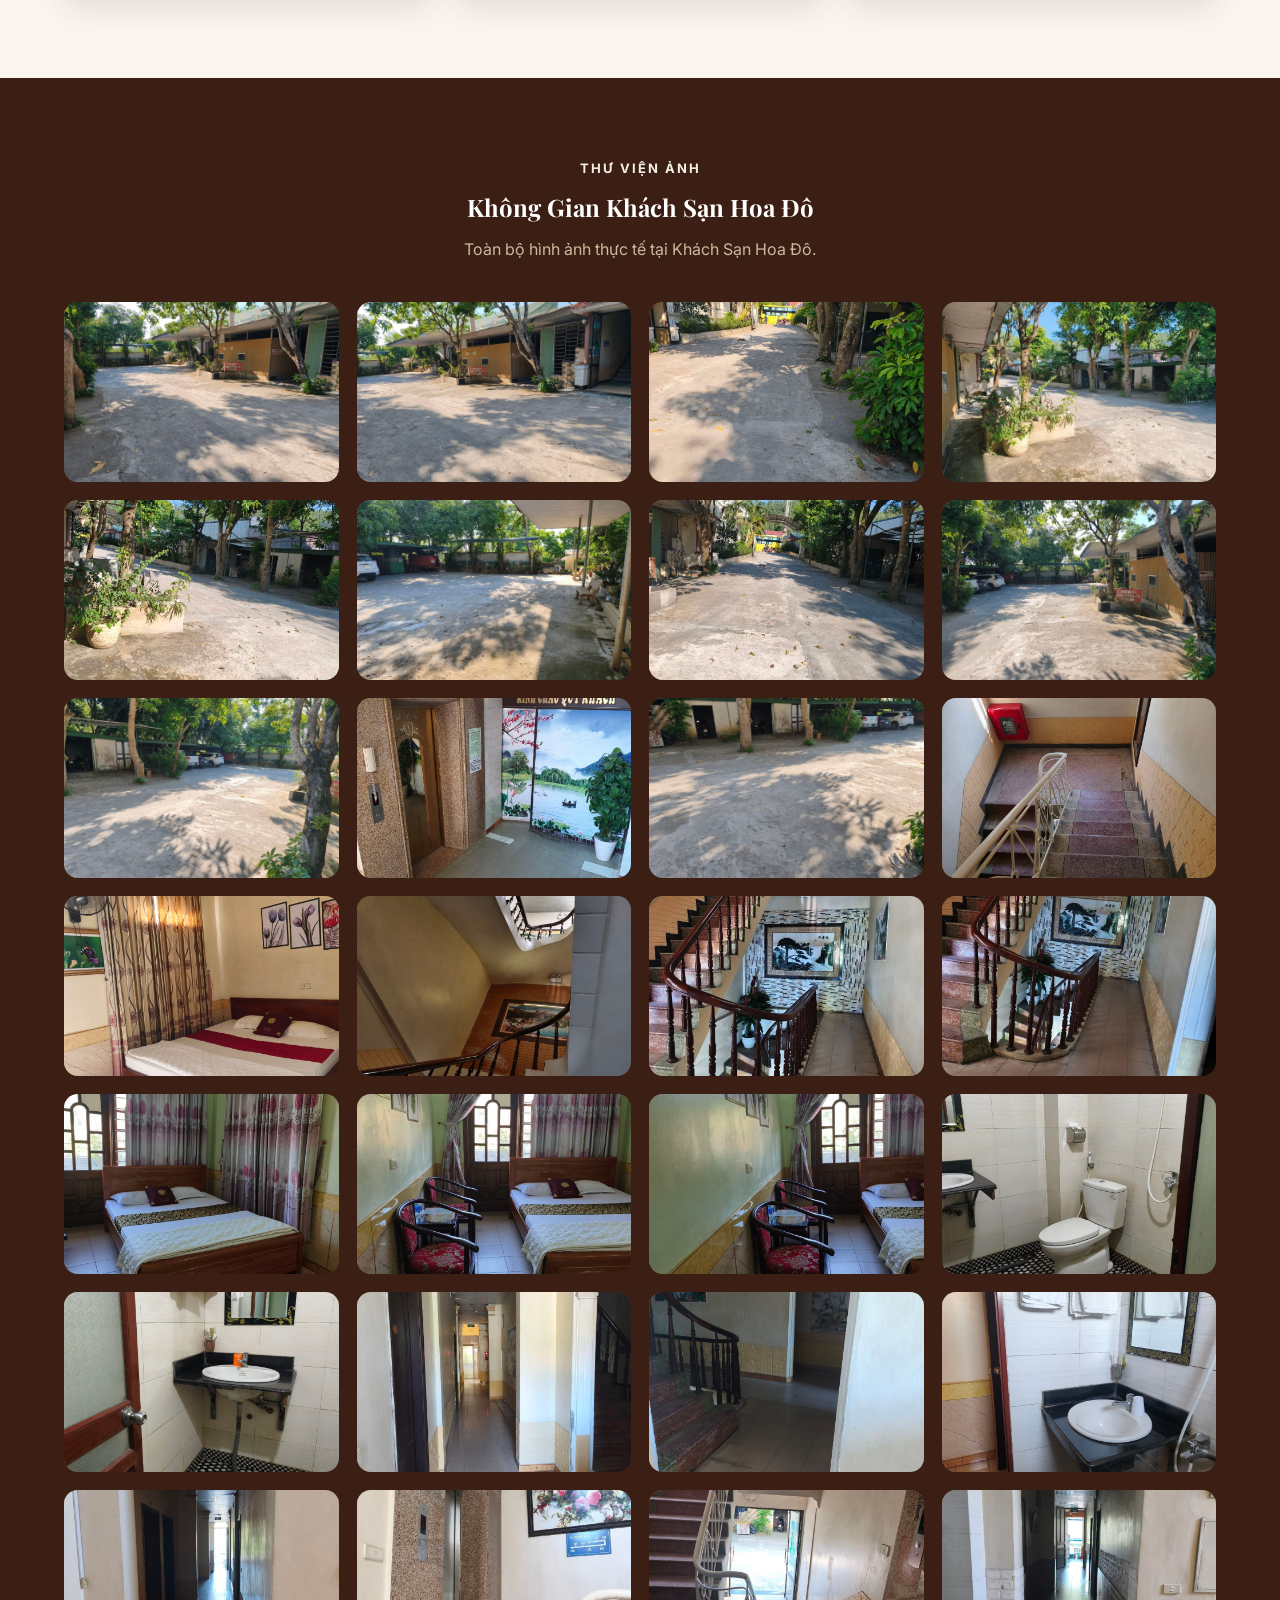
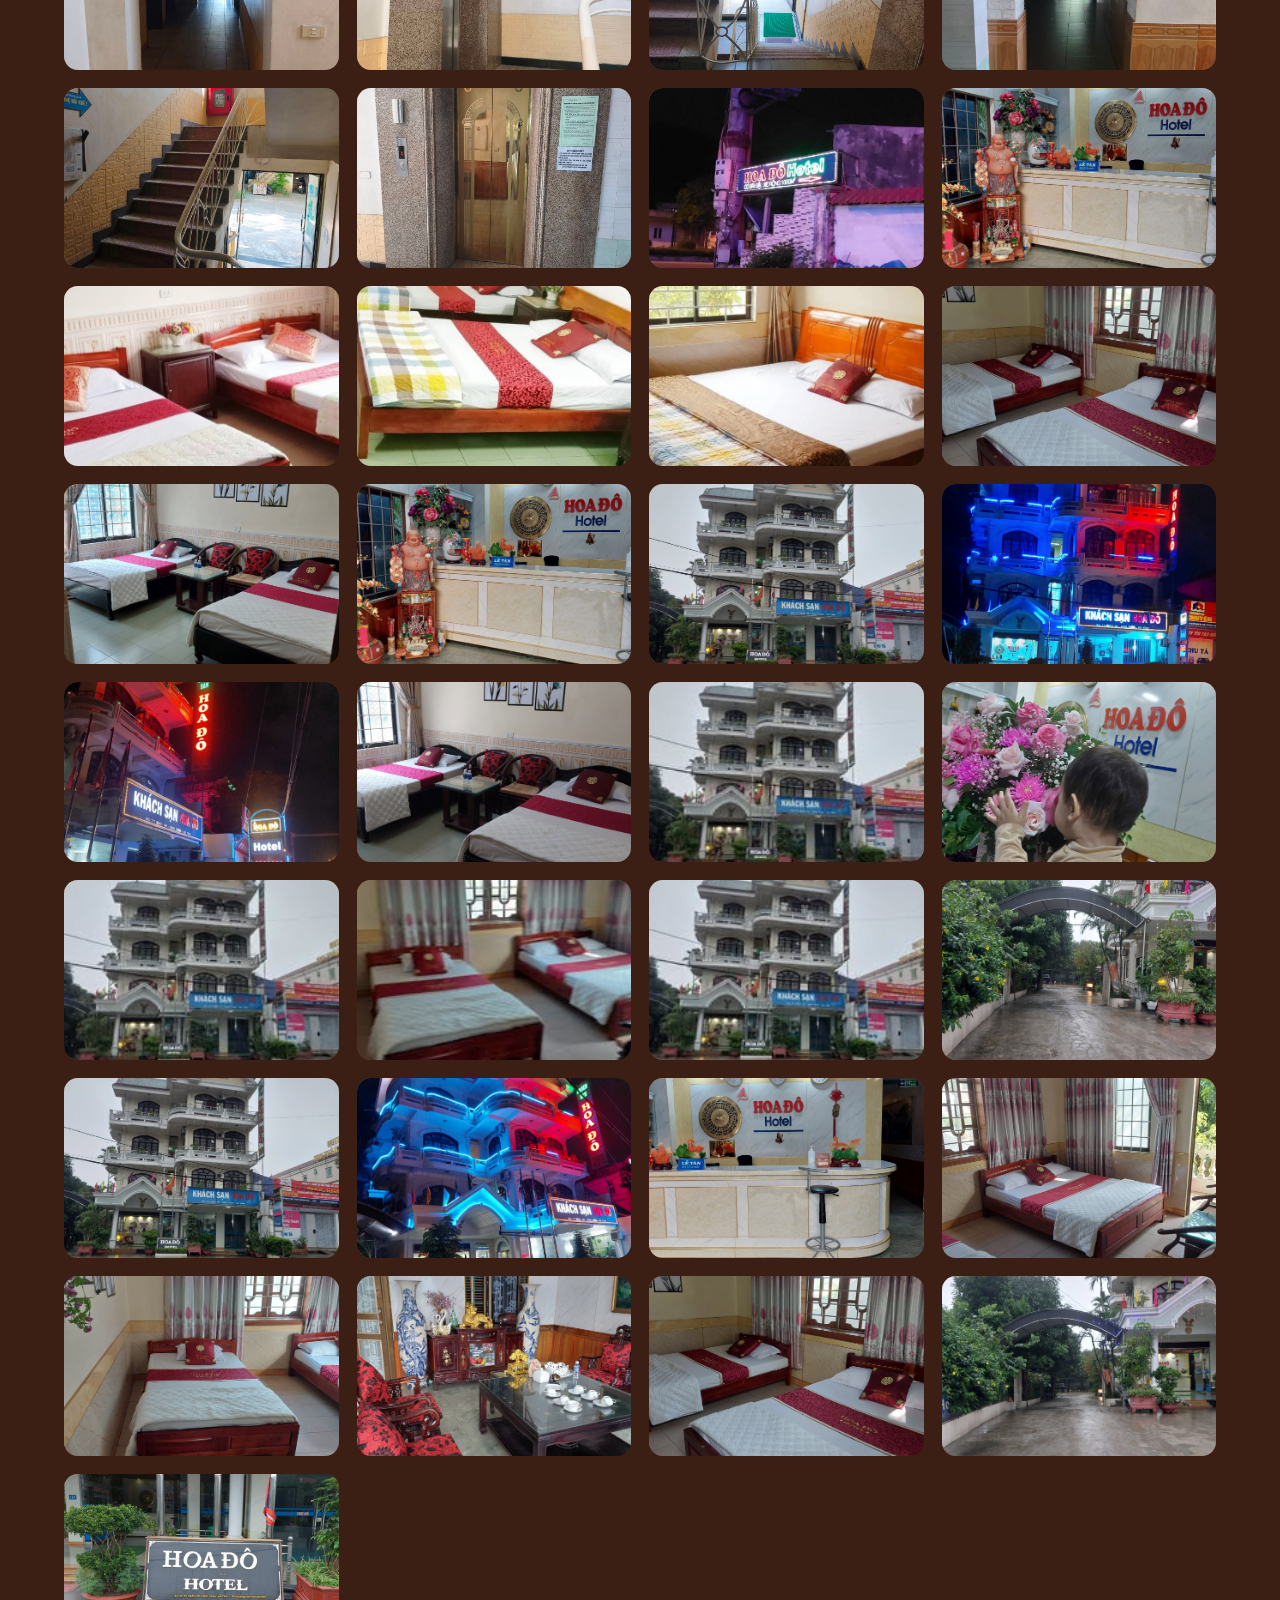
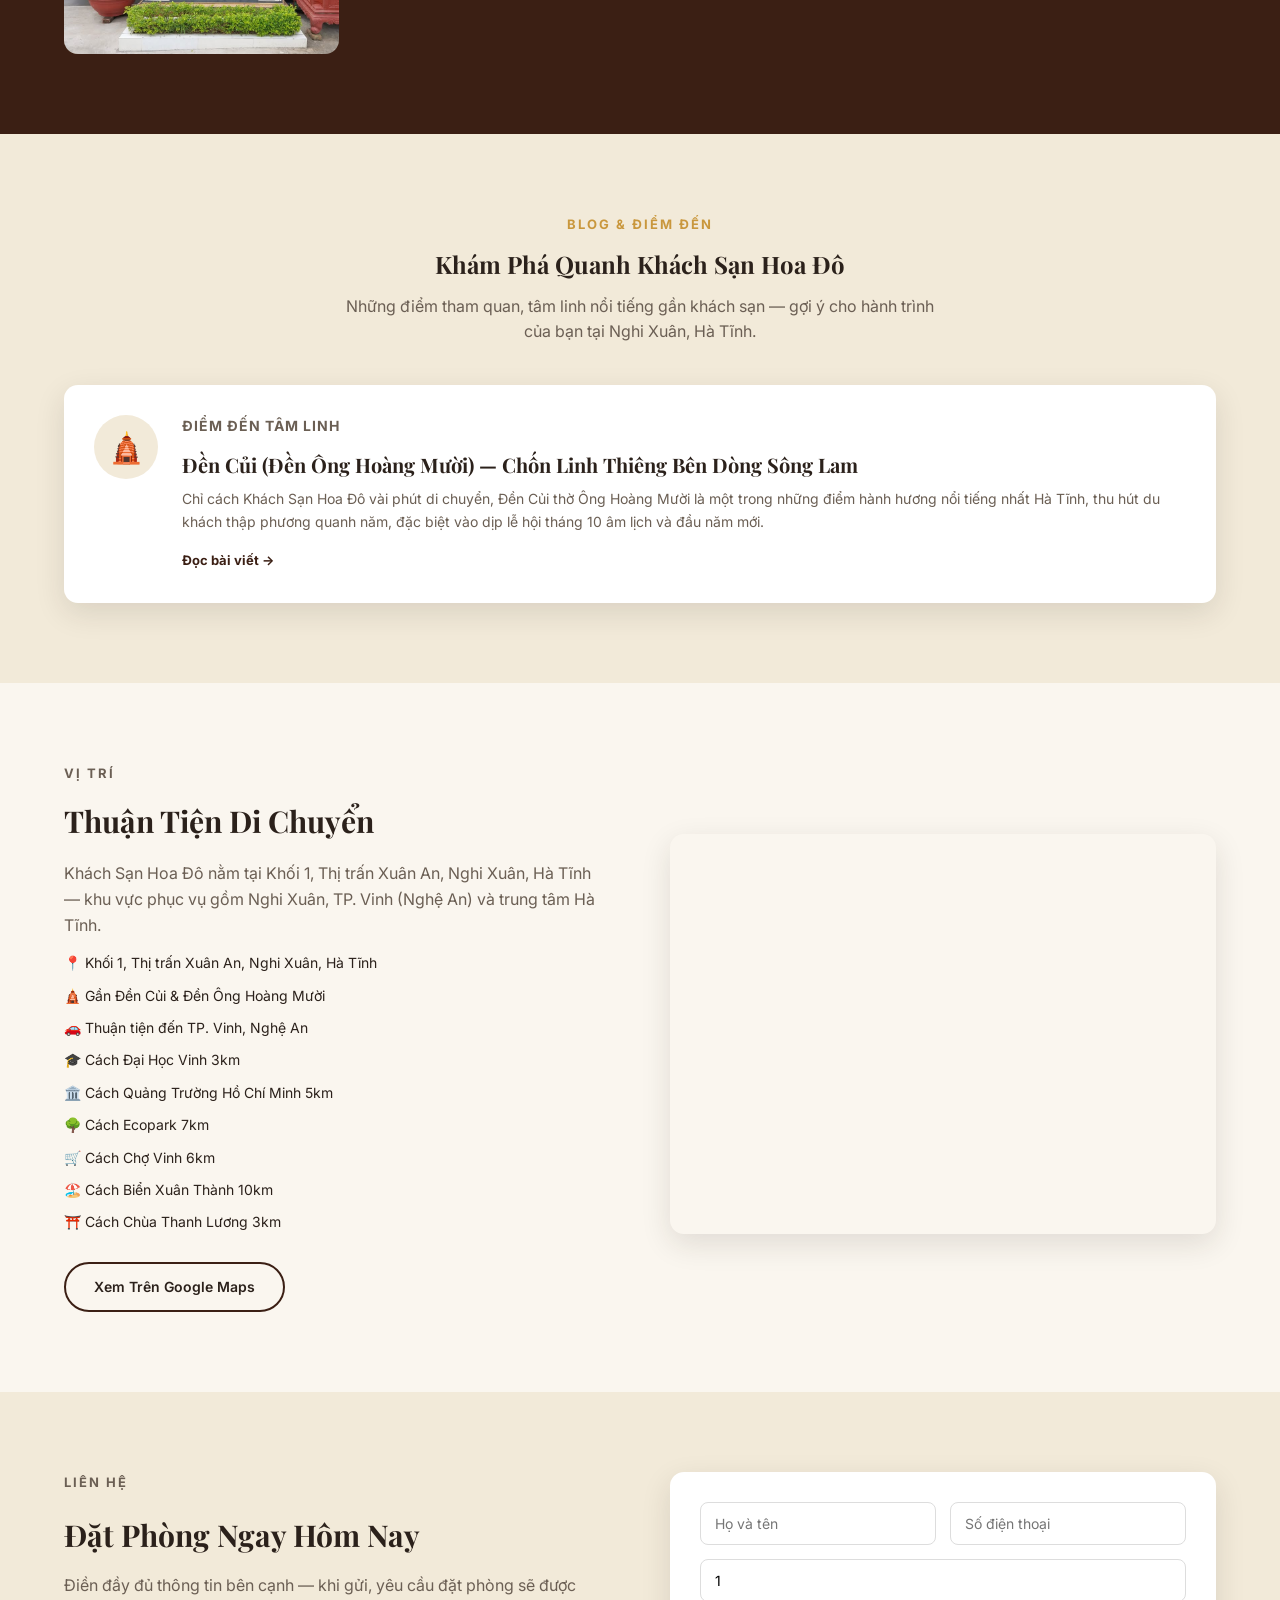
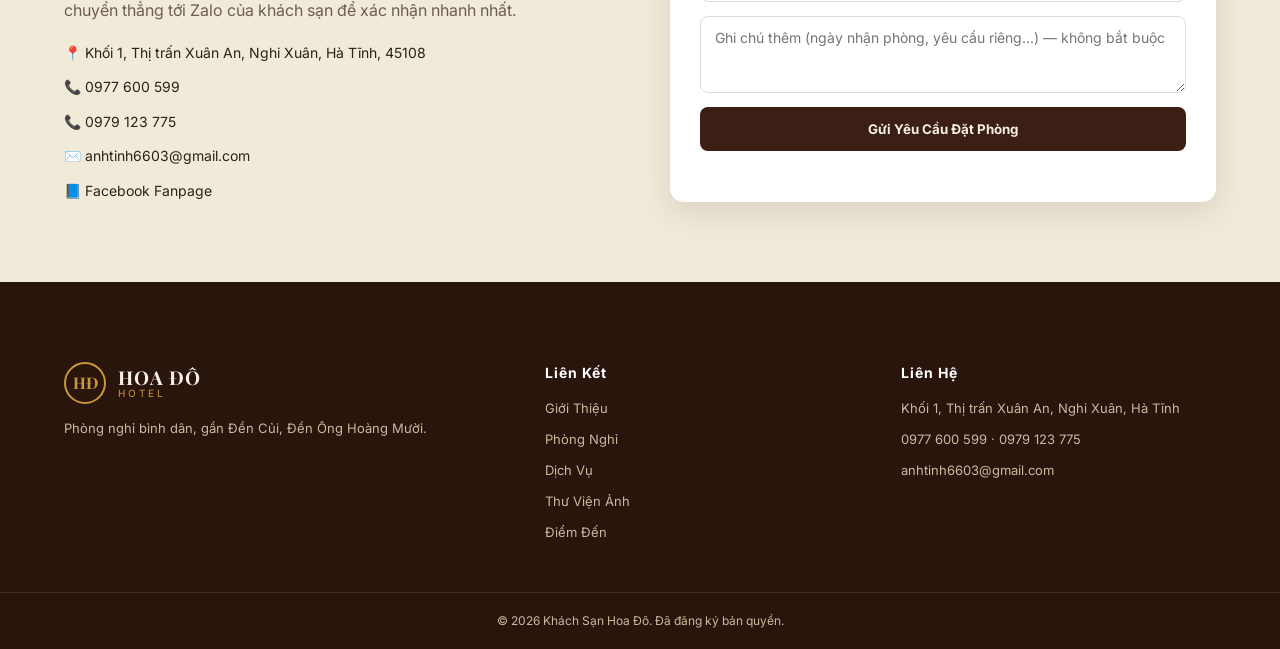
==== commit eea84454: "Doi lai luong dat phong: dung form (ten/sdt/so phong) thay vi bat vao nhom Zalo Ly do: yeu cau tham " ====
--- a/index.html
+++ b/index.html
@@ -45,7 +45,7 @@
       <a href="#contact">Liên Hệ</a>
     </nav>
 
-    <a href="https://zalo.me/g/kcggzz594" target="_blank" rel="noopener" class="book-now">Đặt Phòng Ngay</a>
+    <a href="#contact" class="book-now">Đặt Phòng Ngay</a>
 
     <button class="hamburger" id="hamburger" aria-label="Mở menu">
       <span></span><span></span><span></span>
@@ -122,7 +122,7 @@
         <li>✔ Cách Chùa Thanh Lương 3km</li>
         <li>✔ Hỗ trợ đặt phòng online, phục vụ nhiệt tình</li>
       </ul>
-      <a href="https://zalo.me/g/kcggzz594" target="_blank" rel="noopener" class="btn-outline">Liên Hệ Đặt Phòng Qua Zalo</a>
+      <a href="#contact" class="btn-outline">Liên Hệ Đặt Phòng</a>
     </div>
   </div>
 </section>
@@ -143,7 +143,7 @@
         <div class="room-body">
           <h3>Phòng Đơn</h3>
           <p>Phù hợp cho khách đi công tác hoặc nghỉ ngắn ngày, đầy đủ tiện nghi cơ bản.</p>
-          <a href="https://zalo.me/g/kcggzz594" target="_blank" rel="noopener" class="room-link">Đặt phòng qua Zalo →</a>
+          <a href="#contact" class="room-link">Liên hệ đặt phòng →</a>
         </div>
       </article>
 
@@ -155,7 +155,7 @@
         <div class="room-body">
           <h3>Phòng Đôi</h3>
           <p>Không gian rộng rãi hơn, thích hợp cho cặp đôi hoặc bạn bè đi cùng nhau.</p>
-          <a href="https://zalo.me/g/kcggzz594" target="_blank" rel="noopener" class="room-link">Đặt phòng qua Zalo →</a>
+          <a href="#contact" class="room-link">Liên hệ đặt phòng →</a>
         </div>
       </article>
 
@@ -167,7 +167,7 @@
         <div class="room-body">
           <h3>Phòng Gia Đình</h3>
           <p>Diện tích lớn, phù hợp cho gia đình có trẻ nhỏ hoặc nhóm đông người.</p>
-          <a href="https://zalo.me/g/kcggzz594" target="_blank" rel="noopener" class="room-link">Đặt phòng qua Zalo →</a>
+          <a href="#contact" class="room-link">Liên hệ đặt phòng →</a>
         </div>
       </article>
 
@@ -179,7 +179,7 @@
         <div class="room-body">
           <h3>Phòng Cao Cấp</h3>
           <p>Tiện nghi đầy đủ hơn, không gian thoáng đãng, yên tĩnh và riêng tư.</p>
-          <a href="https://zalo.me/g/kcggzz594" target="_blank" rel="noopener" class="room-link">Đặt phòng qua Zalo →</a>
+          <a href="#contact" class="room-link">Liên hệ đặt phòng →</a>
         </div>
       </article>
     </div>
@@ -521,16 +521,14 @@
     <div class="contact-info">
       <p class="eyebrow">Liên Hệ</p>
       <h2>Đặt Phòng Ngay Hôm Nay</h2>
-      <p>Nhắn Zalo, gọi điện hoặc gửi tin nhắn cho chúng tôi để được tư vấn và giữ phòng nhanh nhất.</p>
+      <p>Điền đầy đủ thông tin bên cạnh — khi gửi, yêu cầu đặt phòng sẽ được chuyển thẳng tới Zalo của khách sạn để xác nhận nhanh nhất.</p>
       <ul class="contact-list">
         <li>📍 Khối 1, Thị trấn Xuân An, Nghi Xuân, Hà Tĩnh, 45108</li>
-        <li>💬 <a href="https://zalo.me/g/kcggzz594" target="_blank" rel="noopener">Zalo: Nhóm KS Hoa Đô (đặt phòng)</a></li>
         <li>📞 <a href="tel:+84977600599">0977 600 599</a></li>
         <li>📞 <a href="tel:+84979123775">0979 123 775</a></li>
         <li>✉️ <a href="mailto:anhtinh6603@gmail.com">anhtinh6603@gmail.com</a></li>
         <li>📘 <a href="https://www.facebook.com/profile.php?id=100083118018930" target="_blank" rel="noopener">Facebook Fanpage</a></li>
       </ul>
-      <a href="https://zalo.me/g/kcggzz594" target="_blank" rel="noopener" class="btn-outline">Đặt Phòng Qua Zalo</a>
     </div>
 
     <form class="contact-form" id="contactForm">
@@ -538,9 +536,10 @@
         <input type="text" id="cfName" placeholder="Họ và tên" required>
         <input type="tel" id="cfPhone" placeholder="Số điện thoại" required>
       </div>
-      <input type="text" id="cfSubject" placeholder="Tiêu đề" required>
-      <textarea id="cfMessage" rows="4" placeholder="Nội dung tin nhắn" required></textarea>
-      <button type="submit" class="cf-submit">Gửi Yêu Cầu</button>
+      <input type="number" id="cfRooms" min="1" value="1" placeholder="Số phòng cần đặt" required>
+      <textarea id="cfMessage" rows="3" placeholder="Ghi chú thêm (ngày nhận phòng, yêu cầu riêng...) — không bắt buộc"></textarea>
+      <button type="submit" class="cf-submit">Gửi Yêu Cầu Đặt Phòng</button>
+      <p id="cfSentNote" class="cf-sent-note" style="display:none;"></p>
     </form>
   </div>
 </section>
@@ -578,7 +577,7 @@
   </div>
 </footer>
 
-<a href="https://zalo.me/g/kcggzz594" target="_blank" rel="noopener" class="fab-zalo" aria-label="Đặt phòng qua Zalo">💬</a>
+<a href="#contact" class="fab-zalo" aria-label="Đặt phòng ngay">💬</a>
 <a href="tel:+84977600599" class="fab-call" aria-label="Gọi ngay">📞</a>
 
 <script src="script.js"></script>
--- a/styles.css
+++ b/styles.css
@@ -423,6 +423,15 @@
   font-weight:700;
 }
 .cf-submit:hover{background:var(--maroon-dark);}
+.cf-sent-note{
+  background:#e8f5ee;
+  color:#1e6b45;
+  border:1px solid #bfe3cf;
+  border-radius:8px;
+  padding:12px 14px;
+  font-size:13px;
+  line-height:1.5;
+}
 
 @media (max-width:850px){
   .contact-grid{grid-template-columns:1fr;gap:30px;}
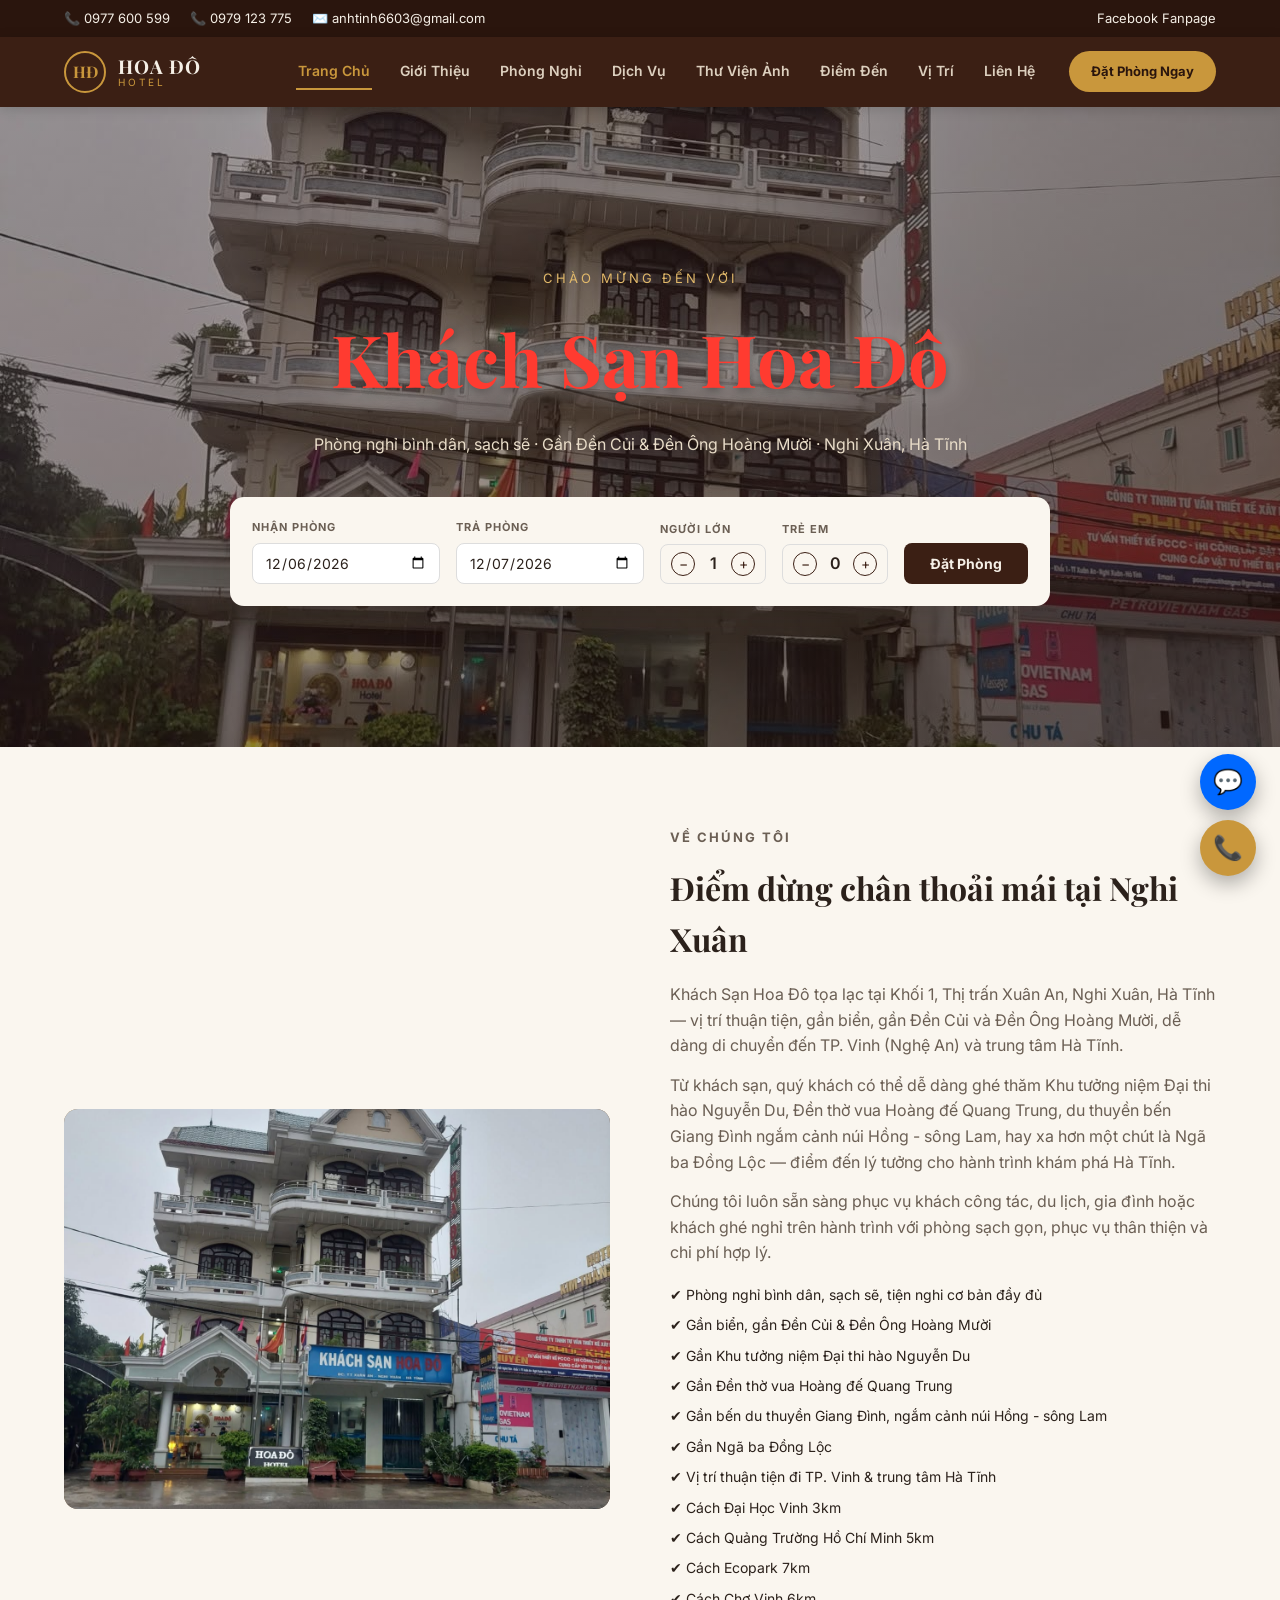
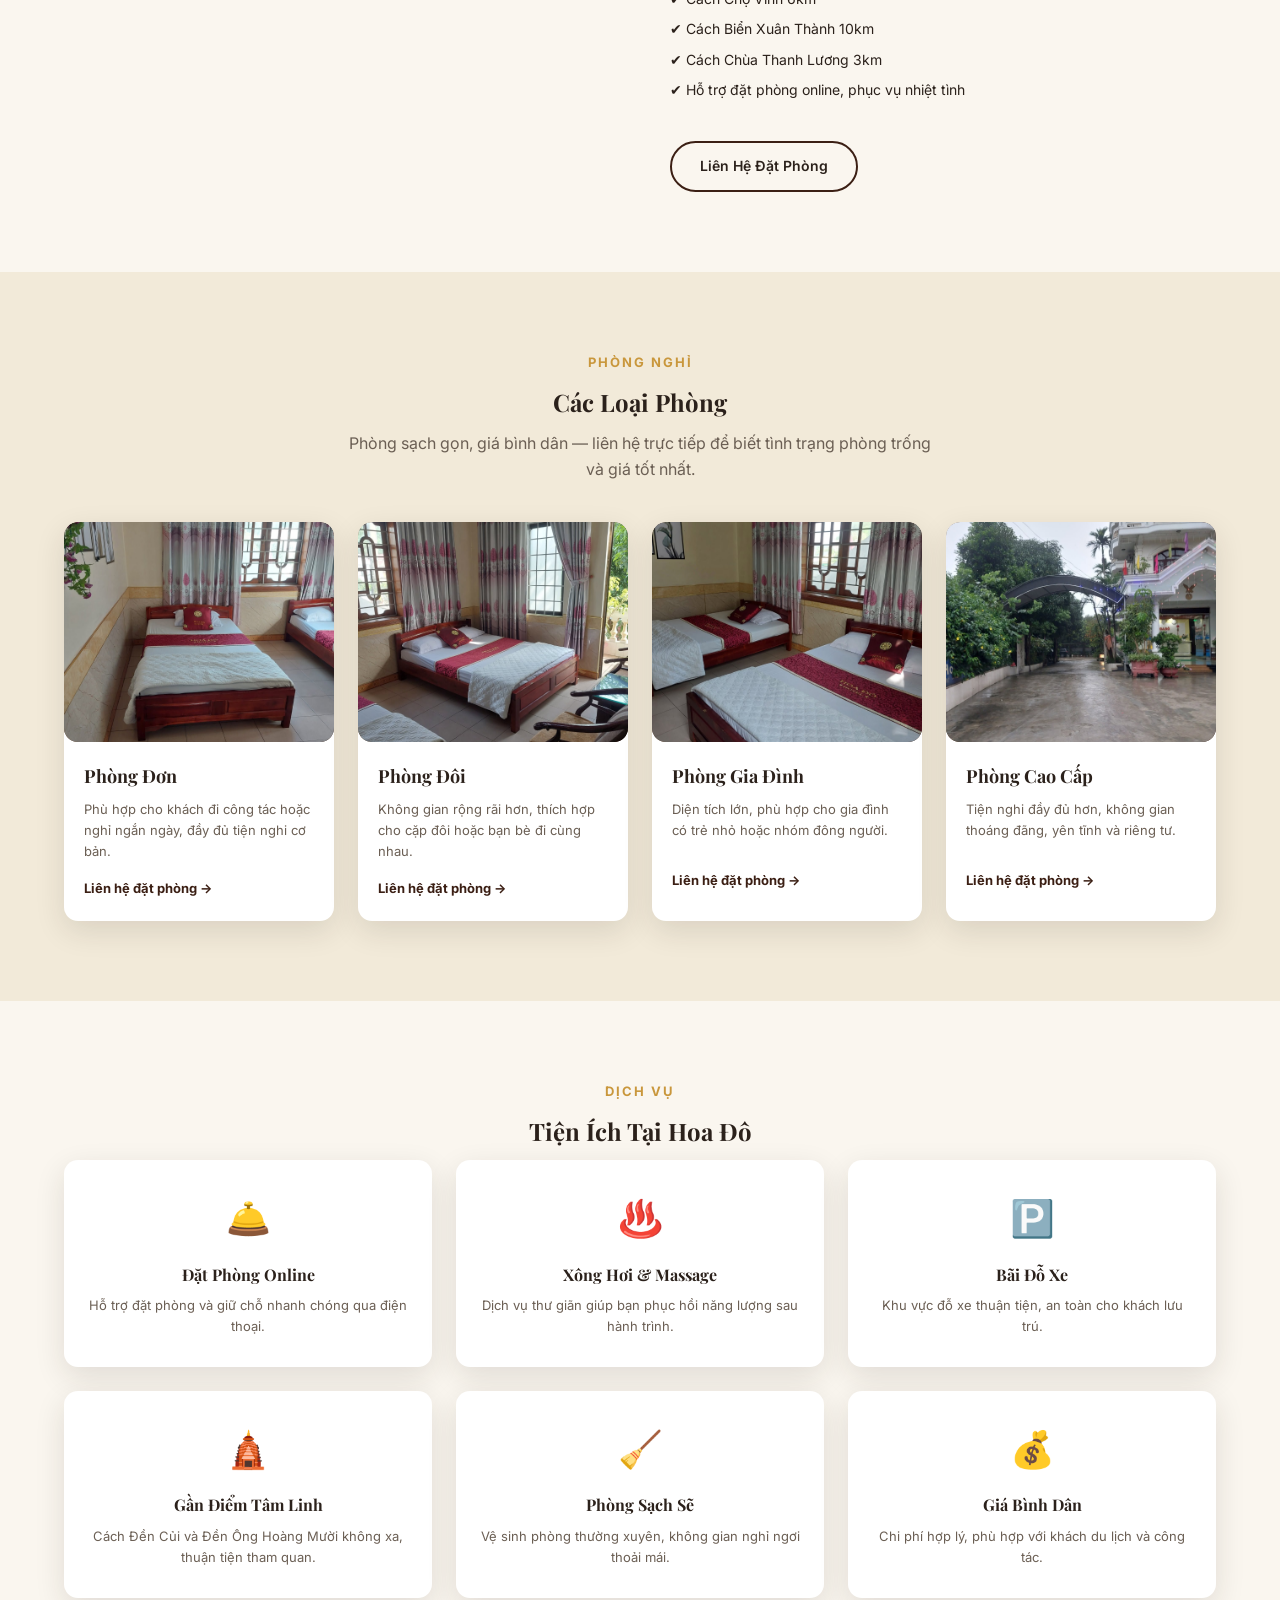
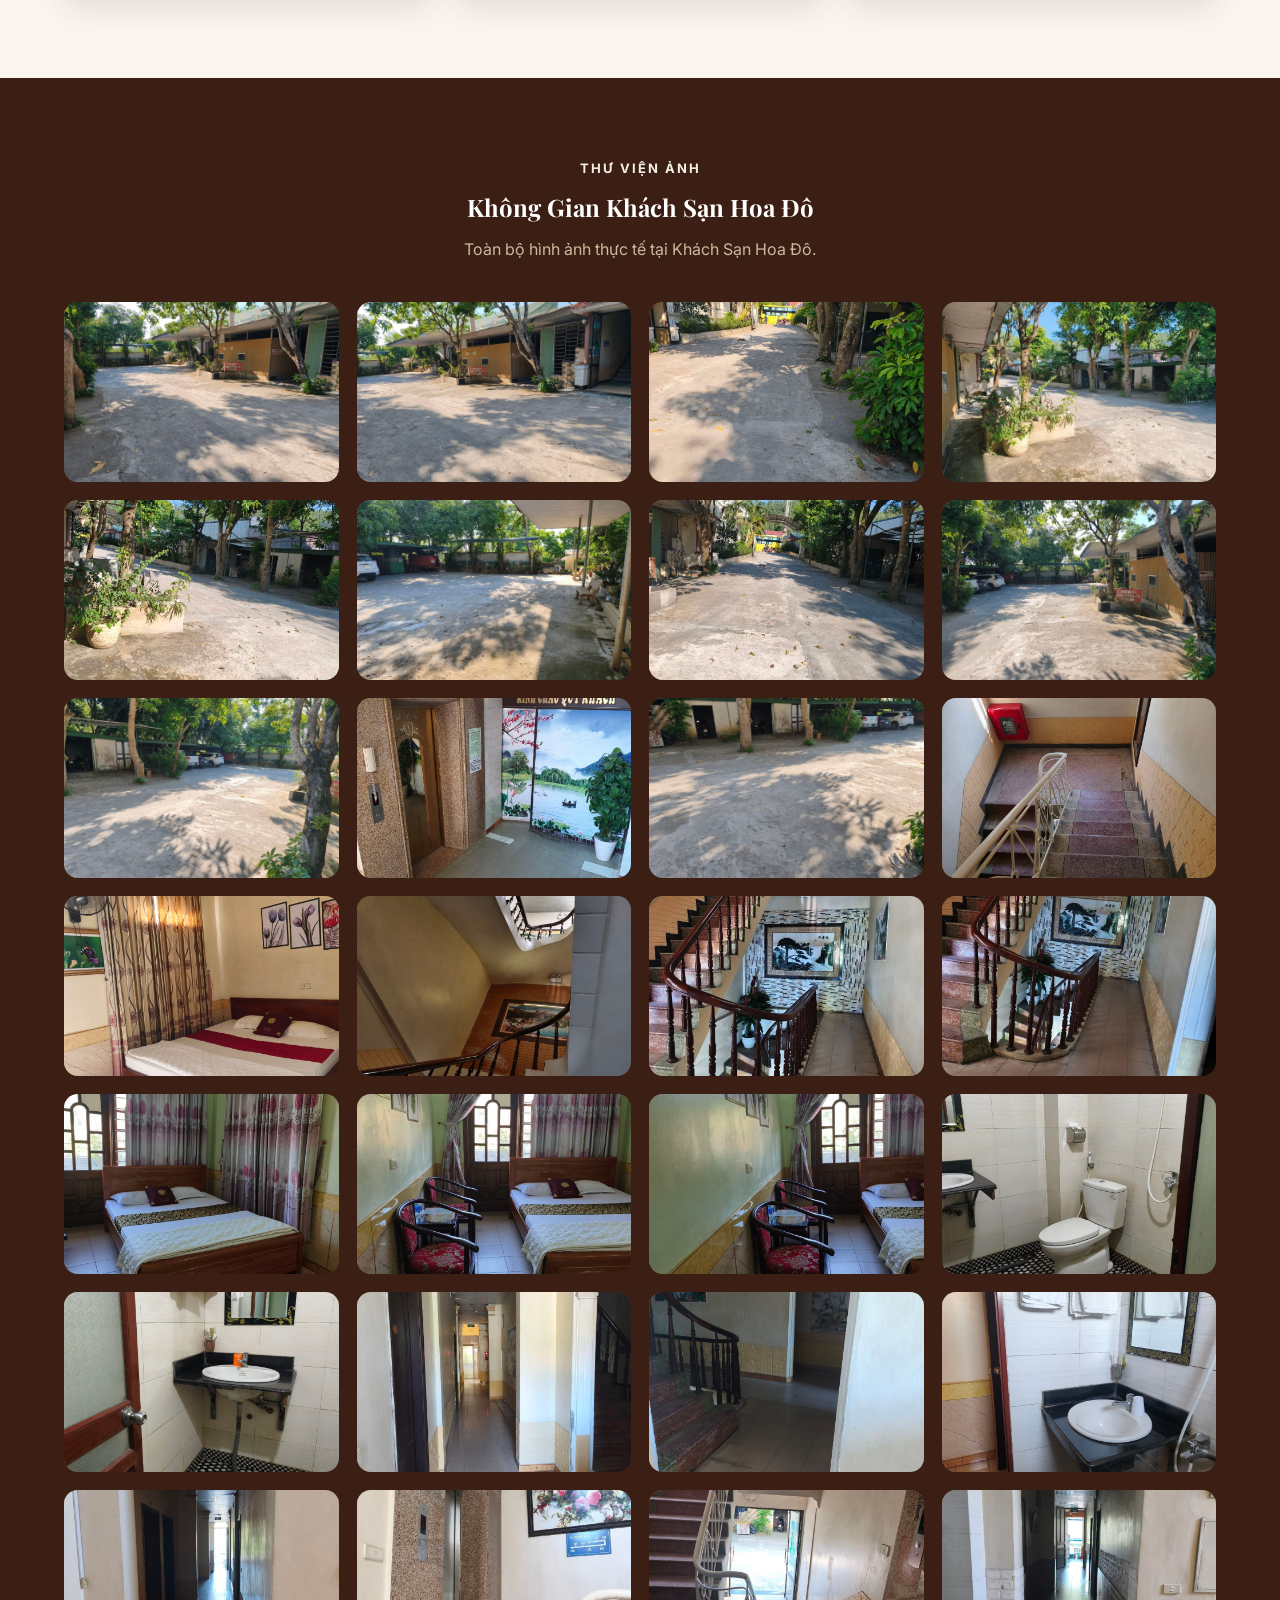
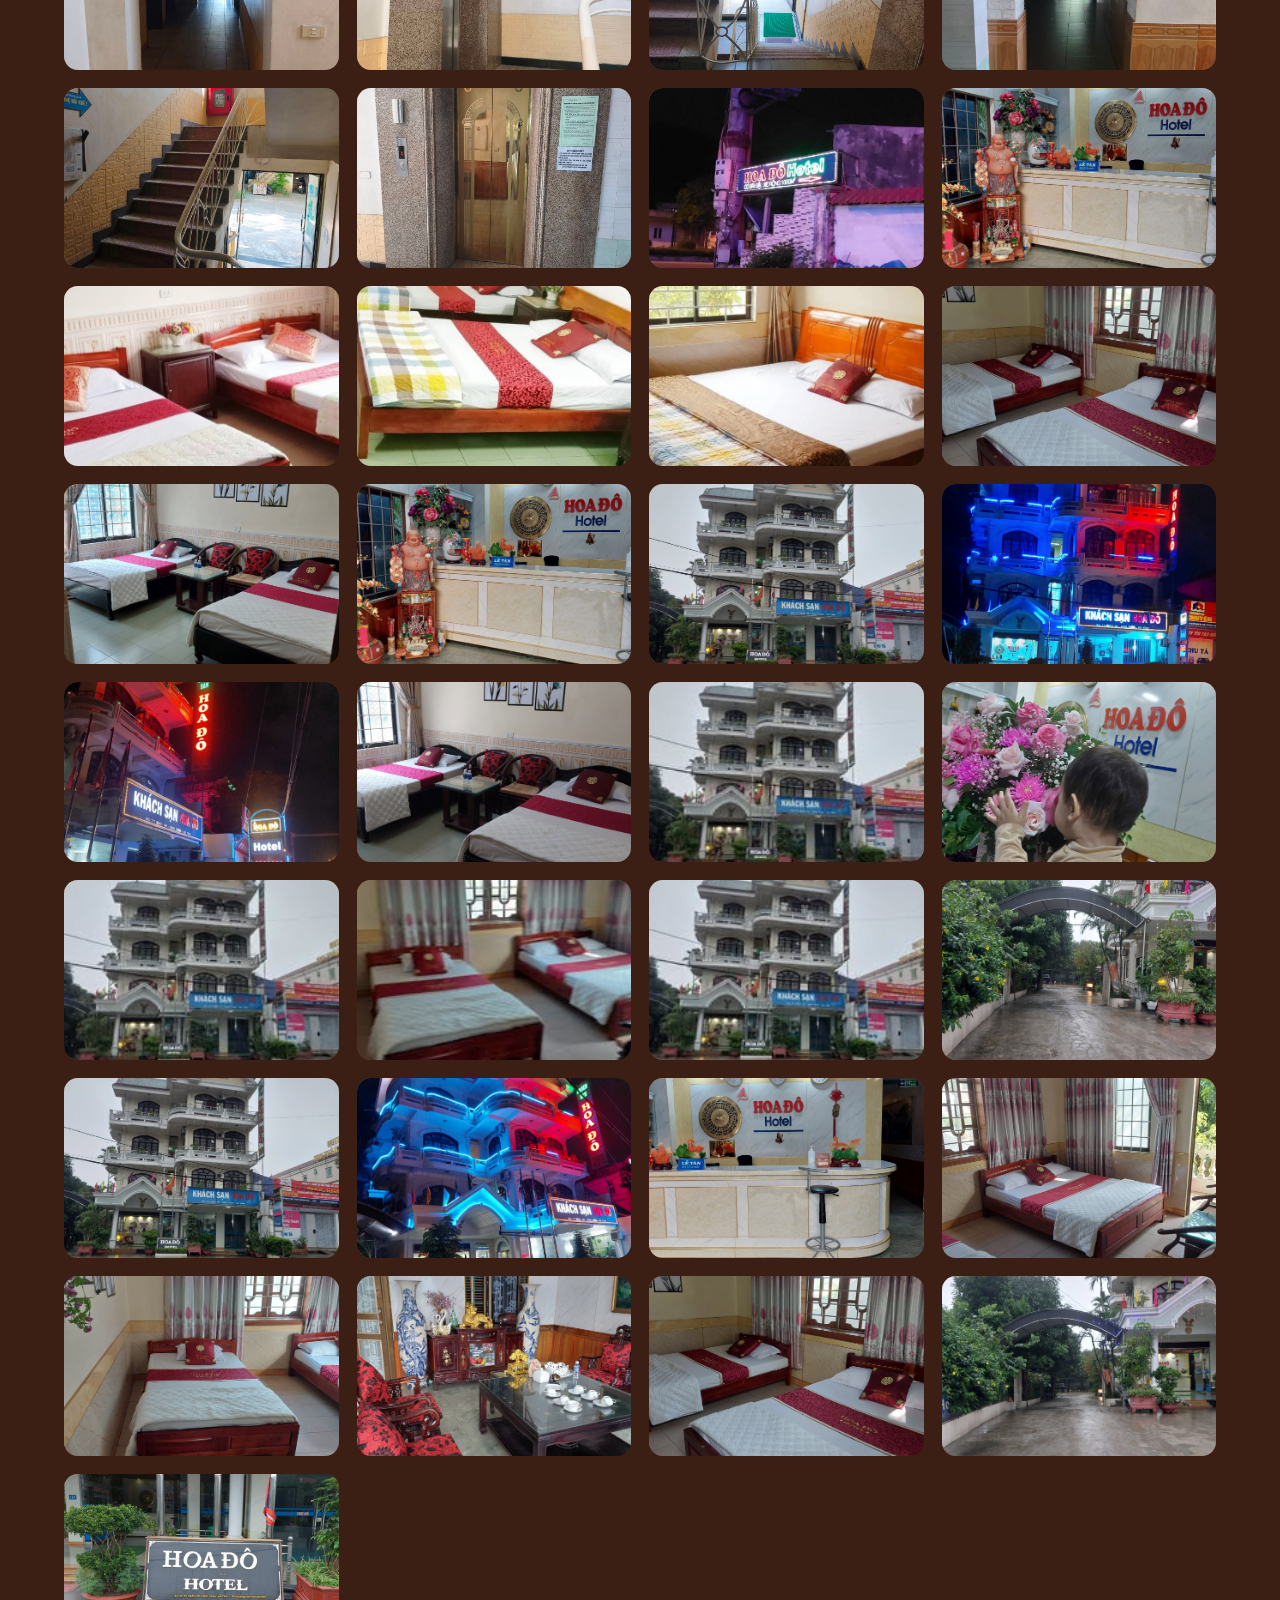
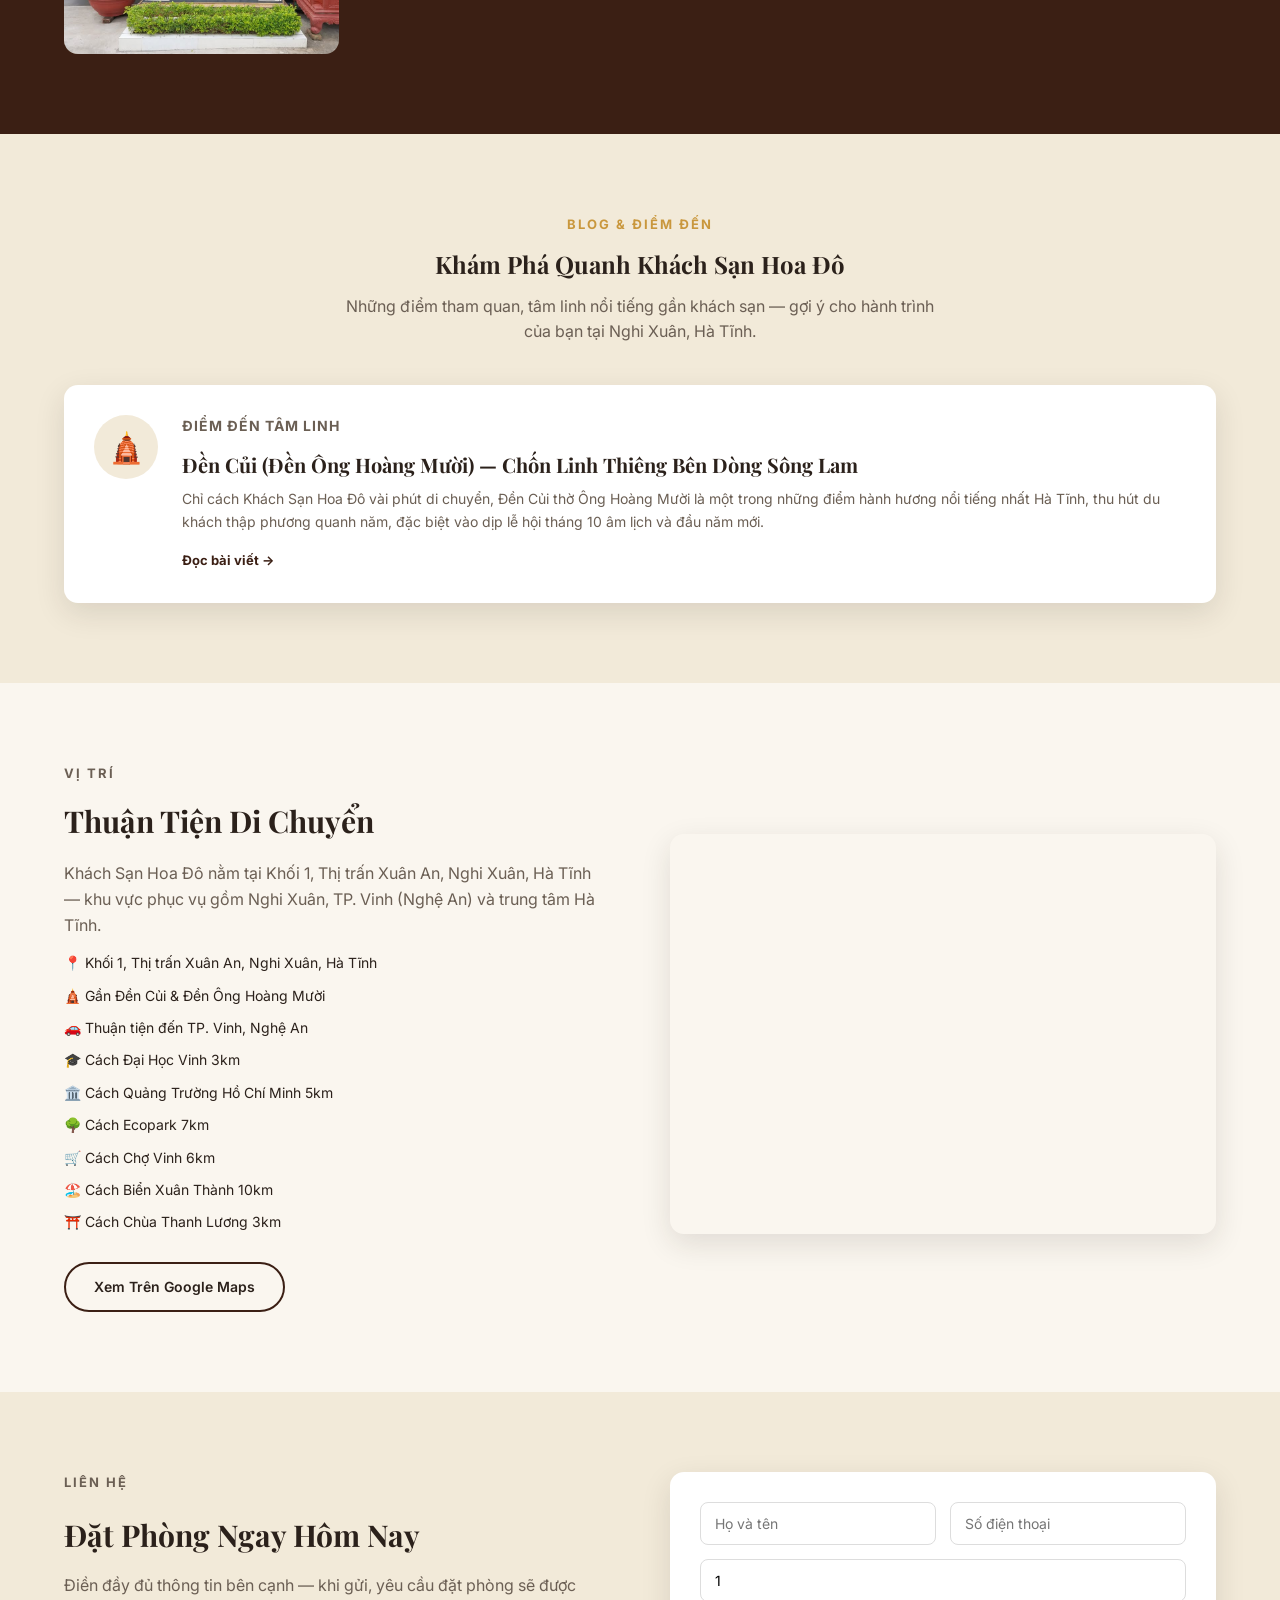
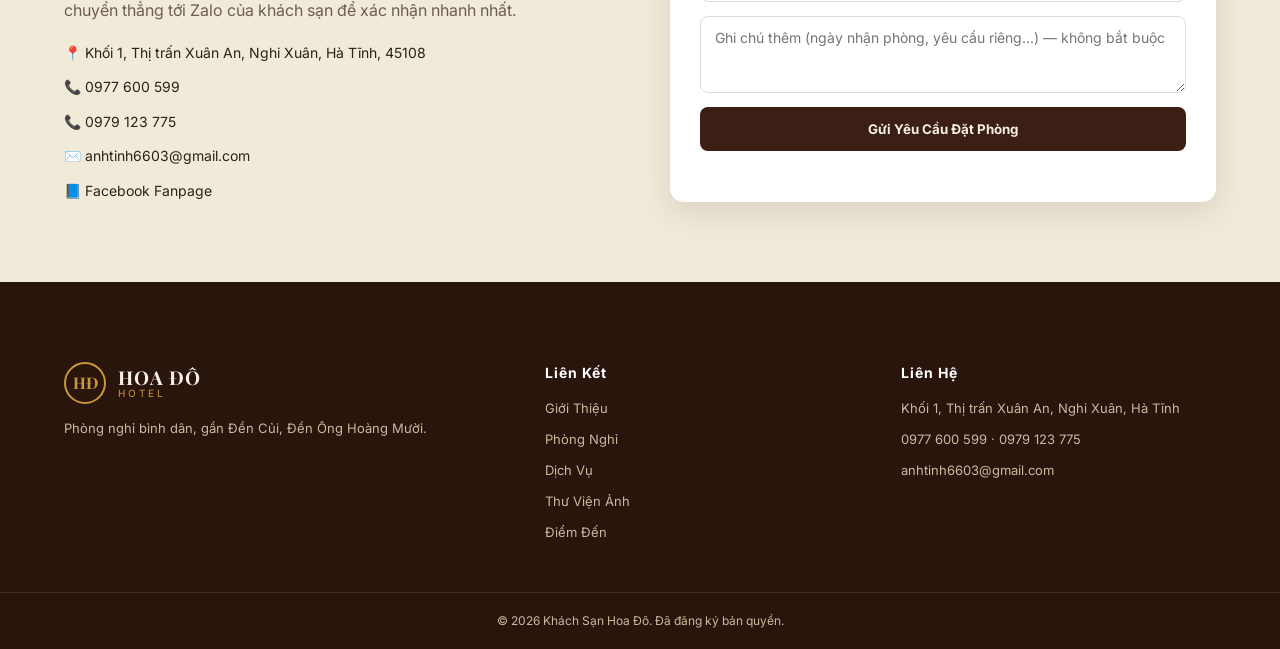
==== commit 2709d6a5: "Nut chat noi tro thang vao Zalo ca nhan, lam noi bat tieu de Trang Chu - fab-zalo (nut nhan tin noi)" ====
--- a/index.html
+++ b/index.html
@@ -577,7 +577,7 @@
   </div>
 </footer>
 
-<a href="#contact" class="fab-zalo" aria-label="Đặt phòng ngay">💬</a>
+<a href="https://zalo.me/84977600599" target="_blank" rel="noopener" class="fab-zalo" aria-label="Nhắn Zalo">💬</a>
 <a href="tel:+84977600599" class="fab-call" aria-label="Gọi ngay">📞</a>
 
 <script src="script.js"></script>
--- a/styles.css
+++ b/styles.css
@@ -158,7 +158,7 @@
   min-height:640px;
   display:flex;align-items:center;justify-content:center;
   background:
-    linear-gradient(160deg, rgba(59,31,20,.55), rgba(42,21,13,.85)),
+    linear-gradient(160deg, rgba(59,31,20,.35), rgba(42,21,13,.65)),
     url("images/exterior-day.jpg") center/cover no-repeat,
     repeating-linear-gradient(45deg, #6b4b2c 0 20px, #5a3d24 20px 40px);
   color:var(--text-light);
@@ -167,11 +167,16 @@
 }
 .hero-content{position:relative;z-index:2;max-width:820px;width:100%;}
 .hero-eyebrow{color:var(--gold-light);letter-spacing:3px;text-transform:uppercase;font-size:13px;margin-bottom:12px;}
-.hero h1{font-size:56px;margin-bottom:16px;}
+.hero h1{
+  font-size:72px;
+  margin-bottom:16px;
+  color:#ff3b30;
+  text-shadow:0 0 30px rgba(255,255,255,.55), 0 2px 10px rgba(0,0,0,.5);
+}
 .hero-sub{font-size:16px;color:#e9ddc9;margin-bottom:40px;}
 
 @media (max-width:600px){
-  .hero h1{font-size:36px;}
+  .hero h1{font-size:44px;}
 }
 
 /* ---------- Booking bar ---------- */
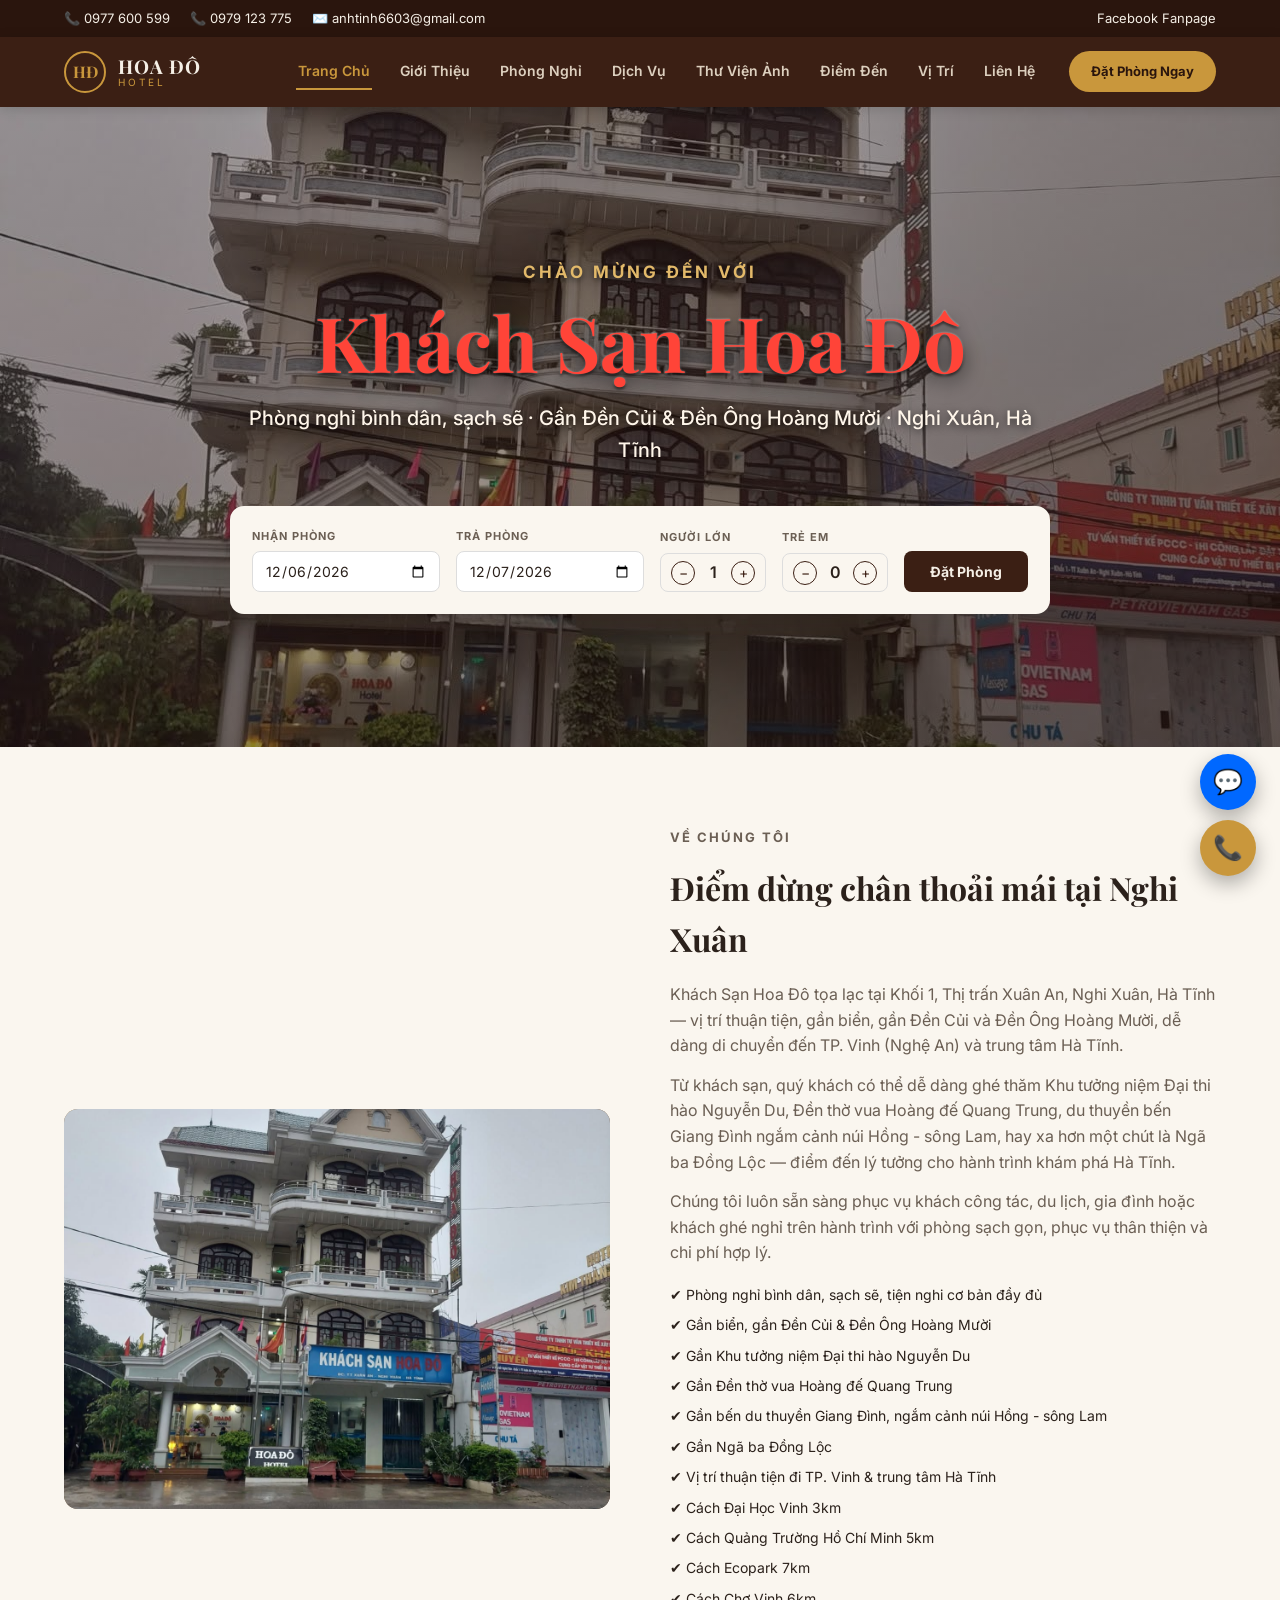
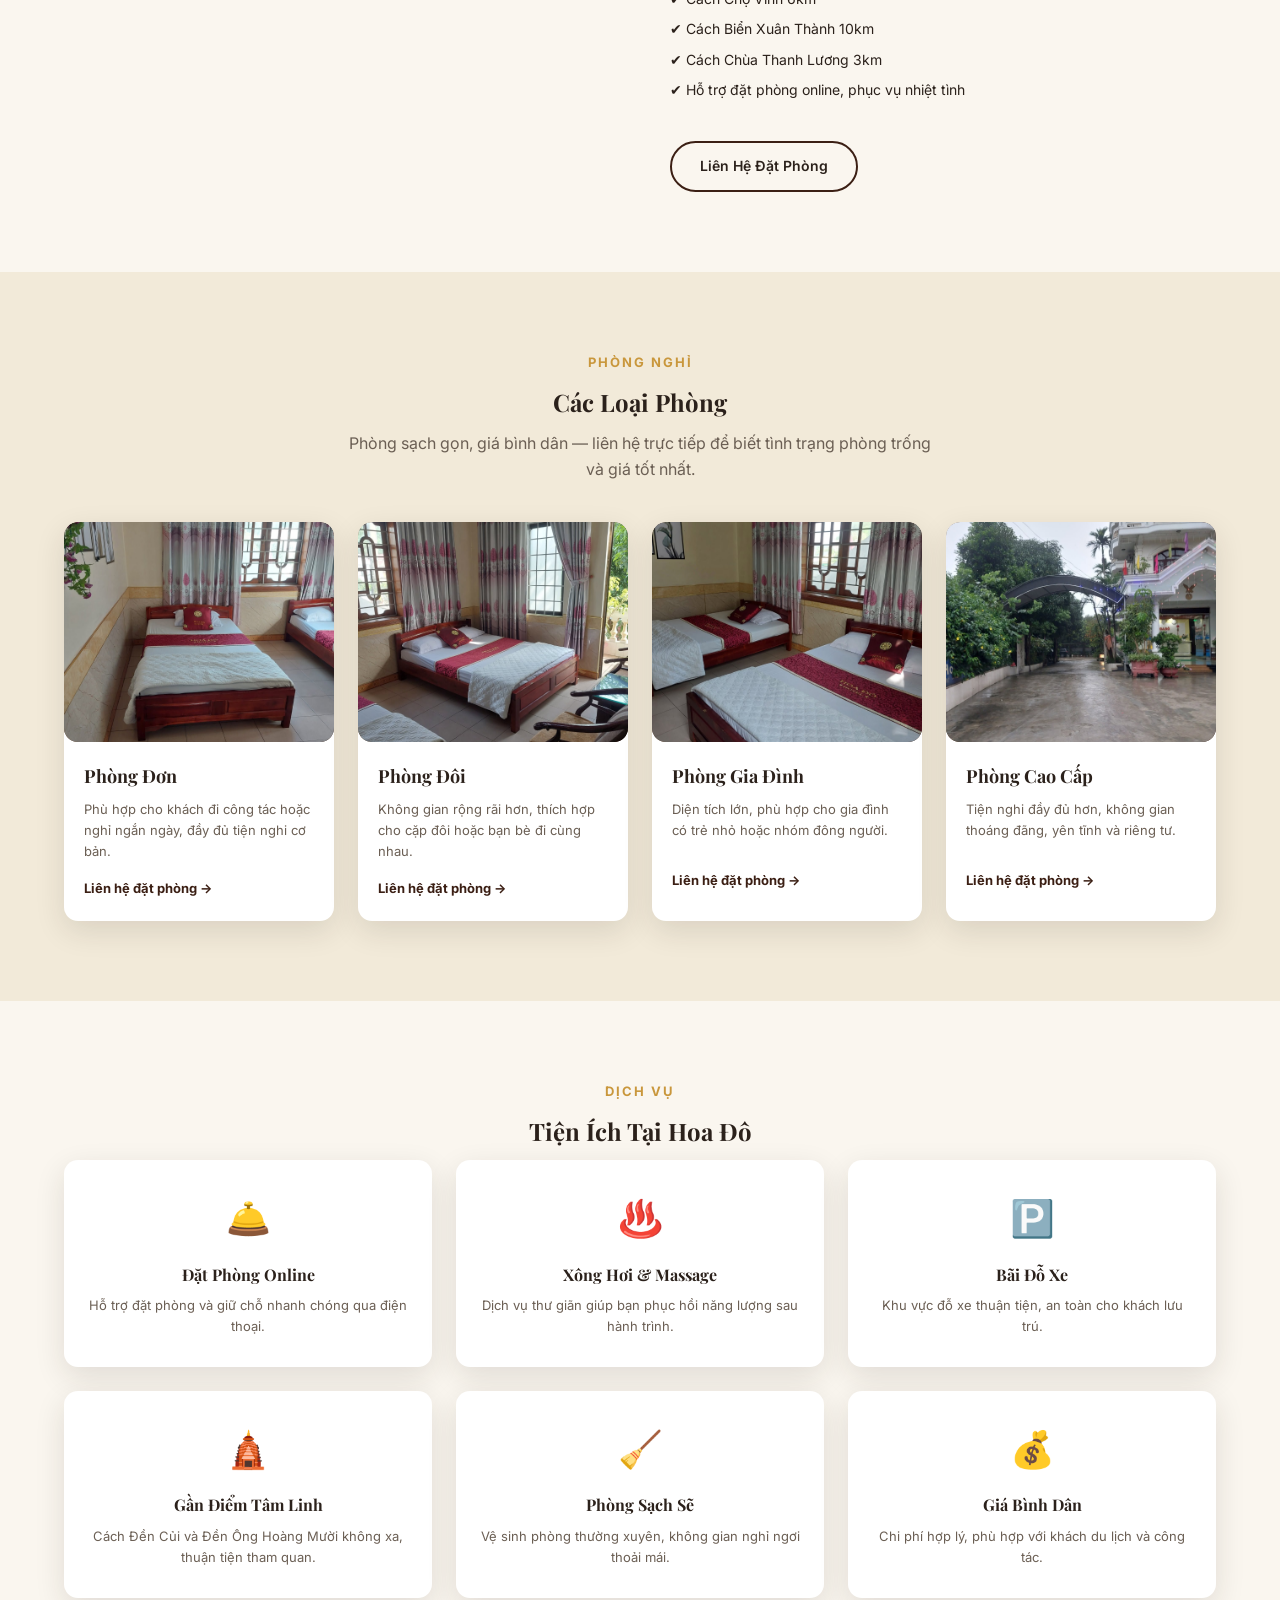
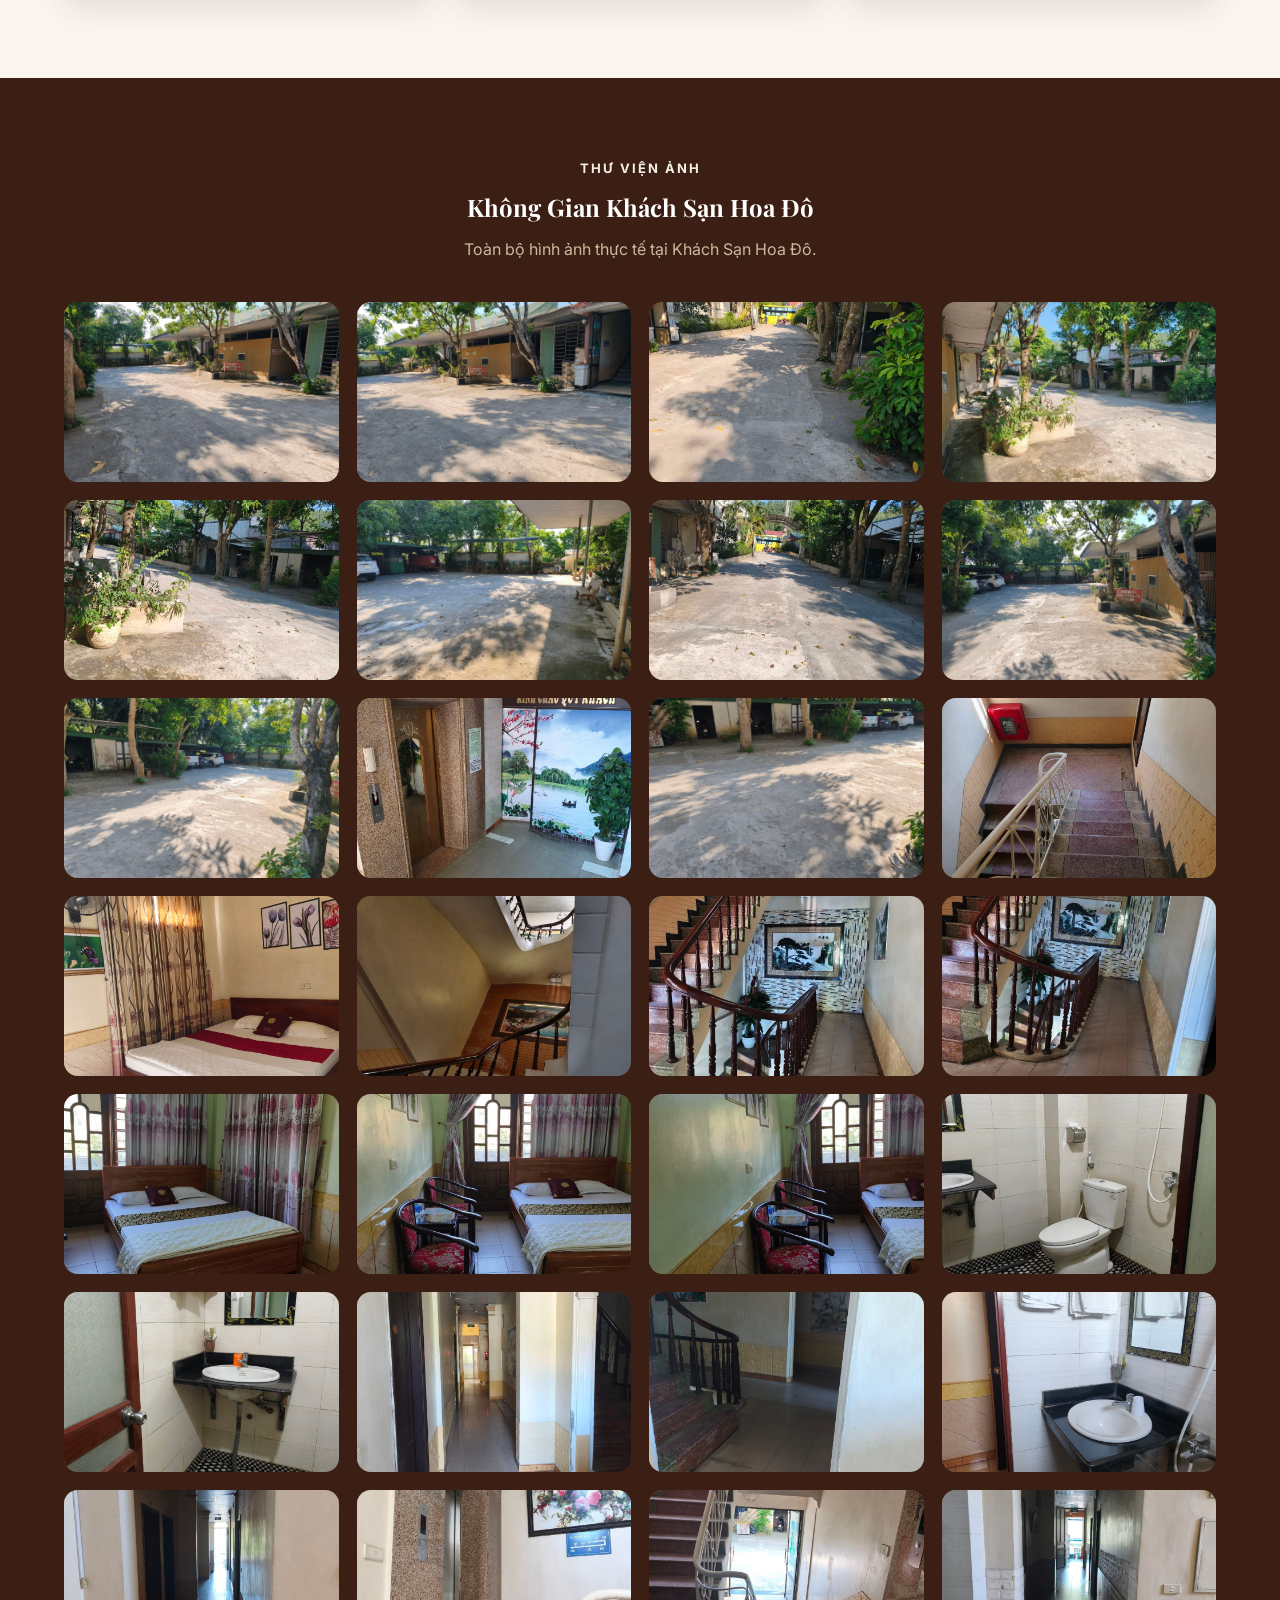
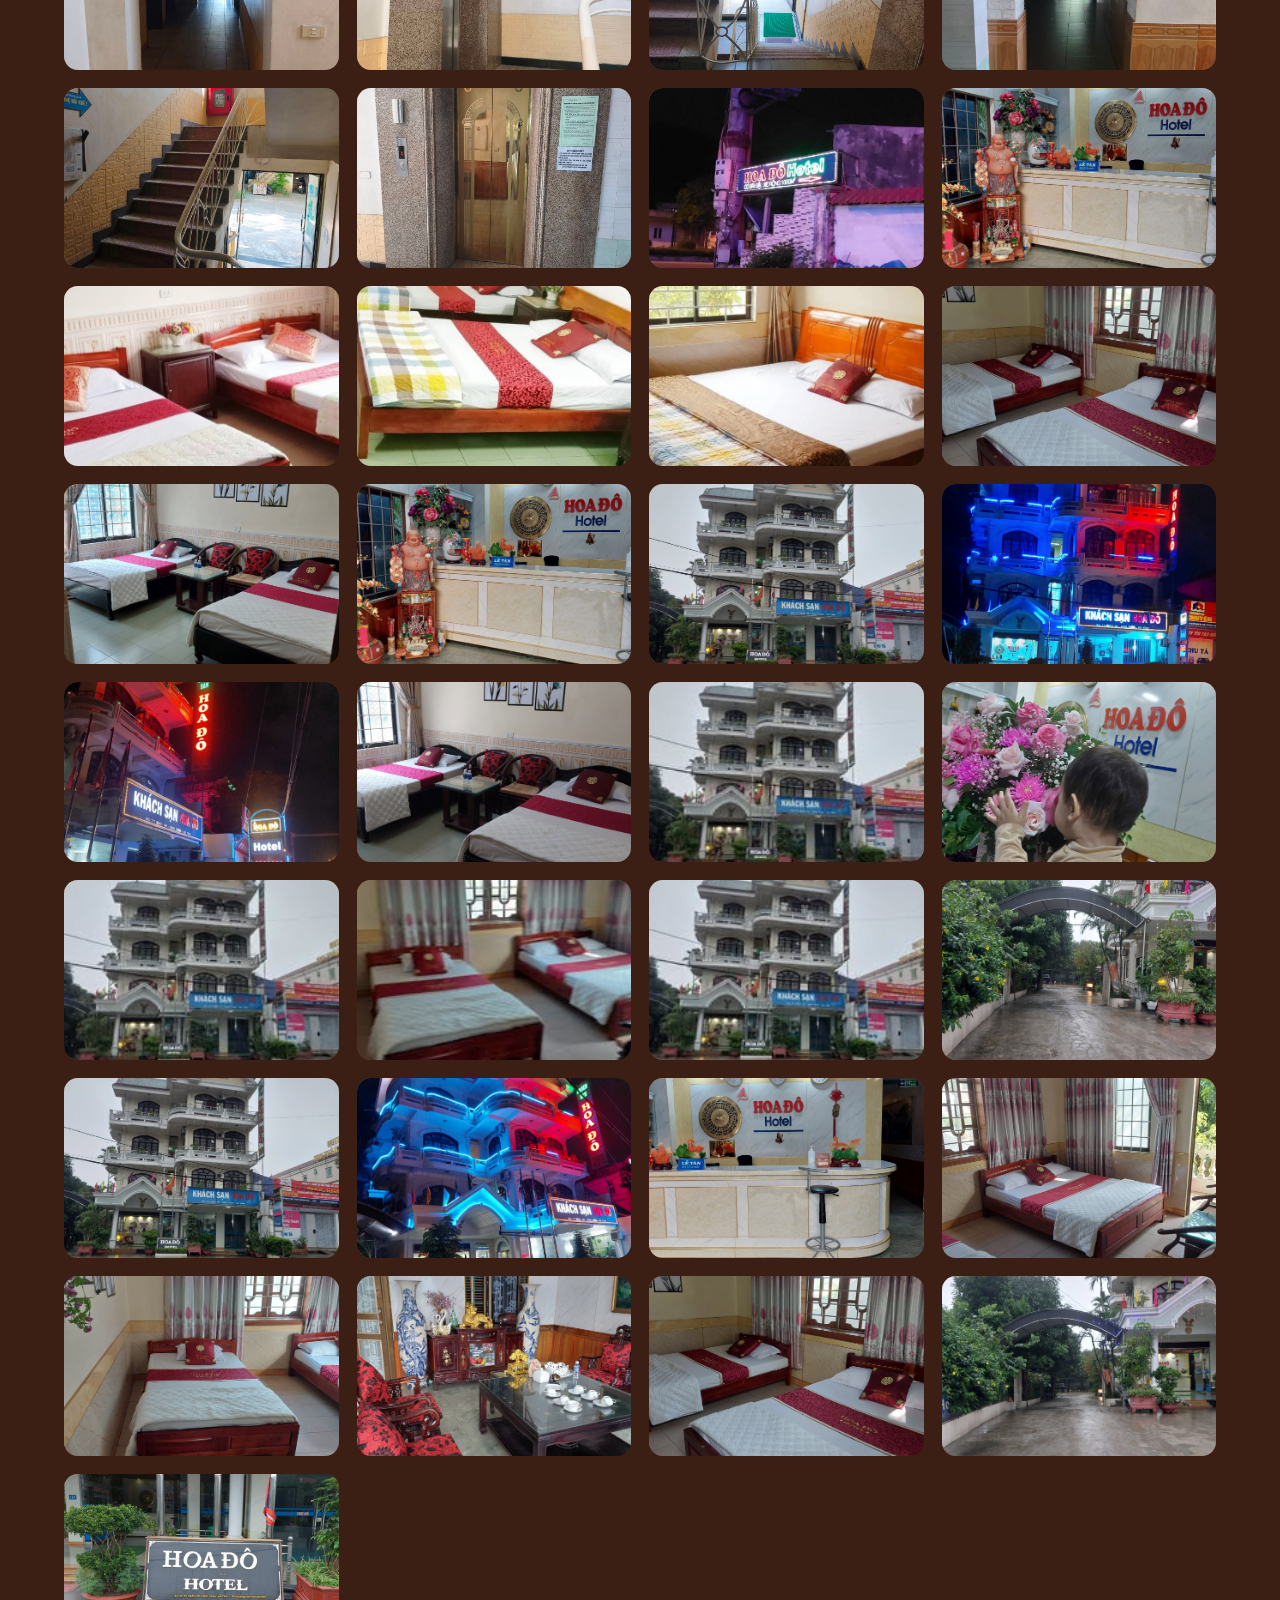
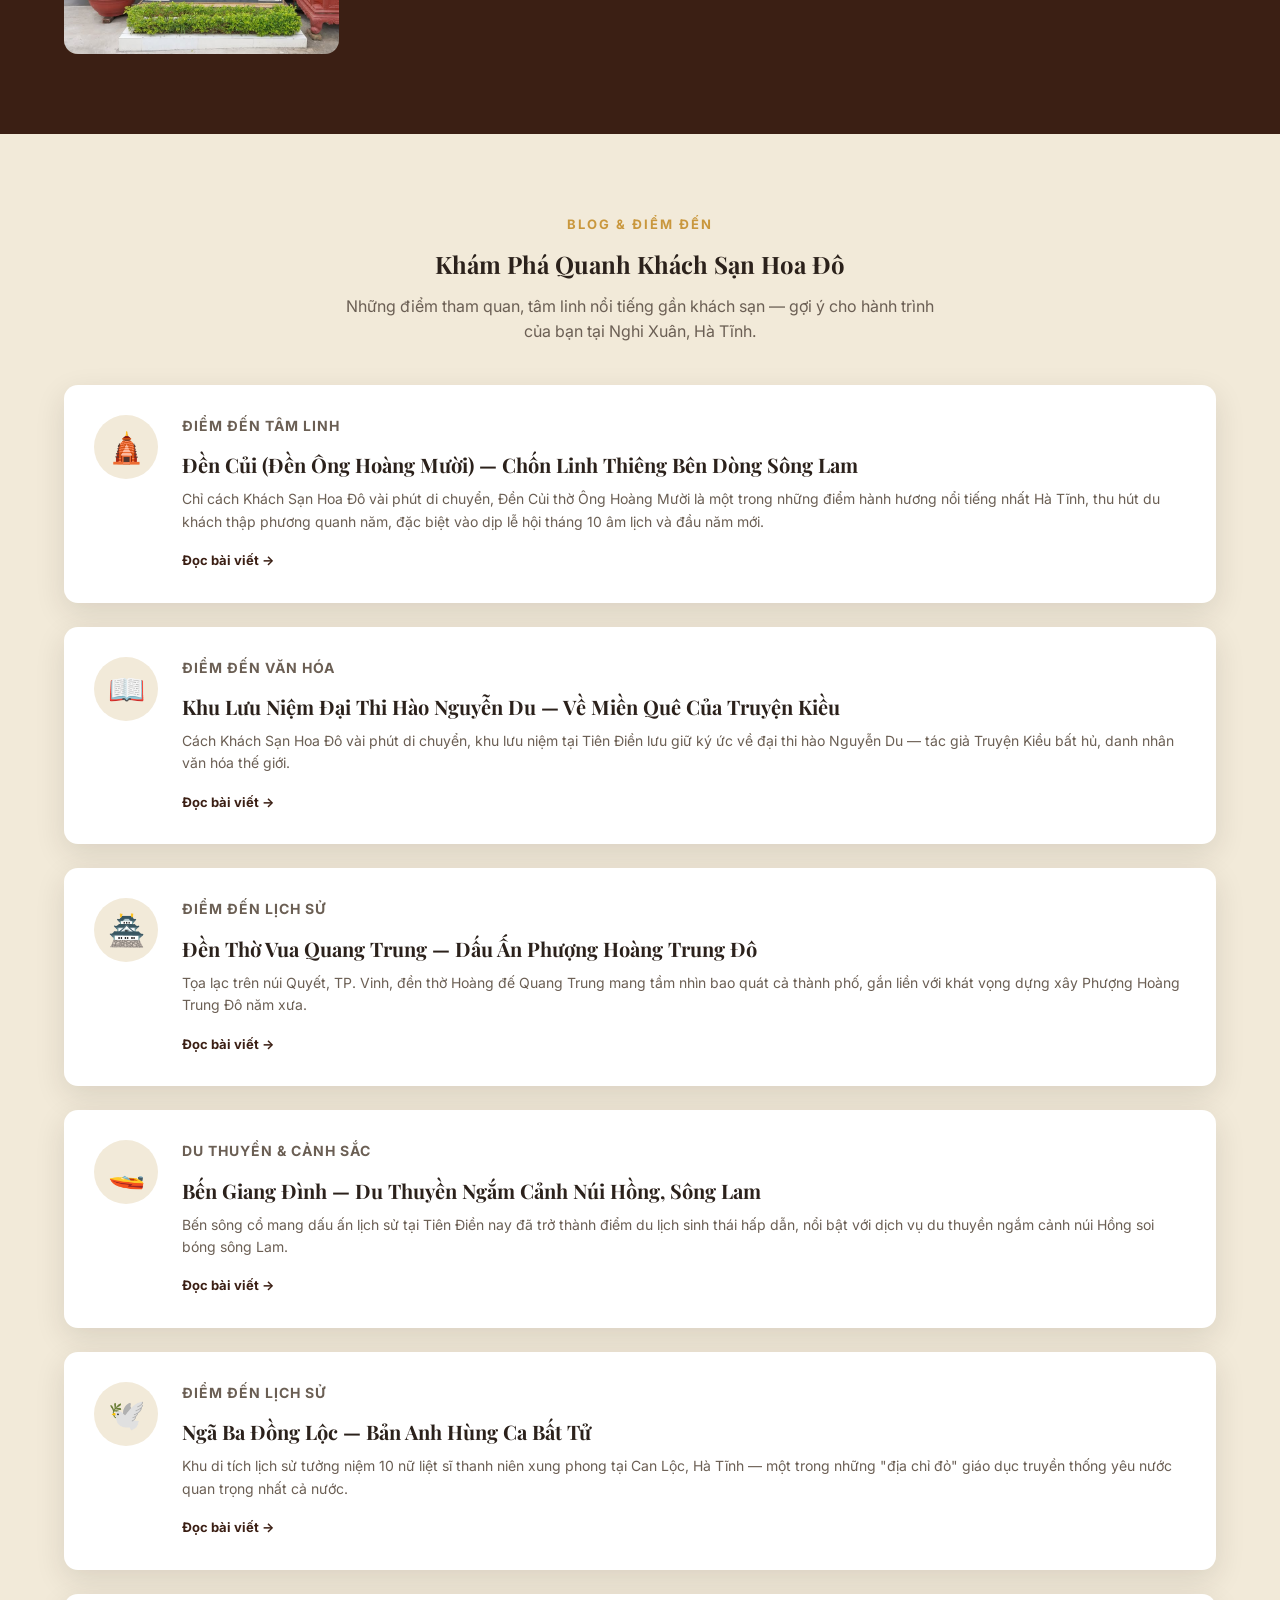
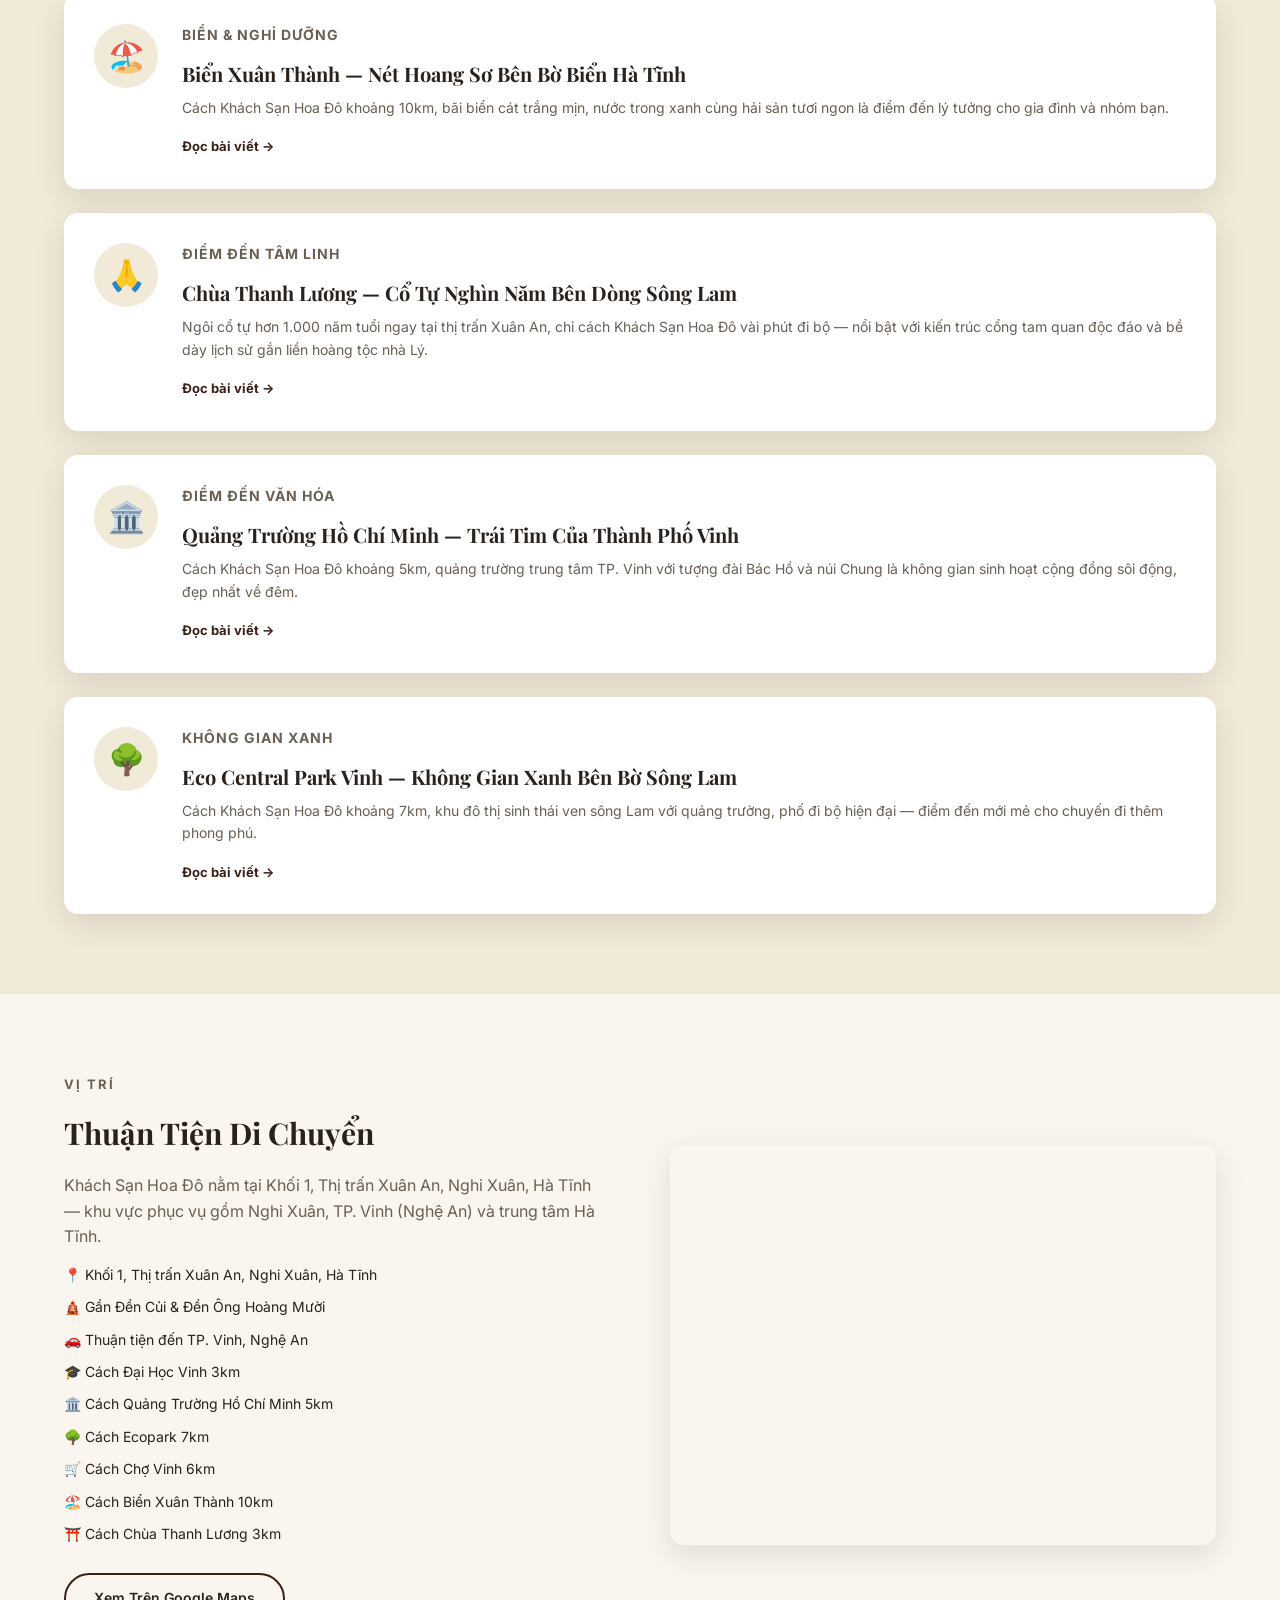
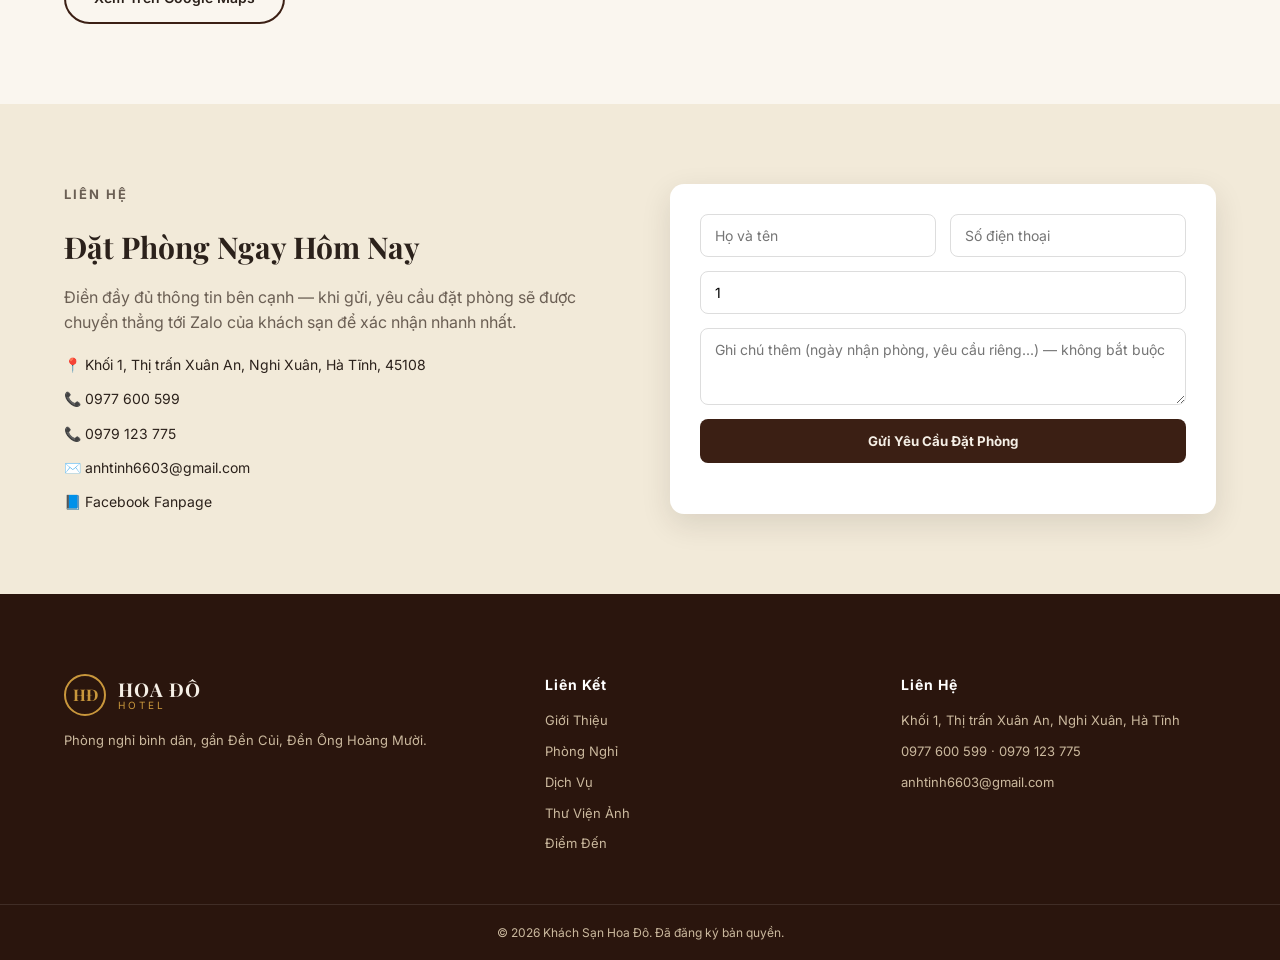
==== commit 3310f838: "Dang 8 bai review con lai ve dia diem gan khach san (du 9/9 bai) Them: Khu luu niem Nguyen Du, Den t" ====
--- a/index.html
+++ b/index.html
@@ -484,6 +484,86 @@
           <a href="blog-den-cui-ong-hoang-muoi.html" class="room-link">Đọc bài viết →</a>
         </div>
       </article>
+
+      <article class="blog-card">
+        <div class="blog-card-icon">📖</div>
+        <div class="blog-card-body">
+          <p class="blog-card-tag">Điểm Đến Văn Hóa</p>
+          <h3>Khu Lưu Niệm Đại Thi Hào Nguyễn Du — Về Miền Quê Của Truyện Kiều</h3>
+          <p>Cách Khách Sạn Hoa Đô vài phút di chuyển, khu lưu niệm tại Tiên Điền lưu giữ ký ức về đại thi hào Nguyễn Du — tác giả Truyện Kiều bất hủ, danh nhân văn hóa thế giới.</p>
+          <a href="blog-khu-luu-niem-nguyen-du.html" class="room-link">Đọc bài viết →</a>
+        </div>
+      </article>
+
+      <article class="blog-card">
+        <div class="blog-card-icon">🏯</div>
+        <div class="blog-card-body">
+          <p class="blog-card-tag">Điểm Đến Lịch Sử</p>
+          <h3>Đền Thờ Vua Quang Trung — Dấu Ấn Phượng Hoàng Trung Đô</h3>
+          <p>Tọa lạc trên núi Quyết, TP. Vinh, đền thờ Hoàng đế Quang Trung mang tầm nhìn bao quát cả thành phố, gắn liền với khát vọng dựng xây Phượng Hoàng Trung Đô năm xưa.</p>
+          <a href="blog-den-tho-vua-quang-trung.html" class="room-link">Đọc bài viết →</a>
+        </div>
+      </article>
+
+      <article class="blog-card">
+        <div class="blog-card-icon">🚤</div>
+        <div class="blog-card-body">
+          <p class="blog-card-tag">Du Thuyền &amp; Cảnh Sắc</p>
+          <h3>Bến Giang Đình — Du Thuyền Ngắm Cảnh Núi Hồng, Sông Lam</h3>
+          <p>Bến sông cổ mang dấu ấn lịch sử tại Tiên Điền nay đã trở thành điểm du lịch sinh thái hấp dẫn, nổi bật với dịch vụ du thuyền ngắm cảnh núi Hồng soi bóng sông Lam.</p>
+          <a href="blog-ben-giang-dinh.html" class="room-link">Đọc bài viết →</a>
+        </div>
+      </article>
+
+      <article class="blog-card">
+        <div class="blog-card-icon">🕊️</div>
+        <div class="blog-card-body">
+          <p class="blog-card-tag">Điểm Đến Lịch Sử</p>
+          <h3>Ngã Ba Đồng Lộc — Bản Anh Hùng Ca Bất Tử</h3>
+          <p>Khu di tích lịch sử tưởng niệm 10 nữ liệt sĩ thanh niên xung phong tại Can Lộc, Hà Tĩnh — một trong những "địa chỉ đỏ" giáo dục truyền thống yêu nước quan trọng nhất cả nước.</p>
+          <a href="blog-nga-ba-dong-loc.html" class="room-link">Đọc bài viết →</a>
+        </div>
+      </article>
+
+      <article class="blog-card">
+        <div class="blog-card-icon">🏖️</div>
+        <div class="blog-card-body">
+          <p class="blog-card-tag">Biển &amp; Nghỉ Dưỡng</p>
+          <h3>Biển Xuân Thành — Nét Hoang Sơ Bên Bờ Biển Hà Tĩnh</h3>
+          <p>Cách Khách Sạn Hoa Đô khoảng 10km, bãi biển cát trắng mịn, nước trong xanh cùng hải sản tươi ngon là điểm đến lý tưởng cho gia đình và nhóm bạn.</p>
+          <a href="blog-bien-xuan-thanh.html" class="room-link">Đọc bài viết →</a>
+        </div>
+      </article>
+
+      <article class="blog-card">
+        <div class="blog-card-icon">🙏</div>
+        <div class="blog-card-body">
+          <p class="blog-card-tag">Điểm Đến Tâm Linh</p>
+          <h3>Chùa Thanh Lương — Cổ Tự Nghìn Năm Bên Dòng Sông Lam</h3>
+          <p>Ngôi cổ tự hơn 1.000 năm tuổi ngay tại thị trấn Xuân An, chỉ cách Khách Sạn Hoa Đô vài phút đi bộ — nổi bật với kiến trúc cổng tam quan độc đáo và bề dày lịch sử gắn liền hoàng tộc nhà Lý.</p>
+          <a href="blog-chua-thanh-luong.html" class="room-link">Đọc bài viết →</a>
+        </div>
+      </article>
+
+      <article class="blog-card">
+        <div class="blog-card-icon">🏛️</div>
+        <div class="blog-card-body">
+          <p class="blog-card-tag">Điểm Đến Văn Hóa</p>
+          <h3>Quảng Trường Hồ Chí Minh — Trái Tim Của Thành Phố Vinh</h3>
+          <p>Cách Khách Sạn Hoa Đô khoảng 5km, quảng trường trung tâm TP. Vinh với tượng đài Bác Hồ và núi Chung là không gian sinh hoạt cộng đồng sôi động, đẹp nhất về đêm.</p>
+          <a href="blog-quang-truong-ho-chi-minh.html" class="room-link">Đọc bài viết →</a>
+        </div>
+      </article>
+
+      <article class="blog-card">
+        <div class="blog-card-icon">🌳</div>
+        <div class="blog-card-body">
+          <p class="blog-card-tag">Không Gian Xanh</p>
+          <h3>Eco Central Park Vinh — Không Gian Xanh Bên Bờ Sông Lam</h3>
+          <p>Cách Khách Sạn Hoa Đô khoảng 7km, khu đô thị sinh thái ven sông Lam với quảng trường, phố đi bộ hiện đại — điểm đến mới mẻ cho chuyến đi thêm phong phú.</p>
+          <a href="blog-ecopark-vinh.html" class="room-link">Đọc bài viết →</a>
+        </div>
+      </article>
     </div>
   </div>
 </section>
@@ -577,8 +657,14 @@
   </div>
 </footer>
 
-<a href="https://zalo.me/84977600599" target="_blank" rel="noopener" class="fab-zalo" aria-label="Nhắn Zalo">💬</a>
-<a href="tel:+84977600599" class="fab-call" aria-label="Gọi ngay">📞</a>
+<div class="fab-wrap fab-wrap-zalo">
+  <div class="fab-tooltip" id="fabZaloTip">Nhắn Zalo: <a href="https://zalo.me/84977600599" target="_blank" rel="noopener">0977 600 599</a></div>
+  <a href="https://zalo.me/84977600599" target="_blank" rel="noopener" class="fab-zalo" id="fabZaloBtn" aria-label="Nhắn Zalo">💬</a>
+</div>
+<div class="fab-wrap fab-wrap-call">
+  <div class="fab-tooltip" id="fabCallTip">Gọi ngay: <a href="tel:+84977600599">0977 600 599</a></div>
+  <a href="tel:+84977600599" class="fab-call" id="fabCallBtn" aria-label="Gọi ngay">📞</a>
+</div>
 
 <script src="script.js"></script>
 </body>
--- a/styles.css
+++ b/styles.css
@@ -165,18 +165,38 @@
   text-align:center;
   padding:60px 20px 40px;
 }
-.hero-content{position:relative;z-index:2;max-width:820px;width:100%;}
-.hero-eyebrow{color:var(--gold-light);letter-spacing:3px;text-transform:uppercase;font-size:13px;margin-bottom:12px;}
+.hero-content{position:relative;z-index:2;max-width:820px;width:100%;margin:0 auto;}
+.hero-eyebrow{
+  color:var(--gold-light);
+  letter-spacing:3px;
+  text-transform:uppercase;
+  font-size:17px;
+  font-weight:700;
+  margin-bottom:14px;
+  text-shadow:0 2px 6px rgba(0,0,0,.65);
+}
 .hero h1{
-  font-size:72px;
-  margin-bottom:16px;
-  color:#ff3b30;
-  text-shadow:0 0 30px rgba(255,255,255,.55), 0 2px 10px rgba(0,0,0,.5);
-}
-.hero-sub{font-size:16px;color:#e9ddc9;margin-bottom:40px;}
+  font-size:76px;
+  line-height:1.1;
+  margin-bottom:18px;
+  color:#ff4438;
+  text-shadow:
+    0 2px 3px rgba(0,0,0,.7),
+    0 8px 20px rgba(0,0,0,.6),
+    0 0 2px rgba(255,255,255,.85);
+}
+.hero-sub{
+  font-size:20px;
+  font-weight:500;
+  color:#fff6ea;
+  margin-bottom:40px;
+  text-shadow:0 2px 8px rgba(0,0,0,.65);
+}
 
 @media (max-width:600px){
-  .hero h1{font-size:44px;}
+  .hero-eyebrow{font-size:14px;}
+  .hero h1{font-size:42px;}
+  .hero-sub{font-size:16px;}
 }
 
 /* ---------- Booking bar ---------- */
@@ -466,9 +486,33 @@
   .footer-grid{grid-template-columns:1fr;}
 }
 
+/* ---------- Floating buttons wrapper ---------- */
+.fab-wrap{
+  position:fixed;right:24px;
+  z-index:90;
+  display:flex;align-items:center;
+}
+.fab-wrap.fab-wrap-zalo{bottom:90px;}
+.fab-wrap.fab-wrap-call{bottom:24px;}
+
+.fab-tooltip{
+  position:absolute;right:68px;top:50%;transform:translateY(-50%);
+  background:#fff;color:var(--text-dark);
+  padding:10px 16px;border-radius:10px;
+  font-size:14px;font-weight:600;white-space:nowrap;
+  box-shadow:0 8px 24px rgba(0,0,0,.25);
+  opacity:0;visibility:hidden;pointer-events:none;
+  transition:opacity .18s ease, transform .18s ease;
+}
+.fab-tooltip a{color:var(--maroon);text-decoration:underline;}
+.fab-tooltip.show{opacity:1;visibility:visible;pointer-events:auto;transform:translateY(-50%) translateX(0);}
+.fab-tooltip::after{
+  content:'';position:absolute;left:100%;top:50%;transform:translateY(-50%);
+  border:6px solid transparent;border-left-color:#fff;
+}
+
 /* ---------- Floating call button ---------- */
 .fab-call{
-  position:fixed;bottom:24px;right:24px;
   width:56px;height:56px;
   background:var(--gold);
   color:var(--maroon-dark);
@@ -476,7 +520,6 @@
   display:flex;align-items:center;justify-content:center;
   font-size:24px;
   box-shadow:0 8px 20px rgba(0,0,0,.3);
-  z-index:90;
   animation:pulse 2.2s infinite;
 }
 @keyframes pulse{
@@ -487,7 +530,6 @@
 
 /* ---------- Floating Zalo button ---------- */
 .fab-zalo{
-  position:fixed;bottom:90px;right:24px;
   width:56px;height:56px;
   background:#0068ff;
   color:#fff;
@@ -495,7 +537,6 @@
   display:flex;align-items:center;justify-content:center;
   font-size:24px;
   box-shadow:0 8px 20px rgba(0,0,0,.3);
-  z-index:90;
   animation:pulse-zalo 2.2s infinite;
 }
 @keyframes pulse-zalo{
